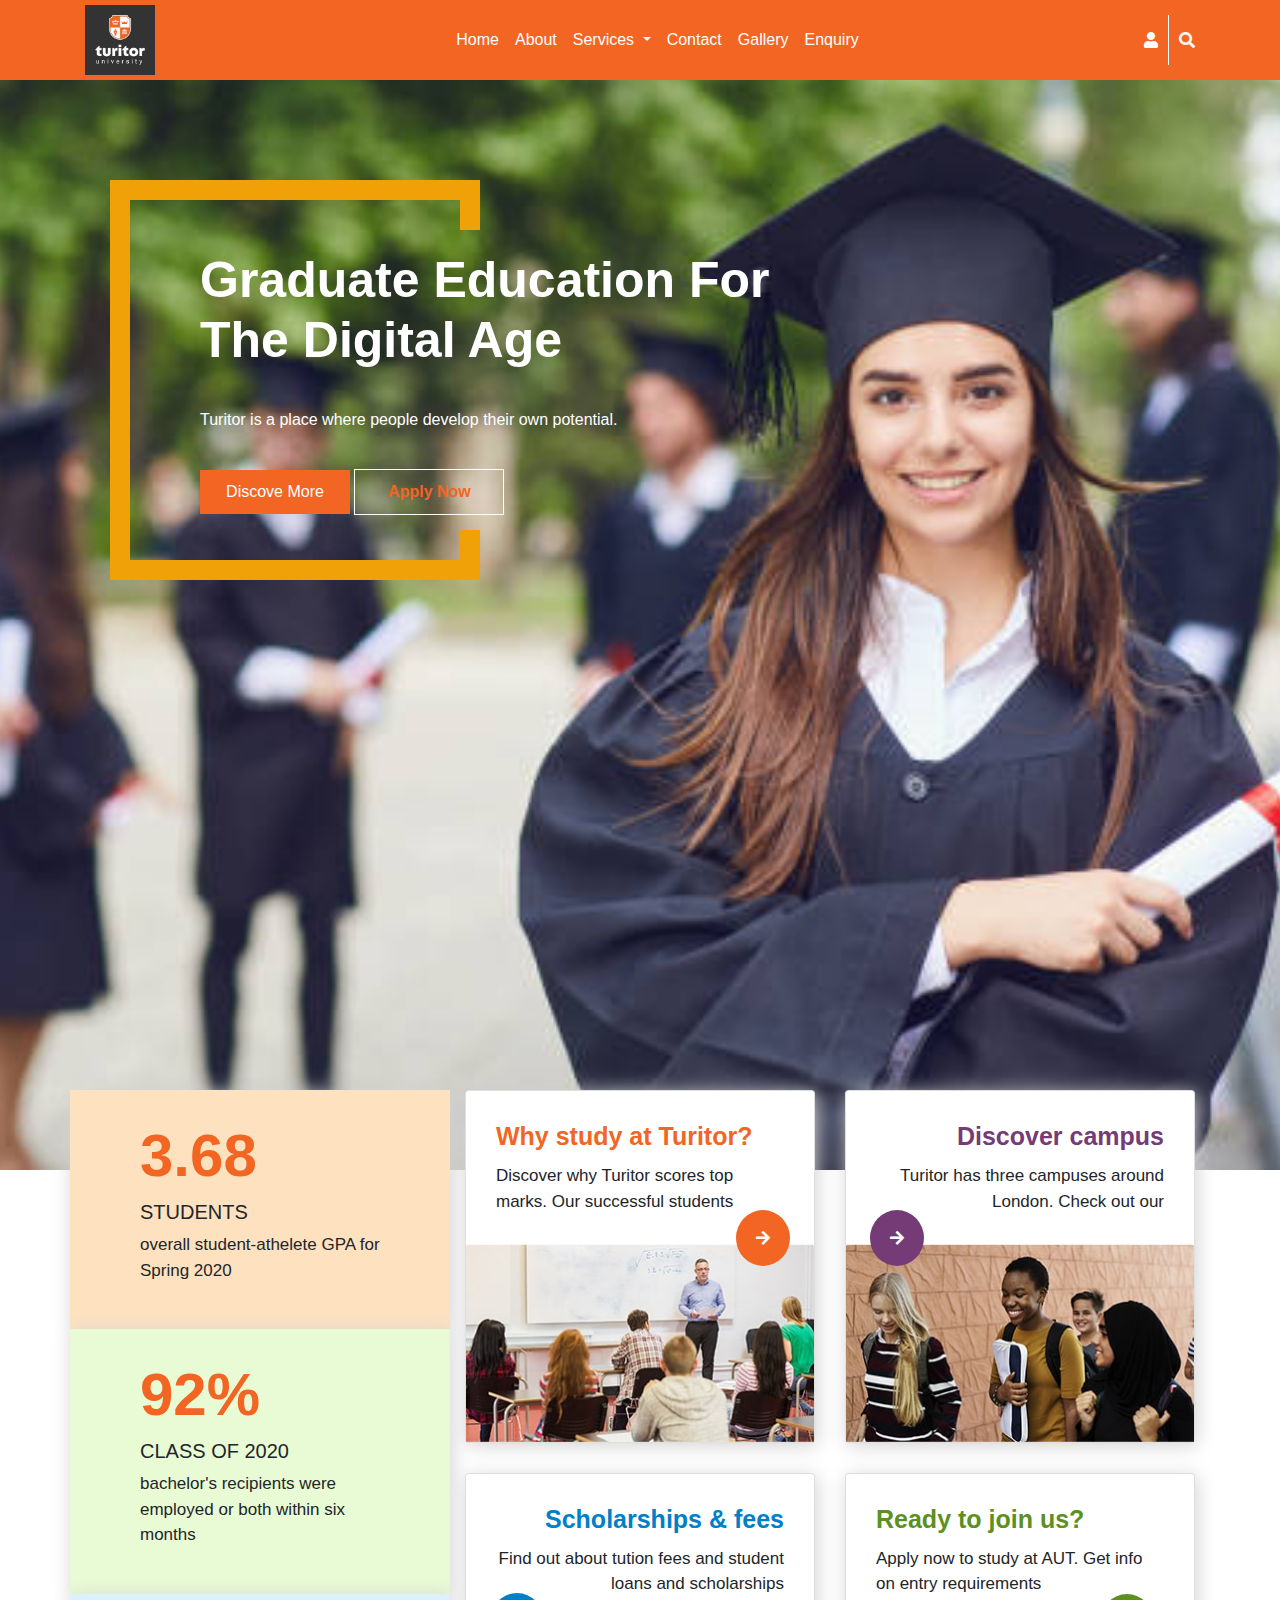
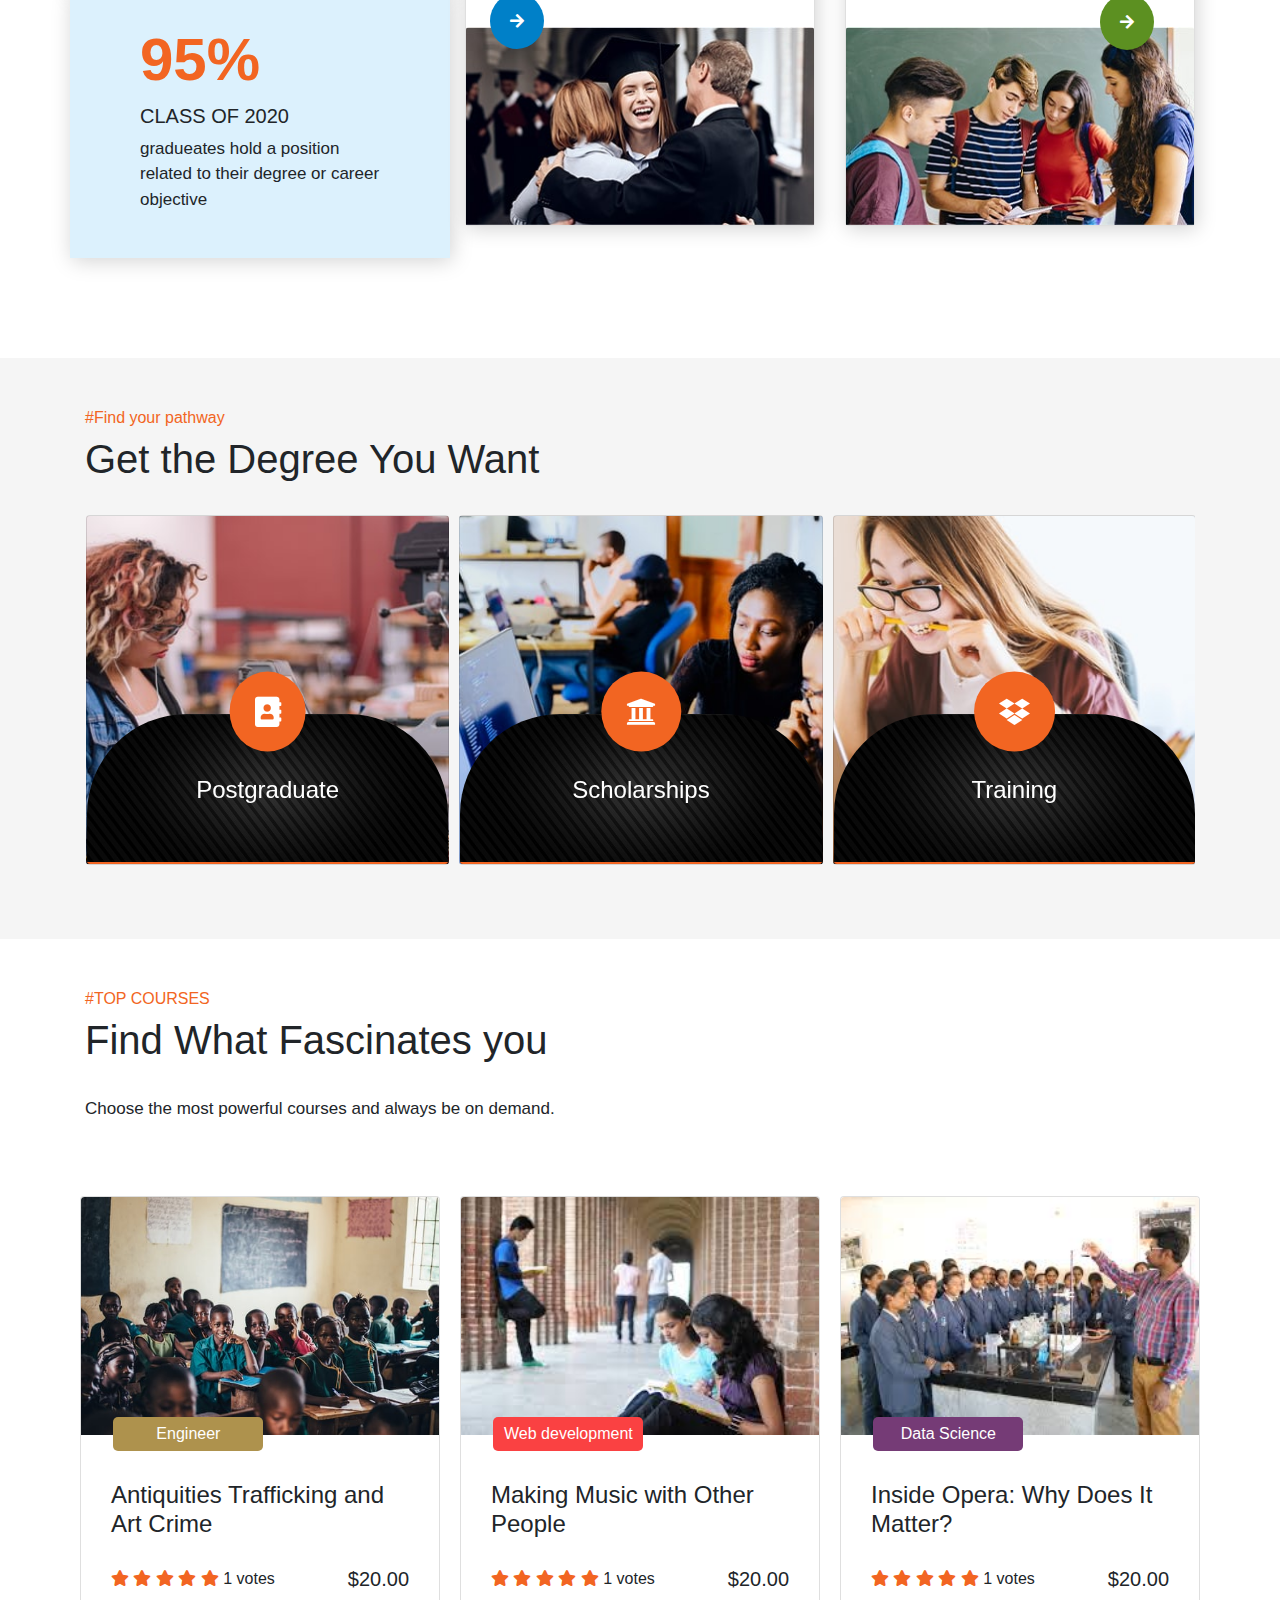
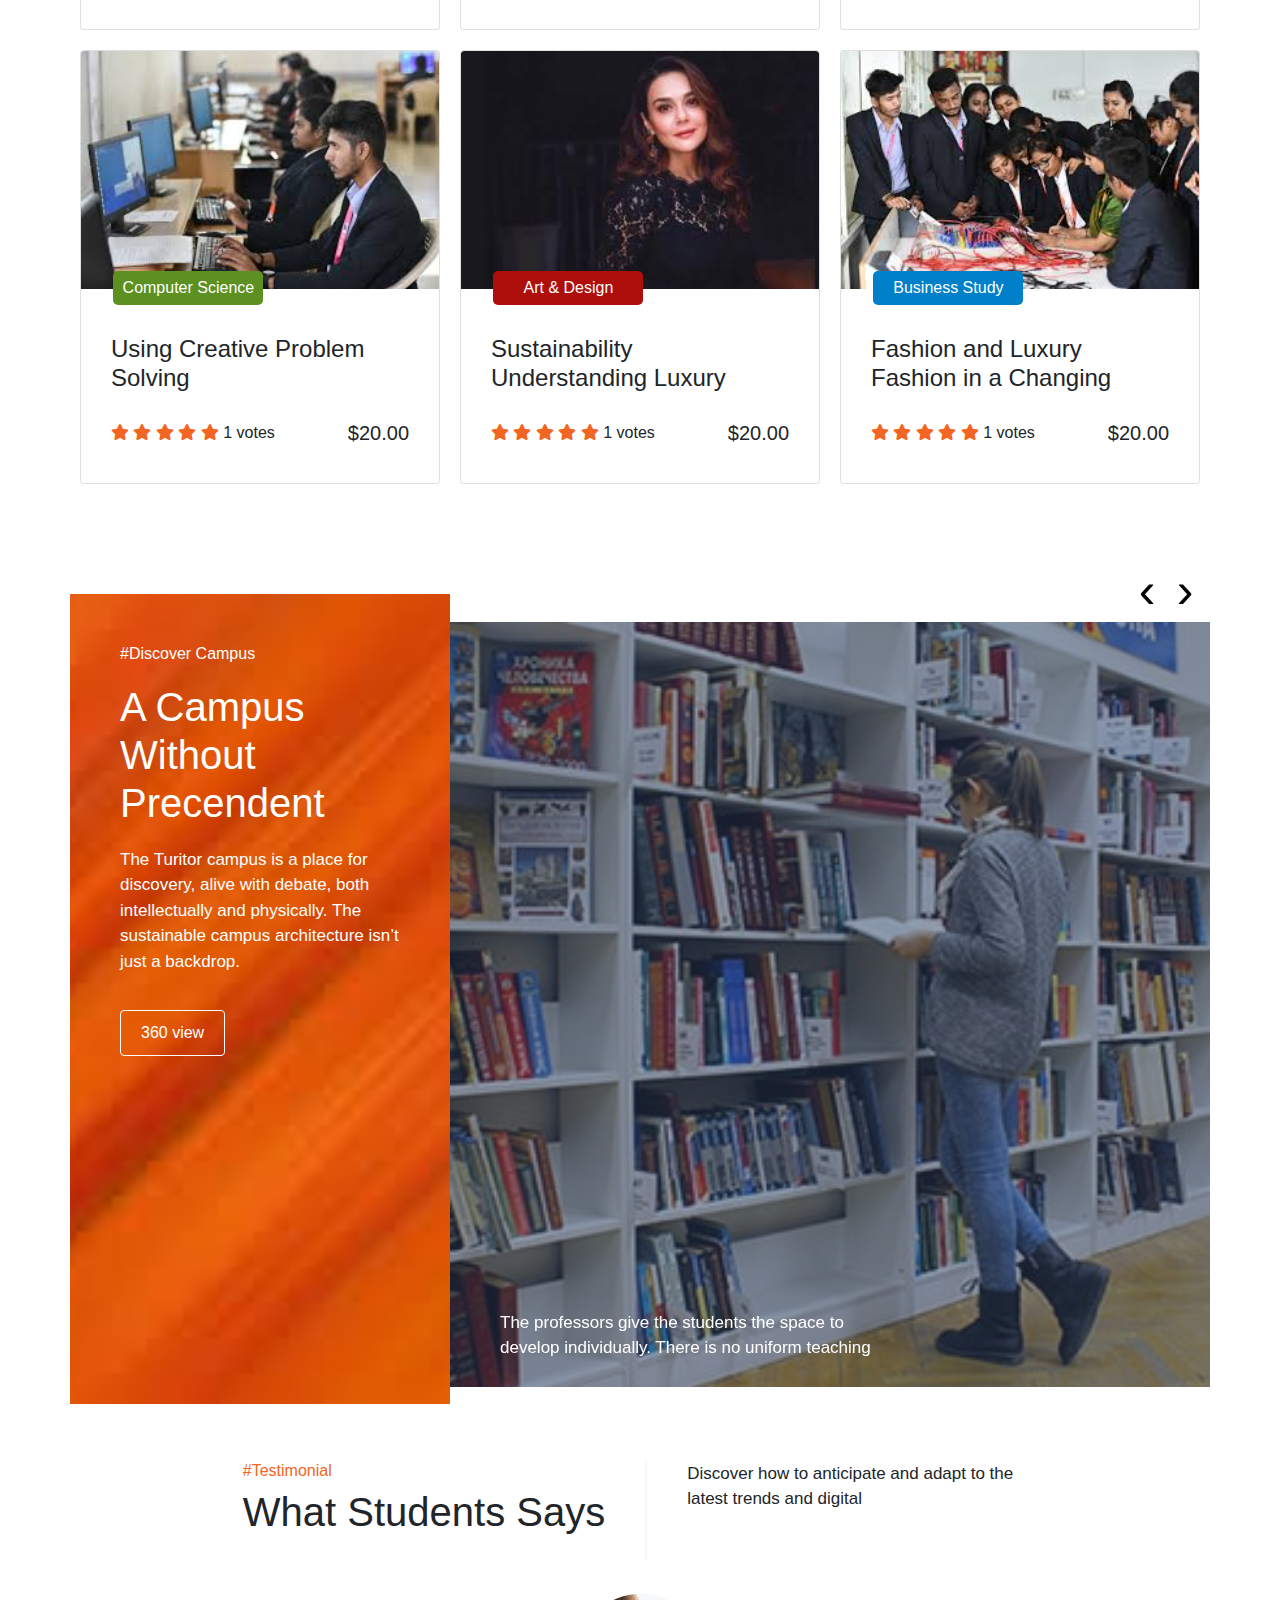
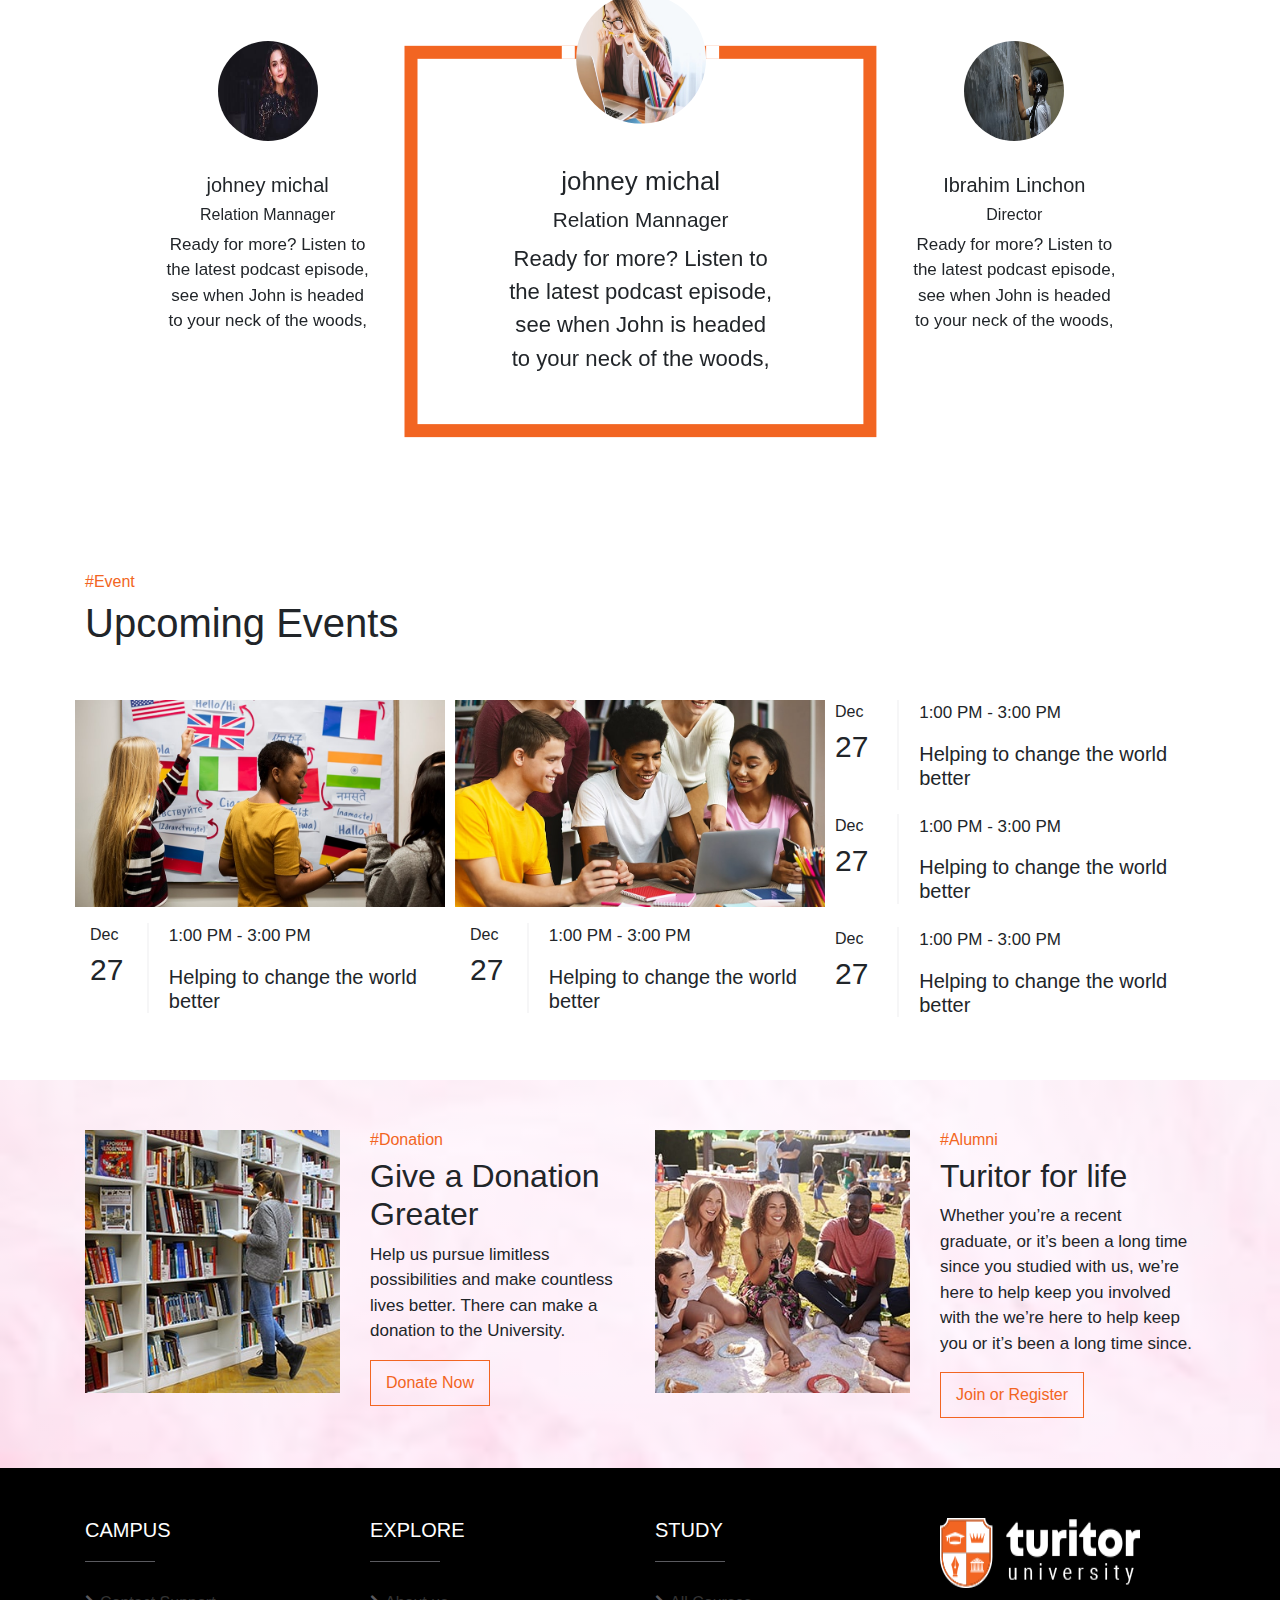
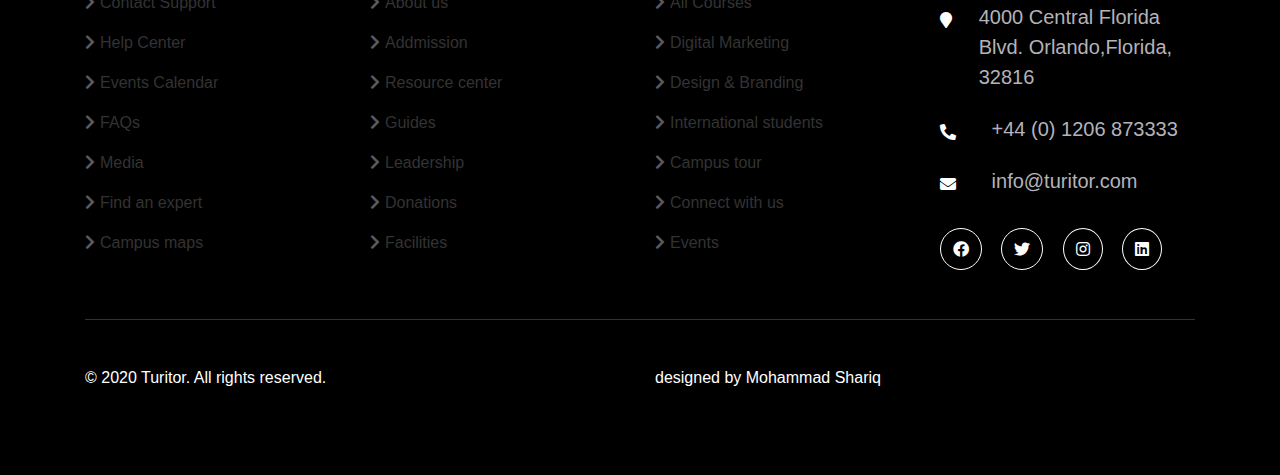
==== index.html @ 79ff25fd "this is a demo website" ====
<!DOCTYPE html>
<html lang="en">
<head>
    <meta charset="UTF-8">
    <meta name="viewport" content="width=device-width, initial-scale=1.0">
    <!-----------google fonts  ---->
    <link rel="stylesheet" href="css/fonts.css">
    <!--------------owl carousel--------------------->
    <link rel="stylesheet" href="https://cdnjs.cloudflare.com/ajax/libs/OwlCarousel2/2.3.4/assets/owl.carousel.min.css">
    <!-----------fontawesome-------------------->
    <link rel="stylesheet" href="https://cdnjs.cloudflare.com/ajax/libs/font-awesome/5.15.2/css/all.min.css">
    <!-----------bootstrap-------------------->
    <link rel="stylesheet" href="css/bootstrap.min.css">
    <!-----------link css-------------------->
   <link rel="stylesheet" href="css/style.css">
    <title>Turitor</title>
</head>
<body>
<div class="header">
<nav class="navbar navbar-expand-sm fixed-top">
 <div class="container">
    <a class="navbar-brand" href="#"><img src="assets/logo.jpg"></a>
    <button class="navbar-toggler" type="button" data-toggle="collapse" data-target="#navbarSupportedContent" aria-controls="navbarSupportedContent" aria-expanded="false" aria-label="Toggle navigation">
      <span class="navbar-icon"><i class="fa fa-bars"></i></span>
    </button>
  
    <div class="collapse navbar-collapse" id="navbarSupportedContent">
      <ul class="navbar-nav m-auto menu-bar">
        <li class="nav-item active">
          <a class="nav-link" href="#">Home <span class="sr-only">(current)</span></a>
        </li>
        <li class="nav-item">
          <a class="nav-link" href="#">About</a>
        </li>
        <li class="nav-item dropdown">
          <a class="nav-link dropdown-toggle" href="#" id="navbarDropdown" role="button" data-toggle="dropdown" aria-haspopup="true" aria-expanded="false">
          Services
          </a>
          <div class="dropdown-menu" aria-labelledby="navbarDropdown">
            <a class="dropdown-item" href="#">Action</a>
            <a class="dropdown-item" href="#">Another action</a>
            <a class="dropdown-item" href="#">Something else here</a>
          </div>
        </li>
        <li class="nav-item">
          <a class="nav-link" href="#">Contact</a>
        </li>
        <li class="nav-item">
          <a class="nav-link" href="#">Gallery</a>
        </li>
        <li class="nav-item">
          <a class="nav-link" href="#">Enquiry</a>
        </li>
      </ul>
      <div class="nav-last text-white">
        <i class="fa fa-user"></i>
        <span class="nav-line"></span>
        <i class="fa fa-search"></i>
      </div>
   </div>
  </nav> 
  <div class="main">
  <div class="content">
  <h1>Graduate Education For The Digital Age</h1>
  <h6>Turitor is a place where people develop their own potential.</h6>
  <button type="button" class="btn-1">Discove More</button>
  <button type="button" class="btn-2">Apply Now</button>
</div>
  <span class="line-1"></span>
  <span class="line-2"></span>
  <span class="line-3"></span>
  <span class="line-4"></span>
  <span class="line-5"></span>
</div>
</div>
<!-----------------about-->
<section class="about">
    <div class="container">
        <div class="row">
            <div class="col-lg-4 col-md-12 col-sm-12 col-12">
             <div class="side-1 shadow">
                 <span class="side"><h1>3.68</h1></span>
                 <h5>STUDENTS</h5>
                 <p>overall student-athelete GPA for Spring 2020</p>
             </div>
             <div class="side-2 shadow">
                <span class="side"><h1>92%</h1></span>
                <h5>CLASS OF 2020</h5>
                <p>bachelor's recipients were employed or both within six months</p>
             </div>
             <div class="side-3 shadow">
                <span class="side"><h1>95%</h1></span>
                <h5>CLASS OF 2020</h5>
                <p>gradueates hold a position related to their degree or career objective</p>
             </div>
            </div>  
            <div class="col-lg-8 col-md-12 col-sm-12 col-12">
               <div class="row">
                   <div class="col-lg-6 col-md-12 col-sm-12 col-12">
                    <div class="card">
                        <div class="card-body text-left">
                          <h5 class="card-title" style="color:#f26522; font-size: 25px; font-weight: bold;">Why study at Turitor?</h5>
                          <p class="card-text">Discover why Turitor scores top marks. Our successful students</p>
                        </div>
                        <img class="card-img-top" src="assets/about1.jpg" alt="Card image cap">
                      </div>
                      <div class="arrow">
                        <i class="fa fa-arrow-right right-side" aria-hidden="true"></i>
                      </div>
                   </div>
                   <div class="col-lg-6 col-md-12 col-sm-12 col-12">
                    <div class="card">
                        <div class="card-body text-right">
                          <h5 class="card-title" style="color:#753b76; font-size: 25px; font-weight: bold;">Discover campus</h5>
                          <p class="card-text">Turitor has three campuses around London. Check out our</p>
                        </div>
                        <img class="card-img-top" src="assets/about2.jpg" alt="Card image cap">
                      </div>
                      <div class="arrow">
                        <i class="fa fa-arrow-right left-side" aria-hidden="true"></i>
                      </div>
                   </div>
                   <div class="col-lg-6 col-md-12 col-sm-12 col-12">
                    <div class="card">
                        <div class="card-body text-right">
                          <h5 class="card-title" style="color:#0080c8; font-size: 25px; font-weight: bold;">Scholarships & fees</h5>
                          <p class="card-text">Find out about tution fees and student loans and scholarships</p>
                         </div>
                        <img class="card-img-top" src="assets/about3.jpg" alt="Card image cap">
                      </div>
                      <div class="arrow">
                        <i class="fa fa-arrow-right left-side cyan" aria-hidden="true"></i>
                      </div>
                   </div>
                   <div class="col-lg-6 col-md-12 col-sm-12 col-12">
                    <div class="card">
                        <div class="card-body text-left">
                          <h5 class="card-title" style="color:#5c9021;; font-size: 25px; font-weight: bold;">Ready to join us?</h5>
                          <p class="card-text">Apply now to study at AUT. Get info on entry requirements</p>
                        </div>
                        <img class="card-img-top" src="assets/about4.jpg" alt="Card image cap">
                        <div class="arrow">
                          <i class="fa fa-arrow-right right-side green" aria-hidden="true"></i>
                        </div>
                      </div>
                   </div>
               </div>
            </div>    
         </div>
    </div>
</section>
<!---------------get degree-------------------->
<section class="degree">
  <div class="container">
    <div class="cont text-left">
      <h6 class="pb-0" style="color:#f26522;">#Find your pathway</h6>
      <h1 class="pb-4">Get the Degree You Want</h1>
    </div>
    <div class="owl-carousel abc-1 owl-theme  text-center">
    
       <div class="card card1">
         <div class="box">
          <img src="assets/strip.jpg" class="img-fluid">
          <div class="icon text-white text-center">
            <i class="fa fa-address-book" aria-hidden="true"></i>
            <h4 class="pt-4">Postgraduate</h4>
          </div>
         </div>
         <div class="shuter">
          <i class="fa fa-address-book top-icon" aria-hidden="true"></i>
          <h4 class="pt-3">Postgraduate</h4>
          <p class="py-2">Creating software tailored to games development</p>
          <a href="#">Read More</a>
          <hr>
        </div>
       </div>
    
      <div class="card card2">
        <div class="box">
         <img src="assets/strip.jpg" class="img-fluid">
         <div class="icon text-white text-center">
           <i class="fa fa-university" aria-hidden="true"></i>
           <h4 class="pt-4">Scholarships</h4>
         </div>
        </div>
        <div class="shuter">
         <i class="fa fa-university top-icon" aria-hidden="true"></i>
         <h4 class="pt-3">PHD Scholarships</h4>
         <p class="py-2">Creating software tailored to games development</p>
         <a href="#">Read More</a>
         <hr>
       </div>
      </div>
  
    <div class="card card3">
      <div class="box">
       <img src="assets/strip.jpg" class="img-fluid">
       <div class="icon text-white text-center">
        <i class="fab fa-dropbox" aria-hidden="true"></i>
        <h4 class="pt-4">Training</h4>
       </div>
      </div>
      <div class="shuter">
       <i class="fab fa-dropbox top-icon" aria-hidden="true"></i>
       <h4 class="pt-3">Training</h4>
       <p class="py-2">Creating software tailored to games development</p>
       <a href="#">Read More</a>
       <hr>
     </div>
    </div>
  
    <div class="card card1">
      <div class="box">
       <img src="assets/strip.jpg" class="img-fluid">
       <div class="icon text-white text-center">
         <i class="fa fa-address-book" aria-hidden="true"></i>
         <h4 class="pt-4">Postgraduate</h4>
       </div>
      </div>
      <div class="shuter">
       <i class="fa fa-address-book top-icon" aria-hidden="true"></i>
       <h4 class="pt-3">Postgraduate</h4>
       <p class="py-2">Creating software tailored to games development</p>
       <a href="#">Read More</a>
       <hr>
     </div>
    </div>
 
   <div class="card card2">
     <div class="box">
      <img src="assets/strip.jpg" class="img-fluid">
      <div class="icon text-white text-center">
        <i class="fa fa-university" aria-hidden="true"></i>
        <h4 class="pt-4">PHD Scholarships</h4>
      </div>
     </div>
     <div class="shuter">
      <i class="fa fa-university top-icon" aria-hidden="true"></i>
      <h4 class="pt-3">PHD Scholarships</h4>
      <p class="py-2">Creating software tailored to games development</p>
      <a href="#">Read More</a>
      <hr>
    </div>
   </div>
    
  </div>
  </div>
</section>
<!-------------section 3-->
<section class="find">
<div class="container">
    <div class="cont text-left">
      <h6 class="pb-0" style="color:#f26522;">#TOP COURSES</h6>
      <h1 class="pb-4">Find What Fascinates you</h1>
      <p class="pb-5">Choose the most powerful courses and always be on demand.</p>
    </div>
    <div class="row">
      <div class="col-lg-4 col-md-6 col-sm-6 col-12">
        <div class="card">
          <img class="card-img-top" src="assets/education-1.jpg" alt="Card image cap">
          <div class="card-body">
            <h4 class="card-title py-3">Antiquities Trafficking and Art Crime</h4>
            <div class="price">
              <div class="star">
            <i class="fa fa-star" aria-hidden="true"></i>
            <i class="fa fa-star" aria-hidden="true"></i>
            <i class="fa fa-star" aria-hidden="true"></i>
            <i class="fa fa-star" aria-hidden="true"></i>
            <i class="fa fa-star" aria-hidden="true"></i>
            1 votes
            </div>
            <div class="heading">
            <h5>$20.00</h5>
            </div>
            </div>
            <button class="bt-1">Engineer</button>
          </div>
          <div class="shutter">
            <button class="bt-2">Engineer</button>
            <h4 class="card-title py-3" >Antiquities Trafficking and Art Crime</h4>
            <img src="assets/card-logo.png" class="img-fluid">
           <h6>acuraInte</h6> 
           <p class="para">About this Course HTML and CSS Are the Tools You Need to Build a Website</p>
           <hr>
           <div class="price">
            <div class="star">
          <i class="fa fa-star" aria-hidden="true"></i>
          <i class="fa fa-star" aria-hidden="true"></i>
          <i class="fa fa-star" aria-hidden="true"></i>
          <i class="fa fa-star" aria-hidden="true"></i>
          <i class="fa fa-star" aria-hidden="true"></i>
          1 votes
          </div>
          <div class="heading">
          <h5>$20.00</h5>
          </div>
          </div>
          </div>
        </div>
      </div>
      <div class="col-lg-4 col-md-6 col-sm-6 col-12">
        <div class="card">
          <img class="card-img-top" src="assets/card-img-1.jpg" alt="Card image cap">
          <div class="card-body">
            <h4 class="card-title py-3">Making Music with Other People</h4>
            <div class="price">
              <div class="star">
            <i class="fa fa-star" aria-hidden="true"></i>
            <i class="fa fa-star" aria-hidden="true"></i>
            <i class="fa fa-star" aria-hidden="true"></i>
            <i class="fa fa-star" aria-hidden="true"></i>
            <i class="fa fa-star" aria-hidden="true"></i>
            1 votes
            </div>
            <div class="heading">
            <h5>$20.00</h5>
            </div>
            </div>
            <button class="bt-1 bt-3">Web development</button>
          </div>
          <div class="shutter shutter1">
            <button class="bt-2 bt-4">Web development</button>
            <h4 class="card-title py-3" >Making Music with Other People</h4>
            <img src="assets/card-logo.png" class="img-fluid">
           <h6>acuraInte</h6> 
           <p class="para">About this Course HTML and CSS Are the Tools You Need to Build a Website</p>
           <hr>
           <div class="price">
            <div class="star">
          <i class="fa fa-star" aria-hidden="true"></i>
          <i class="fa fa-star" aria-hidden="true"></i>
          <i class="fa fa-star" aria-hidden="true"></i>
          <i class="fa fa-star" aria-hidden="true"></i>
          <i class="fa fa-star" aria-hidden="true"></i>
          1 votes
          </div>
          <div class="heading">
          <h5>$20.00</h5>
          </div>
          </div>
          </div>
        </div>
      </div>

      <div class="col-lg-4 col-md-6 col-sm-6 col-12">
        <div class="card">
          <img class="card-img-top" src="assets/card-img-2.jpg" alt="Card image cap">
          <div class="card-body">
            <h4 class="card-title py-3">Inside Opera: Why Does It Matter?</h4>
            <div class="price">
              <div class="star">
            <i class="fa fa-star" aria-hidden="true"></i>
            <i class="fa fa-star" aria-hidden="true"></i>
            <i class="fa fa-star" aria-hidden="true"></i>
            <i class="fa fa-star" aria-hidden="true"></i>
            <i class="fa fa-star" aria-hidden="true"></i>
            1 votes
            </div>
            <div class="heading">
            <h5>$20.00</h5>
            </div>
            </div>
            <button class="bt-1 bt-5">Data Science</button>
          </div>
          <div class="shutter shutter2">
            <button class="bt-2 bt-6">Data Science</button>
            <h4 class="card-title py-3" >Inside Opera: Why Does It Matter?</h4>
            <img src="assets/card-logo.png" class="img-fluid">
           <h6>acuraInte</h6> 
           <p class="para">About this Course HTML and CSS Are the Tools You Need to Build a Website</p>
           <hr>
           <div class="price">
            <div class="star">
          <i class="fa fa-star" aria-hidden="true"></i>
          <i class="fa fa-star" aria-hidden="true"></i>
          <i class="fa fa-star" aria-hidden="true"></i>
          <i class="fa fa-star" aria-hidden="true"></i>
          <i class="fa fa-star" aria-hidden="true"></i>
          1 votes
          </div>
          <div class="heading">
          <h5>$20.00</h5>
          </div>
          </div>
          </div>
        </div>
      </div>

      <div class="col-lg-4 col-md-6 col-sm-6 col-12">
        <div class="card">
          <img class="card-img-top" src="assets/card-img-3.jpg" alt="Card image cap">
          <div class="card-body">
            <h4 class="card-title py-3">Using Creative Problem Solving</h4>
            <div class="price">
              <div class="star">
            <i class="fa fa-star" aria-hidden="true"></i>
            <i class="fa fa-star" aria-hidden="true"></i>
            <i class="fa fa-star" aria-hidden="true"></i>
            <i class="fa fa-star" aria-hidden="true"></i>
            <i class="fa fa-star" aria-hidden="true"></i>
            1 votes
            </div>
            <div class="heading">
            <h5>$20.00</h5>
            </div>
            </div>
            <button class="bt-1 bt-7">Computer Science</button>
          </div>
          <div class="shutter shutter3">
            <button class="bt-2 bt-8">Computer Science</button>
            <h4 class="card-title py-3" >Using Creative Problem Solving</h4>
            <img src="assets/card-logo.png" class="img-fluid">
           <h6>acuraInte</h6> 
           <p class="para">About this Course HTML and CSS Are the Tools You Need to Build a Website</p>
           <hr>
           <div class="price">
            <div class="star">
          <i class="fa fa-star" aria-hidden="true"></i>
          <i class="fa fa-star" aria-hidden="true"></i>
          <i class="fa fa-star" aria-hidden="true"></i>
          <i class="fa fa-star" aria-hidden="true"></i>
          <i class="fa fa-star" aria-hidden="true"></i>
          1 votes
          </div>
          <div class="heading">
          <h5>$20.00</h5>
          </div>
          </div>
          </div>
        </div>
      </div>

      <div class="col-lg-4 col-md-6 col-sm-6 col-12">
        <div class="card">
          <img class="card-img-top" src="assets/card-img-6.jpg" alt="Card image cap">
          <div class="card-body">
            <h4 class="card-title py-3">Sustainability Understanding Luxury</h4>
            <div class="price">
              <div class="star">
            <i class="fa fa-star" aria-hidden="true"></i>
            <i class="fa fa-star" aria-hidden="true"></i>
            <i class="fa fa-star" aria-hidden="true"></i>
            <i class="fa fa-star" aria-hidden="true"></i>
            <i class="fa fa-star" aria-hidden="true"></i>
            1 votes
            </div>
            <div class="heading">
            <h5>$20.00</h5>
            </div>
            </div>
            <button class="bt-1 bt-9">Art & Design</button>
          </div>
          <div class="shutter shutter4">
            <button class="bt-2 bt-0">Art & Design</button>
            <h4 class="card-title py-3" >Sustainability Understanding Luxury</h4>
            <img src="assets/card-logo.png" class="img-fluid">
           <h6>acuraInte</h6> 
           <p class="para">About this Course HTML and CSS Are the Tools You Need to Build a Website</p>
           <hr>
           <div class="price">
            <div class="star">
          <i class="fa fa-star" aria-hidden="true"></i>
          <i class="fa fa-star" aria-hidden="true"></i>
          <i class="fa fa-star" aria-hidden="true"></i>
          <i class="fa fa-star" aria-hidden="true"></i>
          <i class="fa fa-star" aria-hidden="true"></i>
          1 votes
          </div>
          <div class="heading">
          <h5>$20.00</h5>
          </div>
          </div>
          </div>
        </div>
      </div>

      <div class="col-lg-4 col-md-6 col-sm-6 col-12">
        <div class="card">
          <img class="card-img-top" src="assets/card-img-8.jpg" alt="Card image cap">
          <div class="card-body">
            <h4 class="card-title py-3">Fashion and Luxury Fashion in a Changing</h4>
            <div class="price">
              <div class="star">
            <i class="fa fa-star" aria-hidden="true"></i>
            <i class="fa fa-star" aria-hidden="true"></i>
            <i class="fa fa-star" aria-hidden="true"></i>
            <i class="fa fa-star" aria-hidden="true"></i>
            <i class="fa fa-star" aria-hidden="true"></i>
            1 votes
            </div>
            <div class="heading">
            <h5>$20.00</h5>
            </div>
            </div>
            <button class="bt-1 bt-11">Business Study</button>
          </div>
          <div class="shutter shutter5">
            <button class="bt-2 bt-12">Business Study</button>
            <h4 class="card-title py-3">Fashion and Luxury Fashion in a Changing</h4>
            <img src="assets/card-logo.png" class="img-fluid">
           <h6>acuraInte</h6> 
           <p class="para">About this Course HTML and CSS Are the Tools You Need to Build a Website</p>
           <hr>
           <div class="price">
            <div class="star">
          <i class="fa fa-star" aria-hidden="true"></i>
          <i class="fa fa-star" aria-hidden="true"></i>
          <i class="fa fa-star" aria-hidden="true"></i>
          <i class="fa fa-star" aria-hidden="true"></i>
          <i class="fa fa-star" aria-hidden="true"></i>
          1 votes
          </div>
          <div class="heading">
          <h5>$20.00</h5>
          </div>
          </div>
          </div>
        </div>
      </div>
    </div>
</div>
</section>
<!---------------carousel side--------------------->
<section class="side-carousel">
  <div class="container">
    <div class="row">
      <div class="col-lg-4 col-md-12 col-sm-12 col-12">
        <div class="ls text-white">
          <h6>#Discover Campus</h6>
          <h1>A Campus
            Without
            Precendent</h1>
            <p>The Turitor campus is a place for discovery, alive with debate, both intellectually and physically. The sustainable campus architecture isn’t just a backdrop.</p>
            <button class="btn btn-outline">360 view</button>
          </div>
      </div>
      <div class="col-lg-8 col-md-12 col-sm-12 col-12">
        <div class="owl-carousel abc-2 owl-theme">
          <div class="bg-img"><p>The professors give the students the space to<br> develop individually. There is no uniform teaching</p></div>
          <div class="bg-img img1"><p>The professors give the students the space to<br>develop individually. There is no uniform teaching</p></div>
          <div class="bg-img img2"><p>The professors give the students the space to<br> develop individually. There is no uniform teaching</p></div>
        </div>
      </div>
    </div>
  </div>
</section>
<!==================== section carousel 3 ==================>
<section class="carousel-3 #Testomonial">
  <div class="container">
    <div class="owl-heading">
      <div class="heading-1">
        <h6>#Testimonial</h6>
      <h1>What Students Says</h1>
      </div>
      <span class="line-owl"></span>
      <p>Discover how to anticipate and adapt to the latest trends and digital</p>
    </div>
    <div class="owl-carousel abc-3 owl-theme">
      <div class="box-1">
        <div class="box-2">
          <div class="circle">
            <img src="assets/education-7.jpg" class="img-fluid">
          </div>
          <span class="cut"></span>
          <div class="box-3">
            <h5>johney michal</h5>
            <h6>Relation Mannager</h6>
            <div class="paragraph m-auto">
              <p>Ready for more? Listen to the latest podcast episode, see when John is headed to your neck of the woods,</p>
            </div>
          </div>
        </div>
      </div>
      <div class="box-1">
        <div class="box-2">
          <div class="circle">
            <img src="assets/education-4.jpg" class="img-fluid">
          </div>
          <span class="cut"></span>
          <div class="box-3">
            <h5>Ibrahim Linchon</h5>
            <h6>Director</h6>
            <div class="paragraph m-auto">
              <p>Ready for more? Listen to the latest podcast episode, see when John is headed to your neck of the woods,</p>
            </div>
          </div>
        </div>
      </div>
      <div class="box-1">
        <div class="box-2">
          <div class="circle">
            <img src="assets/card-img-6.jpg" class="img-fluid">
          </div>
          <span class="cut"></span>
          <div class="box-3">
            <h5>Soniya Sharma</h5>
            <h6>Sales Mannager</h6>
            <div class="paragraph m-auto">
              <p>Ready for more? Listen to the latest podcast episode, see when John is headed to your neck of the woods,</p>
            </div>
          </div>
        </div>
      </div>
      <div class="box-1">
        <div class="box-2">
          <div class="circle">
            <img src="assets/main.jpg" class="img-fluid">
          </div>
          <span class="cut"></span>
          <div class="box-3">
            <h5>Raju Michal</h5>
            <h6>Producing Mannager</h6>
            <div class="paragraph m-auto">
              <p>Ready for more? Listen to the latest podcast episode, see when John is headed to your neck of the woods,</p>
            </div>
          </div>
        </div>
      </div>
      <div class="box-1">
        <div class="box-2">
          <div class="circle">
            <img src="assets/education-7.jpg" class="img-fluid">
          </div>
          <span class="cut"></span>
          <div class="box-3">
            <h5>Sanjay Sharma</h5>
            <h6>Security Mannager</h6>
            <div class="paragraph m-auto">
              <p>Ready for more? Listen to the latest podcast episode, see when John is headed to your neck of the woods,</p>
            </div>
          </div>
        </div>
      </div>
      <div class="box-1">
        <div class="box-2">
          <div class="circle">
            <img src="assets/education-4.jpg" class="img-fluid">
          </div>
          <span class="cut"></span>
          <div class="box-3">
            <h5>johney michal</h5>
            <h6>Relation Mannager</h6>
            <div class="paragraph m-auto">
              <p>Ready for more? Listen to the latest podcast episode, see when John is headed to your neck of the woods,</p>
            </div>
          </div>
        </div>
      </div>
      <div class="box-1">
        <div class="box-2">
          <div class="circle">
            <img src="assets/card-img-6.jpg" class="img-fluid">
          </div>
          <span class="cut"></span>
          <div class="box-3">
            <h5>johney michal</h5>
            <h6>Relation Mannager</h6>
            <div class="paragraph m-auto">
              <p>Ready for more? Listen to the latest podcast episode, see when John is headed to your neck of the woods,</p>
            </div>
          </div>
        </div>
      </div>
    </div>
  </div>
</section>
<!-----------------------------Upcoming Events------------------>
<section class="upcoming-event">
  <div class="container">
    <div class="text-left">
      <h6>#Event</h6>
      <h1 class="mb-5">Upcoming Events</h1>
    </div>
    <div class="row">
      <div class="col-lg-4 col-md-12 col-sm-12 col-12 a-1">
        <div class="img-box mb-3">
          <img src="assets/sec-4-4.jpg" class="img-fluid">
        </div>
        <div class="col-lg-12 col-md-7 col-sm-12 col-12">
        <div class="box-content">
          <div class="a1">
             Dec
            <span class="hed">27</span>
            
          </div>
          <div class="verticle">
            <span class="line-9"></span>
          </div>
          <div class="a2">
            <span class="dot"></span>
            <p>1:00 PM - 3:00 PM</p>
            <h5>Helping to change the world better</h5>
          </div>
        </div>
        </div>
      </div>
      <div class="col-lg-4 col-md-12 col-sm-12 col-12 a-1">
        <div class="img-box mb-3">
          <img src="assets/sec-4-3.jpg" class="img-fluid">
        </div>
        <div class="col-lg-12 col-md-7 col-sm-12 col-12">
          <div class="box-content">
            <div class="a1">
               Dec
              <span class="hed">27</span>
              
            </div>
            <div class="verticle">
              <span class="line-9"></span>
            </div>
            <div class="a2">
              <span class="dot"></span>
              <p>1:00 PM - 3:00 PM</p>
              <h5>Helping to change the world better</h5>
            </div>
          </div>
          </div>
      </div>
      <div class="col-lg-4 col-md-6 col-sm-12 col-12">
        <div class="box-content mb-3">
          <div class="a1">
             Dec
            <span class="hed">27</span>
            
          </div>
          <div class="verticle">
            <span class="line-9"></span>
          </div>
          <div class="a2">
            <span class="dot"></span>
            <p>1:00 PM - 3:00 PM</p>
            <h5>Helping to change the world better</h5>
          </div>
        </div>
        <div class="box-content mb-3">
          <div class="a1">
             Dec
            <span class="hed">27</span>
            
          </div>
          <div class="verticle">
            <span class="line-9"></span>
          </div>
          <div class="a2">
            <span class="dot"></span>
            <p>1:00 PM - 3:00 PM</p>
            <h5>Helping to change the world better</h5>
          </div>
        </div>
        <div class="box-content">
          <div class="a1">
             Dec
            <span class="hed">27</span>
            
          </div>
          <div class="verticle">
            <span class="line-9"></span>
          </div>
          <div class="a2">
            <span class="dot"></span>
            <p>1:00 PM - 3:00 PM</p>
            <h5>Helping to change the world better</h5>
          </div>
        </div>
      </div>
    </div>
  </div>
</section>
<!-----------------second-last---------------->
<section class="second-last">
  <div class="container">
    <div class="row">
      <div class="col-lg-3 col-md-6 col-sm-12 col-12">
         <div class="image">
           <img src="assets/sec-4-1.jpg" class="img-fluid">
         </div>
      </div>
      <div class="col-lg-3 col-md-6 col-sm-12 col-12 pad">
        <h6>#Donation</h6>
        <h2>Give a Donation Greater</h2>
        <p>Help us pursue limitless possibilities and make countless lives better. There can make a donation to the University.</p>
        <button class="last-btn lbtn">Donate Now</button>
      </div>
      <div class="col-lg-3 col-md-6 col-sm-12 col-12">
        <div class="image">
          <img src="assets/sec-4-2.jpg" class="img-fluid">
        </div>
      </div>
      <div class="col-lg-3 col-md-6 col-sm-12 col-12 pad">
        <h6>#Alumni</h6>
        <h2>Turitor for life</h2>
        <p>Whether you’re a recent graduate, or it’s been a long time since you studied with us, we’re here to help keep you involved with the we’re here to help keep you or it’s been a long time since.</p>
        <button class="last-btn">Join or Register</button>
      </div>
    </div>
  </div>
</section>
<!-----------------------footer------------------>
<section class="footer">
  <div class="container">
    <div class="row">
      <div class="col-lg-3 col-md-6 col-sm-6 col-12">
        <h5 class="mb-5">CAMPUS</h5>
        <span class="footer-line-1"></span>
        <ul>
        <li>Contact Support</li>
        <li>Help Center</li>
        <li>Events Calendar</li>
        <li>FAQs</li>
        <li>Media</li>
        <li>Find an expert </li>
        <li>Campus maps</li>
        </ul>
      </div>
      <div class="col-lg-3 col-md-6 col-sm-6 col-12">
        <h5 class="mb-5">EXPLORE</h5>
        <span class="footer-line"></span>
        <ul>
        <li>About us</li>
        <li>Addmission</li>
        <li>Resource center</li>
        <li>Guides</li>
        <li>Leadership</li>
        <li>Donations</li>
        <li>Facilities</li>
        </ul>
      </div>
      <div class="col-lg-3 col-md-6 col-sm-6 col-12">
        <h5 class="mb-5">STUDY</h5>
        <span class="footer-line"></span>
        <ul>
        <li>All Courses</li>
        <li>Digital Marketing</li>
        <li>Design & Branding</li>
        <li>International students</li>
        <li>Campus tour</li>
        <li>Connect with us</li>
        <li>Events</li>
        </ul>
      </div>
      <div class="col-lg-3 col-md-6 col-sm-6 col-12">
        <div class="footer-logo pb-4">
          <img src="assets/footer_logo-1.png" class="img-fluid">
        </div>
        <div class="address d-flex">
          <i class="fa fa-map-marker"></i> &nbsp; &nbsp;&nbsp;&nbsp;&nbsp;&nbsp;&nbsp; <p>4000 Central Florida Blvd. Orlando,Florida,
            32816 </p>
        </div>
        <div class="phone d-flex py-3">
          <i class="fa fa-phone-alt"></i> &nbsp; &nbsp;&nbsp;&nbsp;&nbsp;&nbsp;&nbsp; <p>+44 (0) 1206 873333</p>
        </div>
        <div class="email d-flex">
          <i class="fa fa-envelope"></i>  &nbsp; &nbsp;&nbsp;&nbsp;&nbsp;&nbsp;&nbsp; <p>info@turitor.com</p>
        </div>
        <div class="footer-icons pt-3">
          <i class="fab fa-facebook" aria-hidden="true"></i>
          <i class="fab fa-twitter"></i>
          <i class="fab fa-instagram"></i>
          <i class="fab fa-linkedin"></i>
        </div>
      </div>
    </div>
    <span class="last-line my-5"></span>
    <div class="row">
      <div class="col-lg-6 col-md-6 col-sm-12 col-12">
        <h6>© 2020 Turitor. All rights reserved.</h6>
      </div>
      <div class="col-lg-6 col-md-6 col-sm-12 col-12">
        <h6>designed by Mohammad Shariq</h6>
      </div>
    </div>
  </div>
</section>
<!------------jquery link-->
<script src="js/jquery.js"></script>
<!----------bootstrap js-->
<script src="js/bootstrap.min.js"></script>
<!-------------owl carousel js-->
<script src="https://cdnjs.cloudflare.com/ajax/libs/OwlCarousel2/2.3.4/owl.carousel.min.js"></script>
<script>
  $(document).ready(function(){
  $(".owl-carousel").owlCarousel();
});
</script>
<script>
  $('.abc-2').owlCarousel({
    loop:true,
    margin:0,
    nav:true,
    responsive:{
        0:{
            items:1
        },
        600:{
            items:1
        },
        1000:{
            items:1
        }
    }
})
</script>

<script>
  var owl = $('.abc-1');
owl.owlCarousel({
    items:3,
    loop:true,
    dots:true,    //niche ke dots hatane ke liye
    margin:10,
    autoplay:true,
    autoplayTimeout:3000,
    autoplayHoverPause:true,
    responsive:{           //responsive banane ke liye
        0:{
            items:1
        },
        600:{
            items:2
        },
        1000:{
            items:3
        }
    }
});
$('.play').on('click',function(){
    owl.trigger('play.owl.autoplay',[1000])
})
$('.stop').on('click',function(){
    owl.trigger('stop.owl.autoplay')
})
    </script>
<script>
  var owl = $('.abc-3');
owl.owlCarousel({
    items:3,
    loop:true,
    dots:false,    //niche ke dots hatane ke liye
    margin:10,
    center:true,   //center ko active karne ke liye
    autoplay:true,
    autoplayTimeout:3000,
    autoplayHoverPause:true,
    responsive:{           //responsive banane ke liye
        0:{
            items:1
        },
        600:{
            items:2
        },
        1000:{
            items:3
        }
    }
});
$('.play').on('click',function(){
    owl.trigger('play.owl.autoplay',[1000])
})
$('.stop').on('click',function(){
    owl.trigger('stop.owl.autoplay')
})
    </script>
</body>
</html>
---- css/fonts.css ----
@font-face{
    font-family:"Roboto";
    src:"../fonts/roboto/Roboto-Regular.ttf";
}
---- css/style.css ----
.header {background:url(../assets/main.jpg);
background-size: cover; width:100%; height:130vh; 
background-position: center; background-repeat: no-repeat;}
.navbar .navbar-brand img{width:70px; height: 70px;}
.navbar{background:#f26522; padding: 0;}
.content{width:600px;  color:white; position: absolute;
top:250px; left: 200px;}
.fa-bars{color:white;}
.nav-last{display: flex; align-items: center;}
.nav-line{display:block; width:1px; height: 50px; background:white;margin: 0 10px;}
.navbar-toggler:focus{border:none; outline: 0;}
.header h1{font-size: 50px; font-weight: bolder;}
.header h6{margin:40px 0;}
.navbar ul li a{color:white!important;}
.btn-1{background:#f26522; width:150px; color:white;
padding:10px; border:none;}
.btn-1:focus{outline: 0; border:none;}
.btn-2{background:none; border:none; border:1px solid white;
color:#f26522; width: 150px; padding: 10px; font-weight: bolder;}
.btn-2:hover{background:white;}
.btn-2:focus{outline: 0; border:none;}
.line-1{position: relative; background:#f0a108; width:20px;
height: 360px; left:110px; top:200px; display: block;}
.line-2{display: block; position: relative; width:350px;
height: 20px; background:#f0a108; top:200px; left: 110px;}
.line-3{display: block; position: relative; width:350px;
height: 20px; background:#f0a108; bottom:200px; left: 110px;}
.line-4{position: relative; background:#f0a108; width:20px;
height: 50px; left:460px; top:130px; display: block;}
.line-5{position: relative; background:#f0a108; width:20px;
height: 50px; left:460px; bottom:270px; display: block;}
.dropdown-menu{margin-top: 20px; background:#f26522;}
.dropdown-menu .dropdown-item{margin: 5px 0;}
.dropdown-menu .dropdown-item:hover{ color:black!important;}
@media(max-width:1350px){
   
}
@media(max-width:992px){
.header h1{font-size: 30px;}
.header h6{margin:20px 0;}
.content{width:400px; top:265px; left: 150px;}
.line-1{height: 320px; top:200px; }
.line-3{bottom:150px;}
.line-5{ bottom:220px; }
.nav-last{display: none;}
.menu-bar{display:flex; justify-content: end;}
}
@media(max-width:768px){    
    .line-1{height: 290px; left:50px; top:200px;}
    .line-2{top:200px; left: 50px;}
    .line-3{ bottom:130px; left: 50px;}
    .line-4{left:400px; top:130px;}
    .line-5{left:400px; bottom:200px;}
    .content{top:250px; left: 100px;}   
}
@media(max-width:576px){
    .dropdown-menu{margin-top: 0px; border:none;}
    .dropdown-menu .dropdown-item{padding:0; margin:10px 0;}
   .line-1{height: 280px; left:10px; top:210px;}
    .line-2{top:200px; left: 10px; width:300px;}
    .line-3{ bottom:110px; left: 10px; width:300px;}
    .line-4{left:290px; top:140px; height: 30px;}
    .line-5{left:290px; bottom:150px;height: 30px;}
    .content{top:250px; left: 40px; width: 330px;} 
    .navbar{padding:0 10px;}
}
@media(max-width:400px){
    .line-1{height: 250px; left:10px; top:110px;width: 8px;}
     .line-2{top:100px; left: 10px; width:300px; height: 8px;}
     .line-3{ bottom:150px; left: 10px; width:300px; height: 8px;}
     .line-4{left:308px; top:70px; width: 8px; height:20px ;}
     .line-5{left:308px; bottom:178px; height:20px; width: 8px;}
     .content{top:130px; left: 30px; width:320px;} 
 }
/*------------------about ---------------*/
.about{margin-top:-80px; padding-bottom: 100px;}
.side-1{background:#fee2c0; padding:30px 70px;}
span h1{font-size: 60px; color:#f26522; font-weight: bold;}
 p{font-size: 17px;}
.side-2{background:#e9fbd5; padding:30px 70px;}
.side-3{background:#dcf1fd; padding:30px 70px;}
.col-lg-6{padding-bottom: 30px;}
.card-body{padding: 30px ;}
.card img{position: relative;}
.right-side{padding:20px; color:white; background:#f26522;
border-radius: 100%;position: absolute; top: 120px; right:40px}
.green{background:#5c9021;}
.left-side{padding:20px; color:white; background:#753b76;
 border-radius: 100%;position: absolute; top: 120px; left:40px}
.cyan{background:#0080c8;}
.about .card, .shadow{box-shadow: 2px 3px 20px lightgray;}
@media(max-width:1200px){
.right-side{ top: 180px; right:40px}
.green{ top: 150px;}
.left-side{ top: 150px; left:40px}
.cyan{top: 180px;}
}
@media(max-width:992px){
    .right-side{ top: 100px; right:40px}
    .green{ top: 100px;}
    .left-side{ top: 100px; left:40px}
    .cyan{top: 100px;}
    }
 @media(max-width:530px){
    .right-side{ top: 125px; right:40px}
    .green{ top: 125px;}
    .left-side{ top: 125px; left:40px}
    .cyan{top: 125px;}
        }
/*----------------------degree-----------------------*/
.degree{padding: 50px 10px; background:#f5f5f5;}
.card1{background:url(../assets/education-9.jpg); width:100%;height: 350px;
background-size: cover; background-position: center; 
background-repeat: no-repeat; position: relative; overflow:hidden;}
.degree .card img{width:100%; height: 150px; position:absolute; 
left: 0; bottom:0; border-radius: 100px  100px 0 0;}
.icon{position: absolute; top:65%; left:50%; transform:translate(-50%, -50%);}
.icon i{background:#f26522; padding: 25px; border-radius: 100%;
font-size: 30px;}
.shuter{background:#f26522; width:100%; height: 350px; text-align: center; 
color:white; position: absolute;   bottom:-100%;
 transition:all linear 0.3s;}
.card:hover .shuter{bottom:0;}
.top-icon{color:#f26522; padding: 25px; border-radius: 100%; background:white;
font-size: 30px; margin-top: 50px;}
.shuter a{color:white; text-decoration: none;}
.shuter hr{width:80px; height: .5px; background:white; margin-top: -3px;}
.card2{background:url(../assets/education-5.jpg); width:100%;height: 350px;
    background-size: cover; background-position: center; 
    background-repeat: no-repeat; position: relative; overflow:hidden;}
.card3{background:url(../assets/education-7.jpg); width:100%;height: 350px;
        background-size: cover; background-position: center; 
        background-repeat: no-repeat; position: relative; overflow:hidden;}
/*-------------------carousel icon-----------------------*/
.owl-carousel{position: relative;}
.owl-carousel .owl-nav button.owl-next { color:black;
font-size: 50px;padding:50px; border-radius:100%; width:50px;
 border:none;outline:0;position: absolute; top: -5%; right:0%;}
 .owl-carousel .owl-nav button.owl-prev{color:black;
    font-size: 50px;padding:50px; border-radius:100%; width:50px;
     border:none;outline:0;position: absolute; top: -5%; right:5%;}
/*-------------------icon close---------------------- */
@media(max-width:992px){
    .owl-carousel{position: relative;}
    .owl-carousel .owl-nav button.owl-next {position: static;}
     .owl-carousel .owl-nav button.owl-prev{position: static;margin-left: 43%;}
}



@media(max-width:768px){
    .degree{padding:50px 10px;}
    .degree .card img{width:100%; height: 120px;}
    .degree h1{font-size: 35px;}
    .icon{position: absolute; top:75%; left:50%; transform:translate(-50%, -50%);}  
}
@media(max-width:540px){
    
    .degree h1{font-size: 30px;}
}
@media(max-width:480px){
  
    .degree h1{font-size: 20px;}
}
/*----------------------section 3----------------------*/
.find{padding:50px 10px;}
.find .col-lg-4{padding: 10px;}
.find .card{position: relative; overflow: hidden;}
.find .card img{position: relative;}
.bt-1{background:#ae924d; width:150px!important; padding:5px; border-radius: 5px; 
color:white; position: absolute; top:55%; left: 30%;
transform: translate(-50%, -50%); text-align: center;} 
.fa-star{color:#f26522;}
.bt-2{background:rgba(255, 255, 255, 0.2); width:150px!important; padding:5px;
     border-radius: 5px; color:white;}
.price{display: flex; justify-content: space-between;}
.shutter{background:#ae924d; color:white;width: 100%; height: 100%;
padding:50px 40px; position: absolute; top:-100%;
left: -100%; transition: all linear 0.3s;}
.find .card:hover .shutter{ top:0%; left: 0%;}
.shutter img{width:60px; height: 60px; float: left;}
.shutter h6{float: left; margin-left: 10px; line-height: 60px;}
.shutter .para{margin-top: 90px;}
.find .card button{border:none!important; outline: 0;}
.shutter hr{width:100%; height: 1px; background:rgba(255, 255, 255, 0.2);}
.shutter1{background:#fa4142;}
.bt-3{background:#fa4142;}
.bt-4{background:#f37070; }
.shutter2{background:#753b76;}
.bt-5{background:#753b76;}
.bt-6{background:#8c428d;} 
.shutter3{background:#5c9021;}
.bt-7{background:#5c9021;}
.bt-8{background:#7cdd0d;} 
.shutter4{background:#ae0f0a;}
.bt-9{background:#ae0f0a;}
.bt-0{background:#f17672;} 
.shutter5{background:#0080c8;}
.bt-11{background:#0080c8;}
.bt-12{background:#4ab2ee;} 
@media(max-width:1200px){
    .shutter{padding:10px 20px;}
    .bt-1{top:47%; left: 30%;} 
    .bt-3{top:50%; left: 30%;}
    .bt-5{top:50%; left: 30%;}
    .bt-7{top:50%; left: 30%;}
}
@media(max-width:992px){
    .shutter{padding: 40px;}
    .bt-1{top:53%; left: 40%;} 
    .bt-3{top:53%; left: 40%;}
    .bt-5{top:53%; left: 40%;}
    .bt-7{top:53%; left: 40%;}
    .bt-11{top:53%; left: 40%;}
    .find h4{font-size: 25px;}
}
@media(max-width:800px){
    .shutter{padding: 40px;}
    .bt-1{top:50%; left: 40%;} 
    .bt-3{top:50%; left: 40%;}
    .bt-5{top:50%; left: 40%;}
    .bt-7{top:52%; left: 40%;}
    .bt-11{top:52%; left: 40%;}
}

@media(max-width:768px){
    .find{padding: 50px 10px;}
    .shutter{padding:10px;}
    .shutter p{font-size: 15px;}
    .shutter h4{font-size: 20px;}
    .bt-1{top:45%; left: 40%;} 
    .bt-3{top:45%; left: 40%;}
    .bt-5{top:45%; left: 40%;}
    .bt-7{top:45%; left: 40%;}
    .bt-11{top:45%; left: 40%;}
    .find h4{font-size: 17px;}
}
@media(max-width:600px){
    .shutter{padding:10px }
    .bt-1{top:45%; left: 40%;} 
    .bt-3{top:45%; left: 40%;}
    .bt-5{top:45%; left: 40%;}
    .bt-7{top:45%; left: 40%;}
    .bt-11{top:45%; left: 40%;}
    .find h4{font-size: 17px;}
}
@media(max-width:576px){
    .shutter{padding:100px; }
    .bt-1{top:68%; left: 30%;} 
    .bt-3{top:68%; left: 30%;}
    .bt-5{top:68%; left: 30%;}
    .bt-7{top:68%; left: 30%;}
    .bt-11{top:68%; left: 30%;}
    .find h1{font-size: 30px;}
    .find .cont p{font-size: 15px;}
    .find h4{font-size: 20px;}
}
@media(max-width:535px){
    .shutter{padding:100px 50px; }
    .bt-1{top:65%; left: 30%;} 
    .bt-3{top:65%; left: 30%;}
    .bt-5{top:65%; left: 30%;}
    .bt-7{top:67%; left: 30%;}
    .bt-11{top:65%; left: 30%;}
}
@media(max-width:500px){ 
    .find h1{font-size: 30px;}
    .find .cont p{font-size: 13px;}
    .find h4{font-size: 15px;}
}

@media(max-width:470px){
    .find h1{font-size: 30px;}
    .find .cont p{font-size: 13px;}
    .find h4{font-size: 15px;}
}
@media(max-width:425px){
    
    .bt-1{top:62%; left: 30%;} 
    .bt-3{top:62%; left: 30%;}
    .bt-5{top:62%; left: 30%;}
    .bt-7{top:62%; left: 30%;}
    .bt-11{top:62%; left: 30%;}
}
@media(max-width:476px){
    .shutter{padding:100px 50px;}   
}
@media(max-width:380px){
    .shutter{padding:10px ;}
    .bt-1{top:57%; left: 30%;} 
    .bt-3{top:57%; left: 30%;}
    .bt-5{top:57%; left: 30%;}
    .bt-7{top:57%; left: 30%;}
    .bt-11{top:57%; left: 30%;}
}
/*--------------------section side carousel-------------------------------*/
.side-carousel{padding:50px 10px;}
.side-carousel .col-lg-8, .col-lg-4{padding:0;}
.ls{background:url(../assets/owl-side1.jpg); width: 100%; height: 90vh;
background-size: cover; background-position: center; 
background-repeat:no-repeat; padding:50px;}
.ls h1{margin:20px 0;}
.ls .btn-outline{background:none; border:1px solid white!important; color:white;
margin-top:20px; padding:10px 20px; text-align: center;}
.ls .btn-outline:hover{background:#753b76; border:none!important; outline: 0!important;}
.bg-img{background:linear-gradient(rgba(40, 58, 90, 0.5), 
    rgba(40, 58, 90, 0.5)), url(../assets/sec-4-1.jpg);width: 100%; height: 85vh;
    background-size: cover; background-repeat: no-repeat; margin-top: 28px; position: relative;}
.img1{background:linear-gradient(rgba(40, 58, 90, 0.5), 
    rgba(40, 58, 90, 0.5)),url(../assets/sec-4-2.jpg); width: 100%; height: 85vh;
    background-size: cover; background-repeat: no-repeat; margin-top: 28px;}
.img2{background:linear-gradient(rgba(40, 58, 90, 0.5), 
    rgba(40, 58, 90, 0.5)),url(../assets/sec-4-3.jpg); width: 100%; height: 85vh;
    background-size: cover; background-repeat: no-repeat; margin-top: 28px;}
.bg-img p{color:white; position:absolute; left:50px; bottom:10px;}  
@media(max-width:768px){
    .side-carousel{padding:50px 10px;}
}
/*----------------------carousel 3 -----------------------*/
.carousel-3{padding-top: 50px 10px;}
.text-head{width: 100%; padding:10px 150px;}
.line-owl{display: block; width:2px; height: 100px; background:rgb(246, 246, 247);
margin:0 40px;}
.owl-heading p{width:350px;}
.owl-heading h6{color:#f26522;}
.owl-heading{display: flex; justify-content: space-between; 
    justify-content: center;}
.testomonial{padding: 50px; background: rgb(246, 246, 247);}
.box-1{padding:130px 0;}
.box-2{padding: 12px 0; position: relative;}
.box-2::before{content: ""; position: absolute; width:10px; height: 10px;
background:white; top:-10px; left: 111px; border:none!important;}
.box-2::after{content: ""; position: absolute; width:10px; height: 10px;
    background:white; top:-10px; right: 111px; border:none!important;}
    /*
.cut{position: absolute; width:50px; height: 10px; background:white; 
    top:-10px; left: 45px;}
.awesome{position: absolute; color:#f26522; top:-20px; left: 55px;}
*/
.box-3{margin-top:60px; text-align: center; padding: 10px 0;}
.testomonial .box-3 h5{font-weight: bolder;}
.circle{width:100px; height: 100px; border-radius: 100%; position: absolute;
left:50%; top:0%; transform: translate(-50%, -50%);}
.circle img{width:100%; height: 100%; border-radius: 100%;}
.owl-carousel.owl-drag .owl-item.active.center .box-1 
.box-2{border:10px solid #f26522; transition:0.5s;transform: scale(1.3);}
.paragraph{ padding:0 20px; width:250px;}
@media(max-width: 1190px){
  .box-1{padding-top:130px 0;} 
}
@media(max-width:992){
    .carousel-3 .owl-heading{padding:0;}
 .carousel-3 .owl-heading .heading-1 h1{font-size: 20px;}
}
@media(max-width: 768px){
    .carousel-3{padding-top: 50px 10px;}
  .testomonial .box-3 h5{font-size: 20px; font-weight: bolder;}
  .testomonial .box-3 h6{font-size: 15px;}
  .testomonial .box-3 p{font-size: 10px;}
  .testomonial .box-3{margin-top: 20px;}
  .circle{width: 70px; height: 70px; border-radius: 100%;}
  .box-1{padding:100px 0;}
  .testomonial{padding-bottom: 0px;}
  .line-owl{display:none; }
    .owl-heading p{width:100%;}
    .owl-heading{display: flex; flex-direction: column; text-align: center;}
}
@media(max-width: 576px){
.owl-carousel.owl-drag .owl-item.active.center .box-1 
.box-2{border:10px solid white; transition:0s;transform: scale(1.0);}
.heading-1 h1{font-size: 25px;}
}
/*--------------------- upcoming-event------------------*/
.upcoming-event{padding:50px 10px;}
.upcoming-event .col-lg-4{padding:5px;}
.a2{margin-left: 20px;}
.upcoming-event h6{color:#f26522;}
.box-content{display:flex; justify-content: space-between;}
.hed{font-size: 30px;}
.line-9{display: block; width: 2px; height: 90px; background:rgb(246, 246, 247);}
.img-box{overflow: hidden;}
.img-box img{transition: all linear 2s;}
.a-1:hover .img-box img{transform: scale(1.3);}
@media(max-width:768px){
    .upcoming-event{padding:10px}
}
/*-------------------second-last----------------------*/
.second-last{padding: 50px 10px;}
/*  .second-last{background-image: linear-gradient(to right top, 
    #f4c5e0, #f5d0e7, #f5daee, #f7e5f3, #f9eff8, #faeff9, #fbeefb, #fceefc, 
    #fbe4fb, #fbd9fb, #facffa, #f9c4f9);}  */
.second-last{background:linear-gradient(rgba(255, 255, 255, 0.8),rgba(255, 255, 255, 0.7)), url(../assets/texture.jpg); background-size: cover;
background-repeat: no-repeat; width: 100%; height: 100%;}
.last-btn{background:none; border:1px solid #f26522; color:#f26522;padding: 10px 15px;}
.last-btn:hover{color:white; background:#f26522;}
.second-last h6{color:#f26522;}
@media(max-width:992px){
    .second-last .col-lg-3{padding: 5px;}  
    .second-last .pad{padding:0 20px;}
    .second-last .pad p{margin:30px 0;}
}
@media(max-width:768px){
   .second-last .image {text-align: center; margin-bottom: 20px;}
   .second-last{padding: 50px 10px;}
   .second-last .lbtn{margin-bottom: 30px;}
}
@media(max-width:568px){
    .second-last h6{margin-top: 20px;}
}
@media(max-width:410px){
    .second-last h2{font-size:25px;}
}
/*---------------footer----------------------------*/
.footer{background:black; padding:50px 25px; color:white;}
.footer ul{list-style: none; padding:0;}
.footer ul li{margin-bottom:15px; color:#333333;}
.footer ul li:hover{ color:white;}
.footer ul li::before {
    font-family: "Font Awesome 5 Free"; font-weight: 600; content: "\f054";
    padding-right: 5px; color:rgb(90, 90, 95);}
.footer .footer-logo img{width: 200px; height: 70px;}
.footer  p{padding: 0; font-size: 20px; margin-top: -10px; color:rgb(179, 179, 185);}
.footer .footer-icons i{margin-right: 15px; padding:12px;border-radius: 100%;
border:1px solid white;}
.footer .footer-icons i:hover:nth-child(odd){background:#007fc8;}
.footer .footer-icons i:hover:nth-child(even){background:#fd8d24;}
.footer h5{position: relative;}
.footer h5::before{content:""; width:70px; height: 1px; background:rgb(90, 90, 95);
 position: absolute; bottom: -20px; left: 0;}
 .footer .last-line{display: block; width:100%; height: 1px; background:#333333;}
@media(max-width:1200px){
    .footer  p{font-size: 15px;}
    .footer .footer-icons i{margin-right: 5px;}
}
@media(max-width:992px){ 
    .footer  p{font-size: 20px;}
    .footer .footer-icons i{margin-right: 15px;}
}
@media(max-width:768px){
    .footer{ padding:50px 10px;}
    .footer h6{text-align: center;}
}
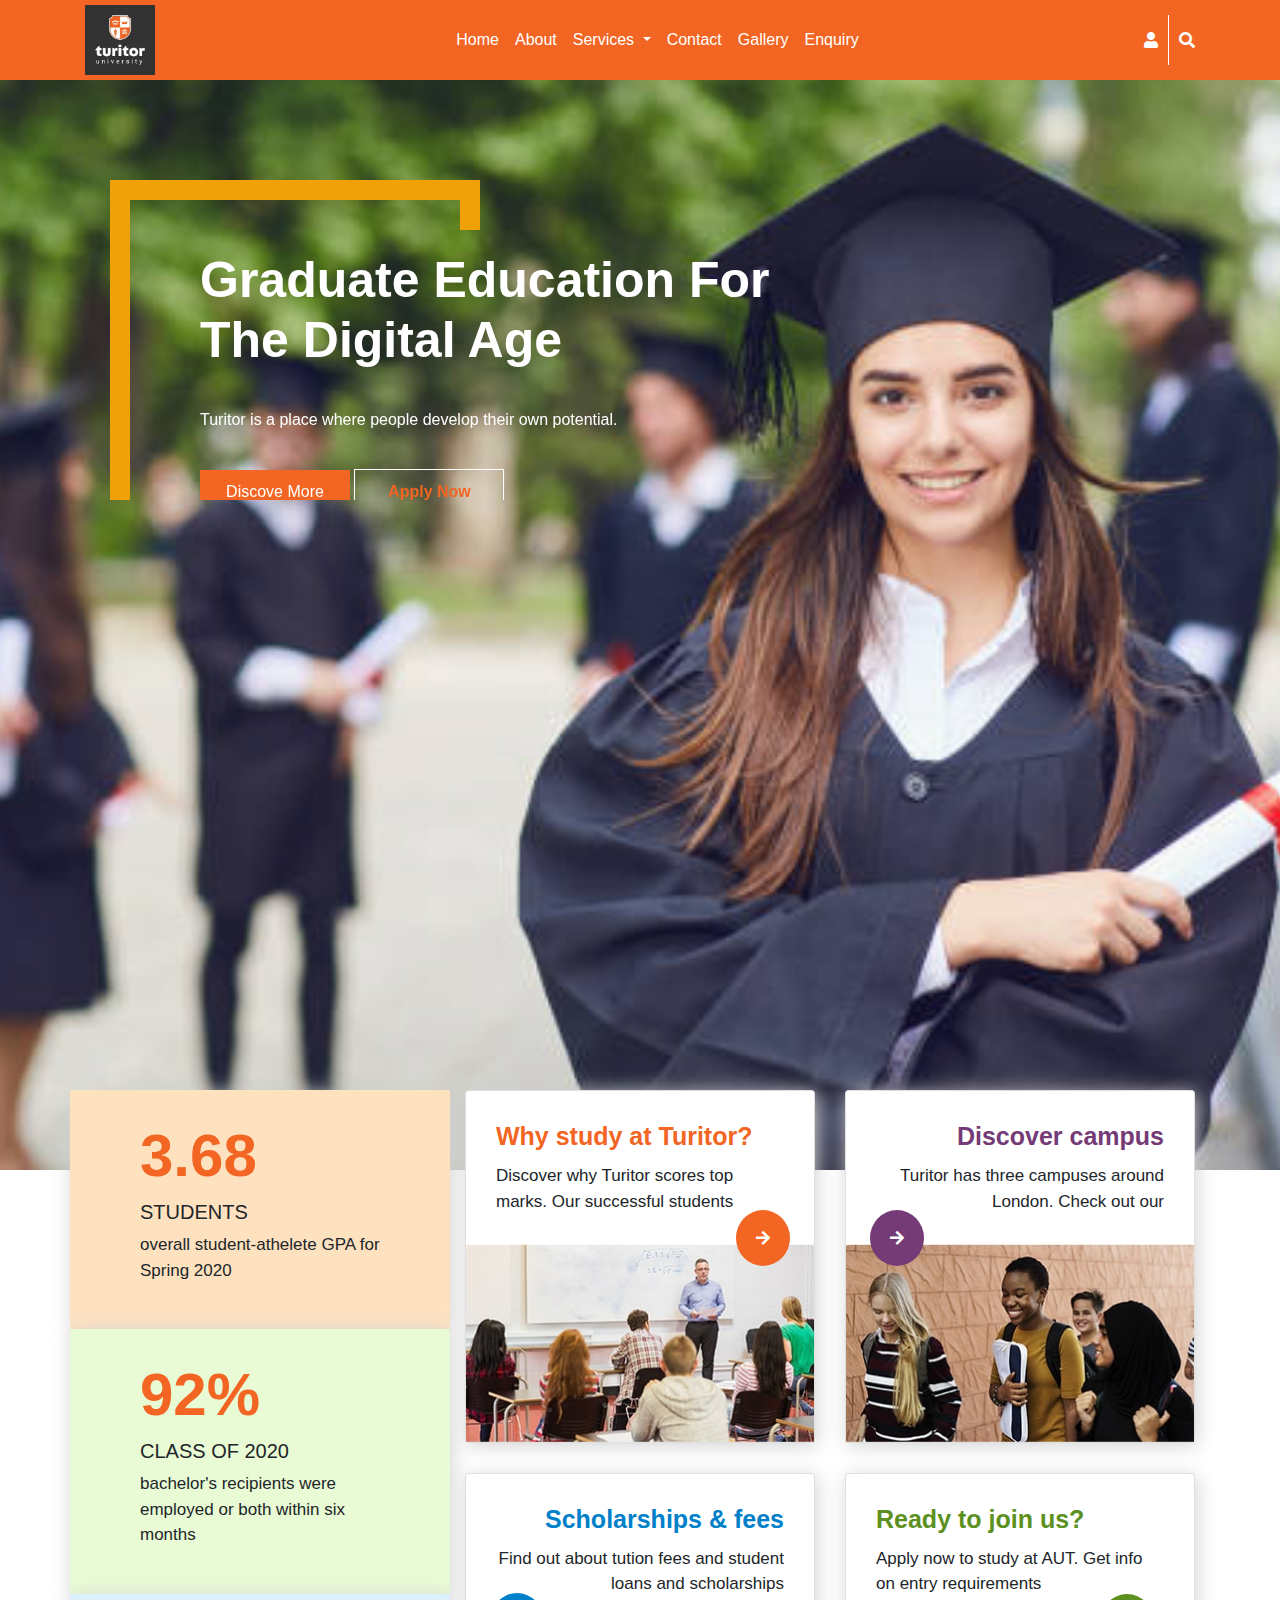
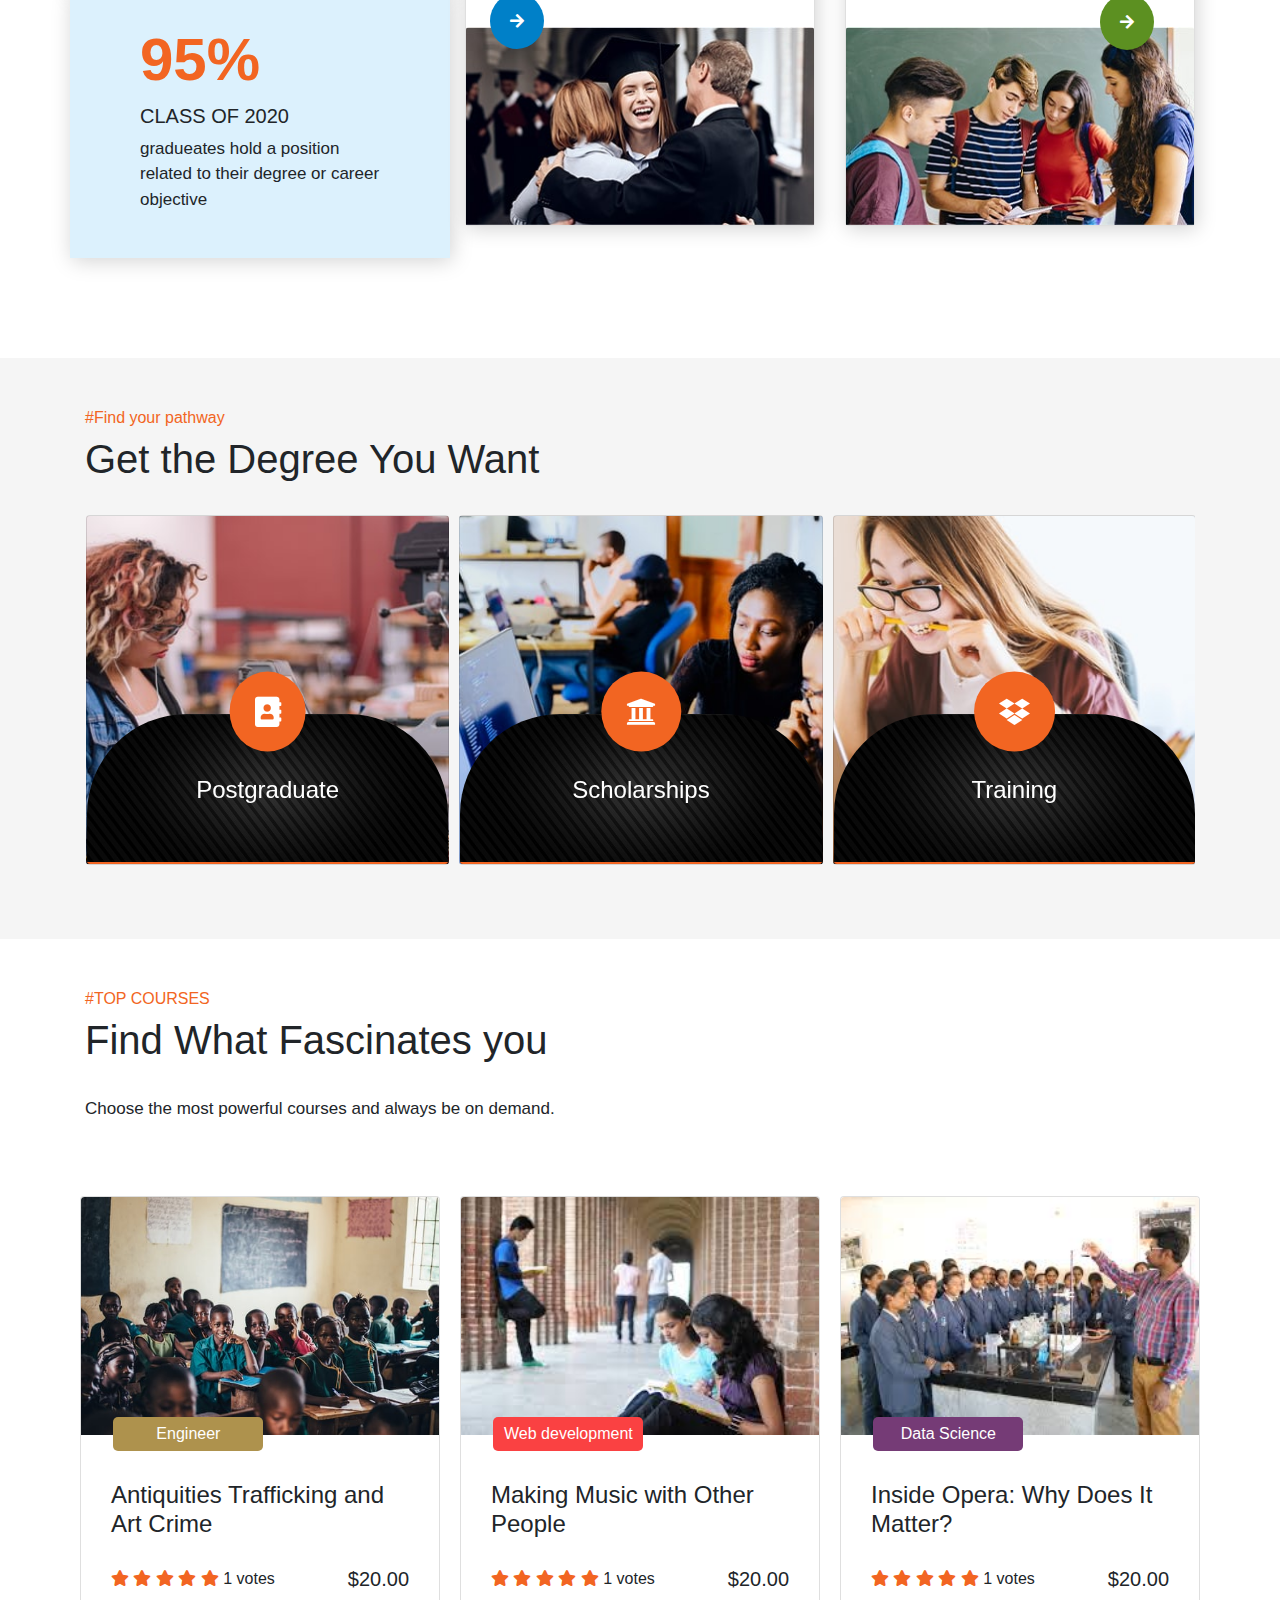
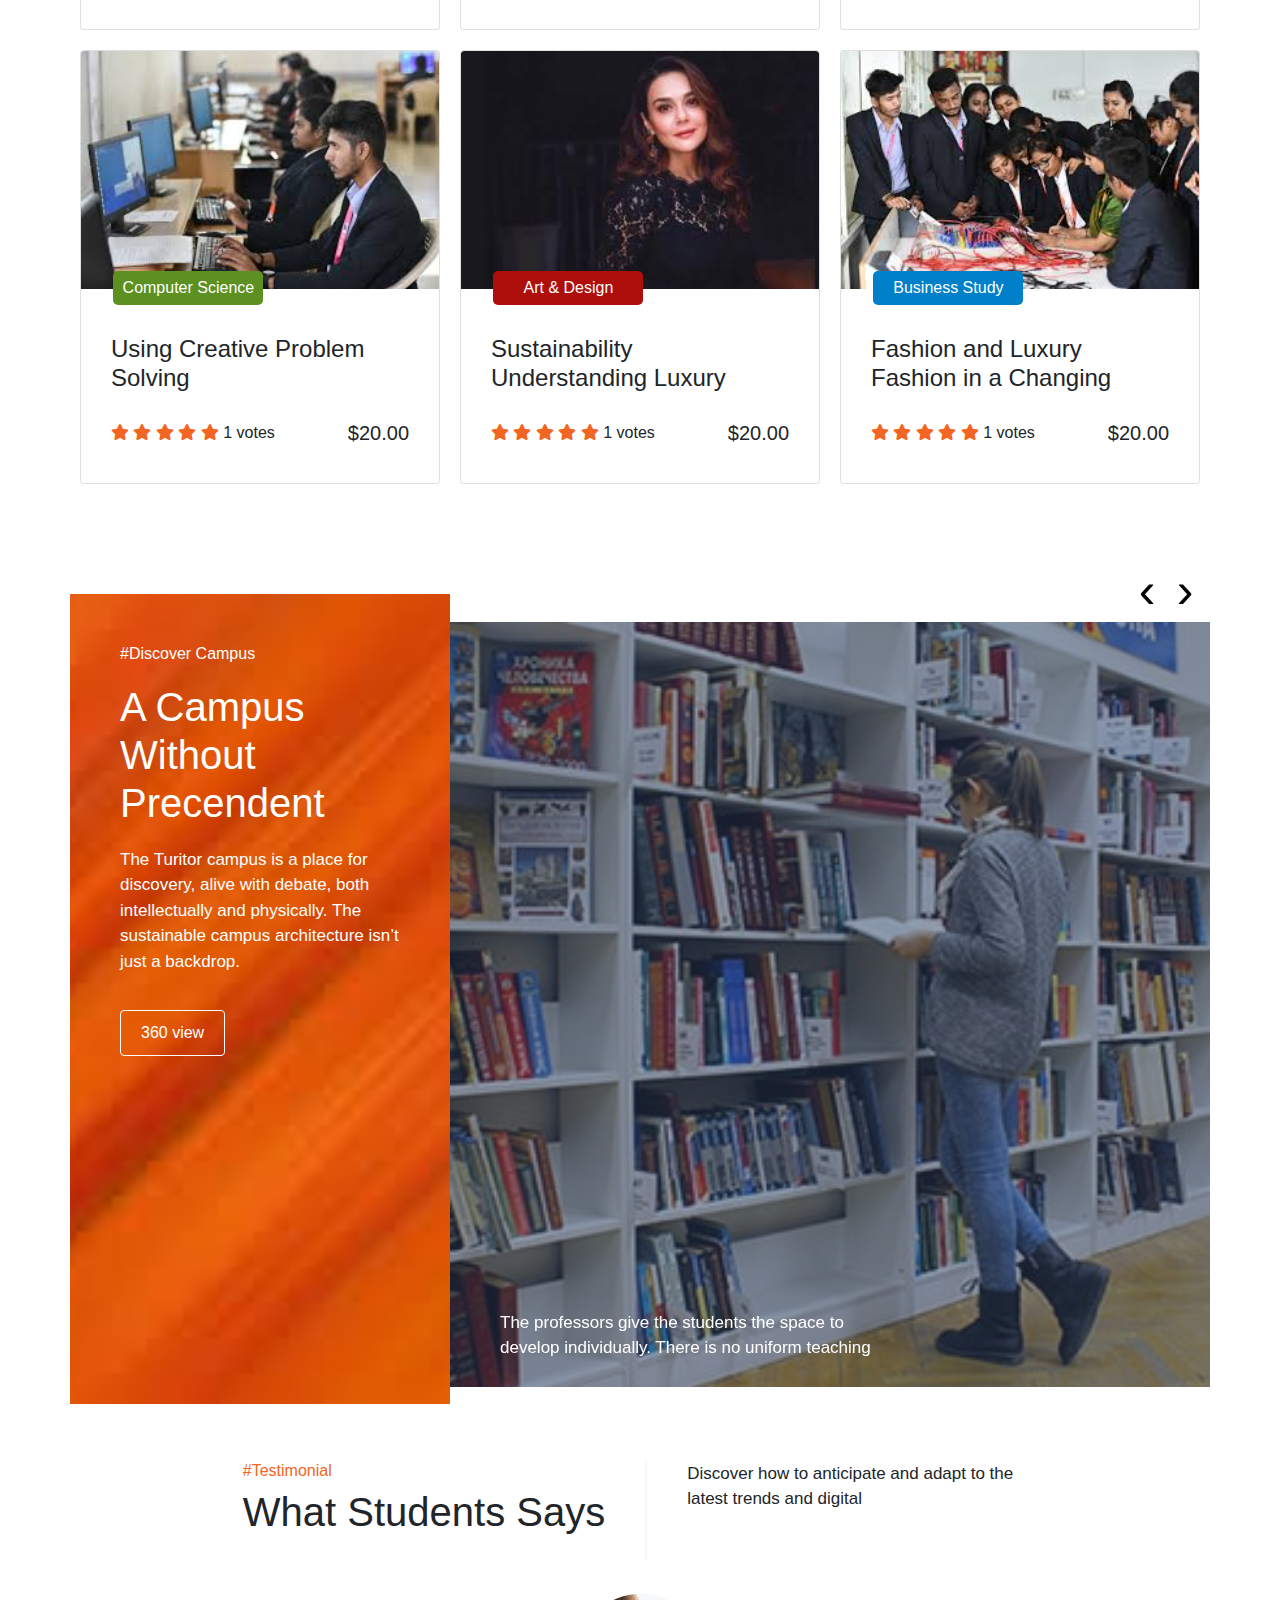
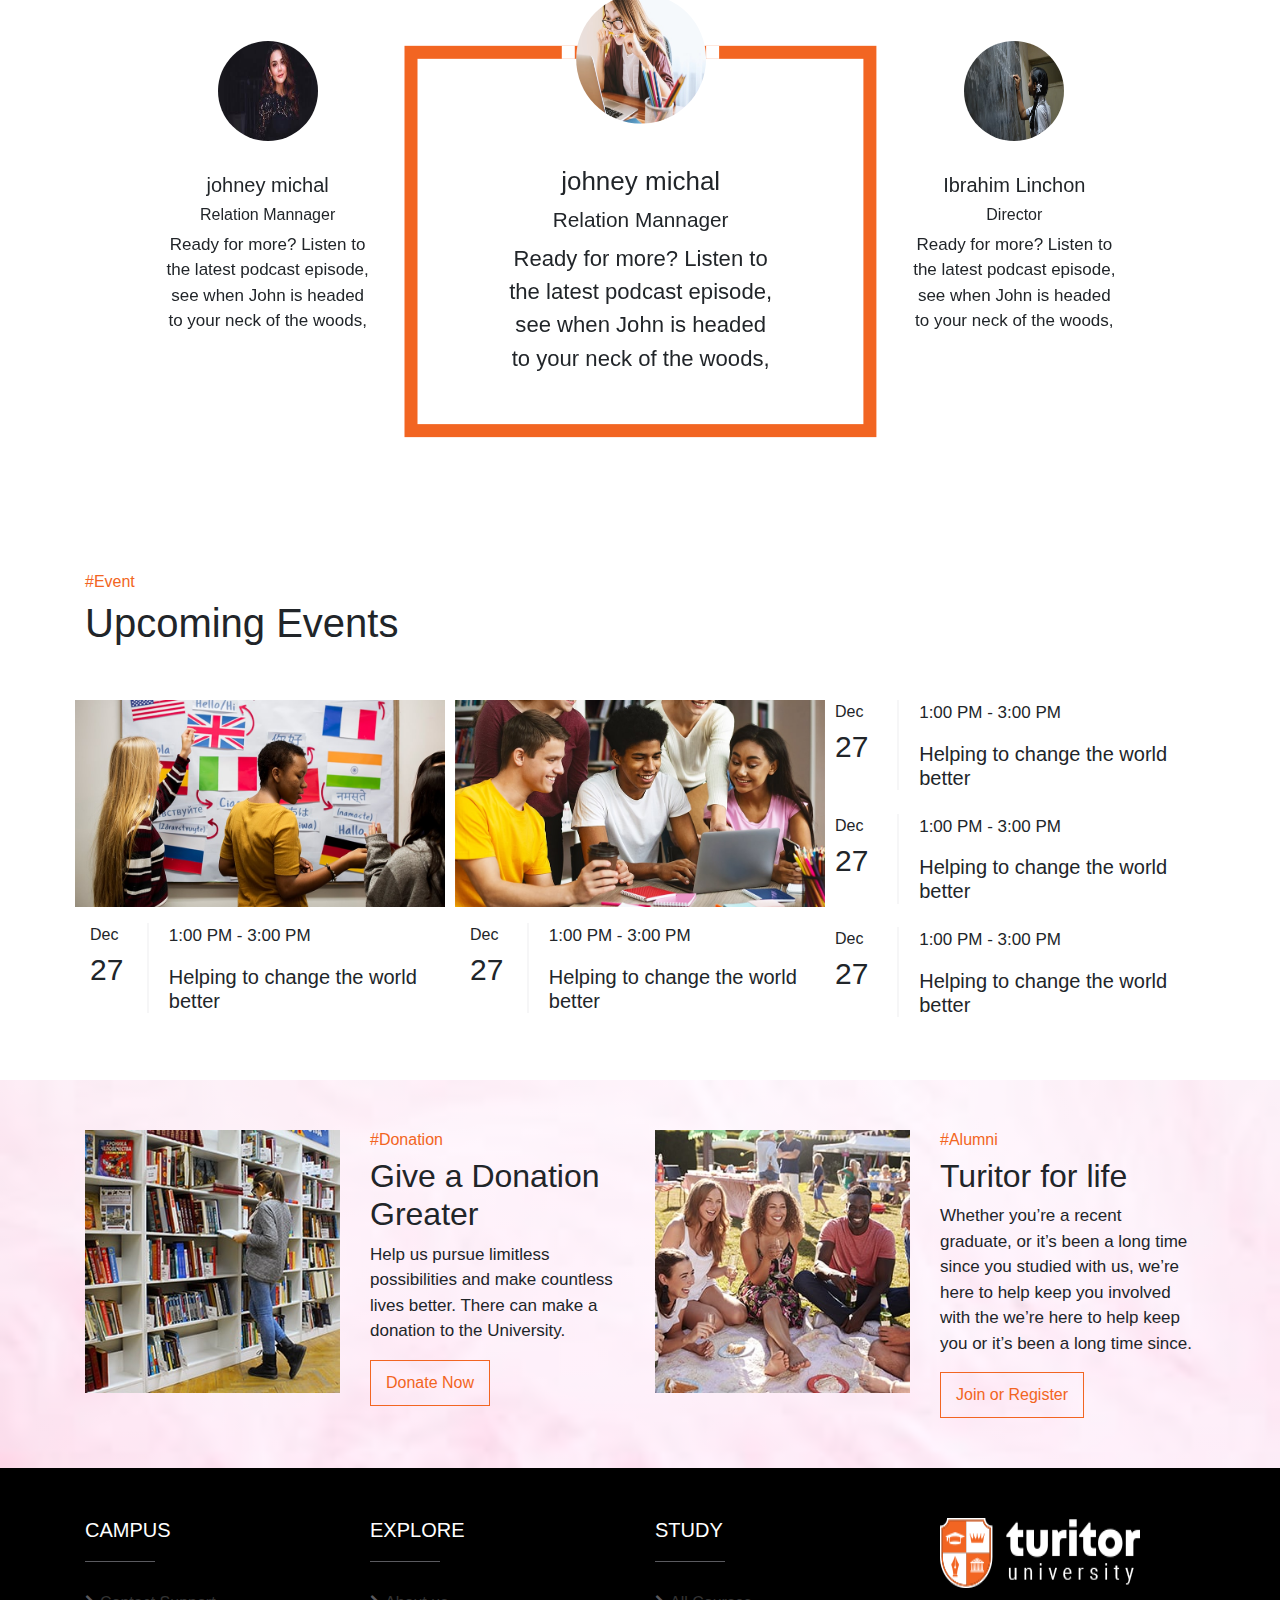
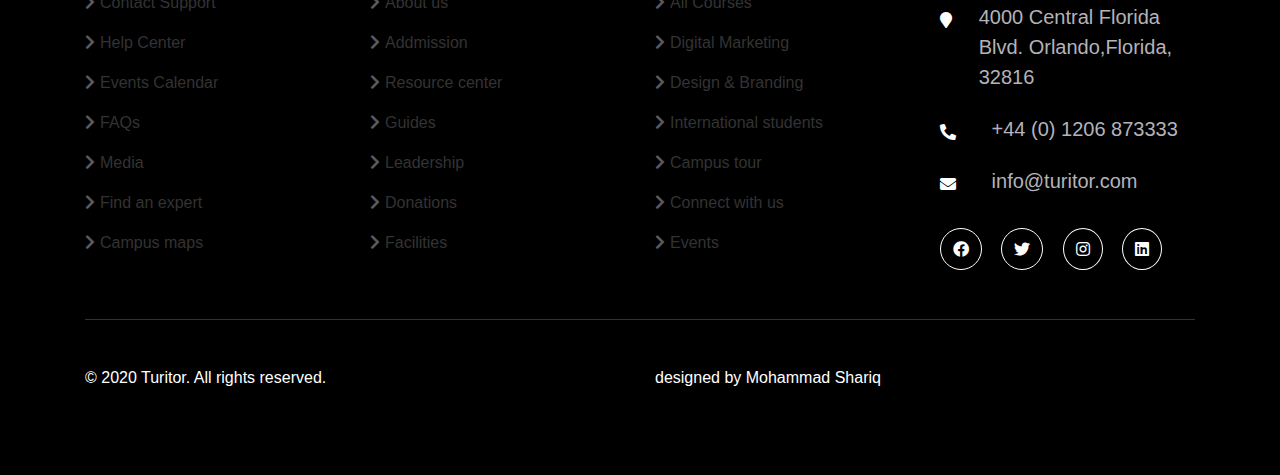
==== commit 56497f57: "Add files via upload" ====
--- a/index.html
+++ b/index.html
@@ -1,964 +1,1002 @@
-<!DOCTYPE html>
-<html lang="en">
-<head>
-    <meta charset="UTF-8">
-    <meta name="viewport" content="width=device-width, initial-scale=1.0">
-    <!-----------google fonts  ---->
-    <link rel="stylesheet" href="css/fonts.css">
-    <!--------------owl carousel--------------------->
-    <link rel="stylesheet" href="https://cdnjs.cloudflare.com/ajax/libs/OwlCarousel2/2.3.4/assets/owl.carousel.min.css">
-    <!-----------fontawesome-------------------->
-    <link rel="stylesheet" href="https://cdnjs.cloudflare.com/ajax/libs/font-awesome/5.15.2/css/all.min.css">
-    <!-----------bootstrap-------------------->
-    <link rel="stylesheet" href="css/bootstrap.min.css">
-    <!-----------link css-------------------->
-   <link rel="stylesheet" href="css/style.css">
-    <title>Turitor</title>
-</head>
-<body>
-<div class="header">
-<nav class="navbar navbar-expand-sm fixed-top">
- <div class="container">
-    <a class="navbar-brand" href="#"><img src="assets/logo.jpg"></a>
-    <button class="navbar-toggler" type="button" data-toggle="collapse" data-target="#navbarSupportedContent" aria-controls="navbarSupportedContent" aria-expanded="false" aria-label="Toggle navigation">
-      <span class="navbar-icon"><i class="fa fa-bars"></i></span>
-    </button>
-  
-    <div class="collapse navbar-collapse" id="navbarSupportedContent">
-      <ul class="navbar-nav m-auto menu-bar">
-        <li class="nav-item active">
-          <a class="nav-link" href="#">Home <span class="sr-only">(current)</span></a>
-        </li>
-        <li class="nav-item">
-          <a class="nav-link" href="#">About</a>
-        </li>
-        <li class="nav-item dropdown">
-          <a class="nav-link dropdown-toggle" href="#" id="navbarDropdown" role="button" data-toggle="dropdown" aria-haspopup="true" aria-expanded="false">
-          Services
-          </a>
-          <div class="dropdown-menu" aria-labelledby="navbarDropdown">
-            <a class="dropdown-item" href="#">Action</a>
-            <a class="dropdown-item" href="#">Another action</a>
-            <a class="dropdown-item" href="#">Something else here</a>
-          </div>
-        </li>
-        <li class="nav-item">
-          <a class="nav-link" href="#">Contact</a>
-        </li>
-        <li class="nav-item">
-          <a class="nav-link" href="#">Gallery</a>
-        </li>
-        <li class="nav-item">
-          <a class="nav-link" href="#">Enquiry</a>
-        </li>
-      </ul>
-      <div class="nav-last text-white">
-        <i class="fa fa-user"></i>
-        <span class="nav-line"></span>
-        <i class="fa fa-search"></i>
-      </div>
-   </div>
-  </nav> 
-  <div class="main">
-  <div class="content">
-  <h1>Graduate Education For The Digital Age</h1>
-  <h6>Turitor is a place where people develop their own potential.</h6>
-  <button type="button" class="btn-1">Discove More</button>
-  <button type="button" class="btn-2">Apply Now</button>
-</div>
-  <span class="line-1"></span>
-  <span class="line-2"></span>
-  <span class="line-3"></span>
-  <span class="line-4"></span>
-  <span class="line-5"></span>
-</div>
-</div>
-<!-----------------about-->
-<section class="about">
-    <div class="container">
-        <div class="row">
-            <div class="col-lg-4 col-md-12 col-sm-12 col-12">
-             <div class="side-1 shadow">
-                 <span class="side"><h1>3.68</h1></span>
-                 <h5>STUDENTS</h5>
-                 <p>overall student-athelete GPA for Spring 2020</p>
-             </div>
-             <div class="side-2 shadow">
-                <span class="side"><h1>92%</h1></span>
-                <h5>CLASS OF 2020</h5>
-                <p>bachelor's recipients were employed or both within six months</p>
-             </div>
-             <div class="side-3 shadow">
-                <span class="side"><h1>95%</h1></span>
-                <h5>CLASS OF 2020</h5>
-                <p>gradueates hold a position related to their degree or career objective</p>
-             </div>
-            </div>  
-            <div class="col-lg-8 col-md-12 col-sm-12 col-12">
-               <div class="row">
-                   <div class="col-lg-6 col-md-12 col-sm-12 col-12">
-                    <div class="card">
-                        <div class="card-body text-left">
-                          <h5 class="card-title" style="color:#f26522; font-size: 25px; font-weight: bold;">Why study at Turitor?</h5>
-                          <p class="card-text">Discover why Turitor scores top marks. Our successful students</p>
-                        </div>
-                        <img class="card-img-top" src="assets/about1.jpg" alt="Card image cap">
-                      </div>
-                      <div class="arrow">
-                        <i class="fa fa-arrow-right right-side" aria-hidden="true"></i>
-                      </div>
-                   </div>
-                   <div class="col-lg-6 col-md-12 col-sm-12 col-12">
-                    <div class="card">
-                        <div class="card-body text-right">
-                          <h5 class="card-title" style="color:#753b76; font-size: 25px; font-weight: bold;">Discover campus</h5>
-                          <p class="card-text">Turitor has three campuses around London. Check out our</p>
-                        </div>
-                        <img class="card-img-top" src="assets/about2.jpg" alt="Card image cap">
-                      </div>
-                      <div class="arrow">
-                        <i class="fa fa-arrow-right left-side" aria-hidden="true"></i>
-                      </div>
-                   </div>
-                   <div class="col-lg-6 col-md-12 col-sm-12 col-12">
-                    <div class="card">
-                        <div class="card-body text-right">
-                          <h5 class="card-title" style="color:#0080c8; font-size: 25px; font-weight: bold;">Scholarships & fees</h5>
-                          <p class="card-text">Find out about tution fees and student loans and scholarships</p>
-                         </div>
-                        <img class="card-img-top" src="assets/about3.jpg" alt="Card image cap">
-                      </div>
-                      <div class="arrow">
-                        <i class="fa fa-arrow-right left-side cyan" aria-hidden="true"></i>
-                      </div>
-                   </div>
-                   <div class="col-lg-6 col-md-12 col-sm-12 col-12">
-                    <div class="card">
-                        <div class="card-body text-left">
-                          <h5 class="card-title" style="color:#5c9021;; font-size: 25px; font-weight: bold;">Ready to join us?</h5>
-                          <p class="card-text">Apply now to study at AUT. Get info on entry requirements</p>
-                        </div>
-                        <img class="card-img-top" src="assets/about4.jpg" alt="Card image cap">
-                        <div class="arrow">
-                          <i class="fa fa-arrow-right right-side green" aria-hidden="true"></i>
-                        </div>
-                      </div>
-                   </div>
-               </div>
-            </div>    
-         </div>
-    </div>
-</section>
-<!---------------get degree-------------------->
-<section class="degree">
-  <div class="container">
-    <div class="cont text-left">
-      <h6 class="pb-0" style="color:#f26522;">#Find your pathway</h6>
-      <h1 class="pb-4">Get the Degree You Want</h1>
-    </div>
-    <div class="owl-carousel abc-1 owl-theme  text-center">
-    
-       <div class="card card1">
-         <div class="box">
-          <img src="assets/strip.jpg" class="img-fluid">
-          <div class="icon text-white text-center">
-            <i class="fa fa-address-book" aria-hidden="true"></i>
-            <h4 class="pt-4">Postgraduate</h4>
-          </div>
-         </div>
-         <div class="shuter">
-          <i class="fa fa-address-book top-icon" aria-hidden="true"></i>
-          <h4 class="pt-3">Postgraduate</h4>
-          <p class="py-2">Creating software tailored to games development</p>
-          <a href="#">Read More</a>
-          <hr>
-        </div>
-       </div>
-    
-      <div class="card card2">
-        <div class="box">
-         <img src="assets/strip.jpg" class="img-fluid">
-         <div class="icon text-white text-center">
-           <i class="fa fa-university" aria-hidden="true"></i>
-           <h4 class="pt-4">Scholarships</h4>
-         </div>
-        </div>
-        <div class="shuter">
-         <i class="fa fa-university top-icon" aria-hidden="true"></i>
-         <h4 class="pt-3">PHD Scholarships</h4>
-         <p class="py-2">Creating software tailored to games development</p>
-         <a href="#">Read More</a>
-         <hr>
-       </div>
-      </div>
-  
-    <div class="card card3">
-      <div class="box">
-       <img src="assets/strip.jpg" class="img-fluid">
-       <div class="icon text-white text-center">
-        <i class="fab fa-dropbox" aria-hidden="true"></i>
-        <h4 class="pt-4">Training</h4>
-       </div>
-      </div>
-      <div class="shuter">
-       <i class="fab fa-dropbox top-icon" aria-hidden="true"></i>
-       <h4 class="pt-3">Training</h4>
-       <p class="py-2">Creating software tailored to games development</p>
-       <a href="#">Read More</a>
-       <hr>
-     </div>
-    </div>
-  
-    <div class="card card1">
-      <div class="box">
-       <img src="assets/strip.jpg" class="img-fluid">
-       <div class="icon text-white text-center">
-         <i class="fa fa-address-book" aria-hidden="true"></i>
-         <h4 class="pt-4">Postgraduate</h4>
-       </div>
-      </div>
-      <div class="shuter">
-       <i class="fa fa-address-book top-icon" aria-hidden="true"></i>
-       <h4 class="pt-3">Postgraduate</h4>
-       <p class="py-2">Creating software tailored to games development</p>
-       <a href="#">Read More</a>
-       <hr>
-     </div>
-    </div>
- 
-   <div class="card card2">
-     <div class="box">
-      <img src="assets/strip.jpg" class="img-fluid">
-      <div class="icon text-white text-center">
-        <i class="fa fa-university" aria-hidden="true"></i>
-        <h4 class="pt-4">PHD Scholarships</h4>
-      </div>
-     </div>
-     <div class="shuter">
-      <i class="fa fa-university top-icon" aria-hidden="true"></i>
-      <h4 class="pt-3">PHD Scholarships</h4>
-      <p class="py-2">Creating software tailored to games development</p>
-      <a href="#">Read More</a>
-      <hr>
-    </div>
-   </div>
-    
-  </div>
-  </div>
-</section>
-<!-------------section 3-->
-<section class="find">
-<div class="container">
-    <div class="cont text-left">
-      <h6 class="pb-0" style="color:#f26522;">#TOP COURSES</h6>
-      <h1 class="pb-4">Find What Fascinates you</h1>
-      <p class="pb-5">Choose the most powerful courses and always be on demand.</p>
-    </div>
-    <div class="row">
-      <div class="col-lg-4 col-md-6 col-sm-6 col-12">
-        <div class="card">
-          <img class="card-img-top" src="assets/education-1.jpg" alt="Card image cap">
-          <div class="card-body">
-            <h4 class="card-title py-3">Antiquities Trafficking and Art Crime</h4>
-            <div class="price">
-              <div class="star">
-            <i class="fa fa-star" aria-hidden="true"></i>
-            <i class="fa fa-star" aria-hidden="true"></i>
-            <i class="fa fa-star" aria-hidden="true"></i>
-            <i class="fa fa-star" aria-hidden="true"></i>
-            <i class="fa fa-star" aria-hidden="true"></i>
-            1 votes
-            </div>
-            <div class="heading">
-            <h5>$20.00</h5>
-            </div>
-            </div>
-            <button class="bt-1">Engineer</button>
-          </div>
-          <div class="shutter">
-            <button class="bt-2">Engineer</button>
-            <h4 class="card-title py-3" >Antiquities Trafficking and Art Crime</h4>
-            <img src="assets/card-logo.png" class="img-fluid">
-           <h6>acuraInte</h6> 
-           <p class="para">About this Course HTML and CSS Are the Tools You Need to Build a Website</p>
-           <hr>
-           <div class="price">
-            <div class="star">
-          <i class="fa fa-star" aria-hidden="true"></i>
-          <i class="fa fa-star" aria-hidden="true"></i>
-          <i class="fa fa-star" aria-hidden="true"></i>
-          <i class="fa fa-star" aria-hidden="true"></i>
-          <i class="fa fa-star" aria-hidden="true"></i>
-          1 votes
-          </div>
-          <div class="heading">
-          <h5>$20.00</h5>
-          </div>
-          </div>
-          </div>
-        </div>
-      </div>
-      <div class="col-lg-4 col-md-6 col-sm-6 col-12">
-        <div class="card">
-          <img class="card-img-top" src="assets/card-img-1.jpg" alt="Card image cap">
-          <div class="card-body">
-            <h4 class="card-title py-3">Making Music with Other People</h4>
-            <div class="price">
-              <div class="star">
-            <i class="fa fa-star" aria-hidden="true"></i>
-            <i class="fa fa-star" aria-hidden="true"></i>
-            <i class="fa fa-star" aria-hidden="true"></i>
-            <i class="fa fa-star" aria-hidden="true"></i>
-            <i class="fa fa-star" aria-hidden="true"></i>
-            1 votes
-            </div>
-            <div class="heading">
-            <h5>$20.00</h5>
-            </div>
-            </div>
-            <button class="bt-1 bt-3">Web development</button>
-          </div>
-          <div class="shutter shutter1">
-            <button class="bt-2 bt-4">Web development</button>
-            <h4 class="card-title py-3" >Making Music with Other People</h4>
-            <img src="assets/card-logo.png" class="img-fluid">
-           <h6>acuraInte</h6> 
-           <p class="para">About this Course HTML and CSS Are the Tools You Need to Build a Website</p>
-           <hr>
-           <div class="price">
-            <div class="star">
-          <i class="fa fa-star" aria-hidden="true"></i>
-          <i class="fa fa-star" aria-hidden="true"></i>
-          <i class="fa fa-star" aria-hidden="true"></i>
-          <i class="fa fa-star" aria-hidden="true"></i>
-          <i class="fa fa-star" aria-hidden="true"></i>
-          1 votes
-          </div>
-          <div class="heading">
-          <h5>$20.00</h5>
-          </div>
-          </div>
-          </div>
-        </div>
-      </div>
-
-      <div class="col-lg-4 col-md-6 col-sm-6 col-12">
-        <div class="card">
-          <img class="card-img-top" src="assets/card-img-2.jpg" alt="Card image cap">
-          <div class="card-body">
-            <h4 class="card-title py-3">Inside Opera: Why Does It Matter?</h4>
-            <div class="price">
-              <div class="star">
-            <i class="fa fa-star" aria-hidden="true"></i>
-            <i class="fa fa-star" aria-hidden="true"></i>
-            <i class="fa fa-star" aria-hidden="true"></i>
-            <i class="fa fa-star" aria-hidden="true"></i>
-            <i class="fa fa-star" aria-hidden="true"></i>
-            1 votes
-            </div>
-            <div class="heading">
-            <h5>$20.00</h5>
-            </div>
-            </div>
-            <button class="bt-1 bt-5">Data Science</button>
-          </div>
-          <div class="shutter shutter2">
-            <button class="bt-2 bt-6">Data Science</button>
-            <h4 class="card-title py-3" >Inside Opera: Why Does It Matter?</h4>
-            <img src="assets/card-logo.png" class="img-fluid">
-           <h6>acuraInte</h6> 
-           <p class="para">About this Course HTML and CSS Are the Tools You Need to Build a Website</p>
-           <hr>
-           <div class="price">
-            <div class="star">
-          <i class="fa fa-star" aria-hidden="true"></i>
-          <i class="fa fa-star" aria-hidden="true"></i>
-          <i class="fa fa-star" aria-hidden="true"></i>
-          <i class="fa fa-star" aria-hidden="true"></i>
-          <i class="fa fa-star" aria-hidden="true"></i>
-          1 votes
-          </div>
-          <div class="heading">
-          <h5>$20.00</h5>
-          </div>
-          </div>
-          </div>
-        </div>
-      </div>
-
-      <div class="col-lg-4 col-md-6 col-sm-6 col-12">
-        <div class="card">
-          <img class="card-img-top" src="assets/card-img-3.jpg" alt="Card image cap">
-          <div class="card-body">
-            <h4 class="card-title py-3">Using Creative Problem Solving</h4>
-            <div class="price">
-              <div class="star">
-            <i class="fa fa-star" aria-hidden="true"></i>
-            <i class="fa fa-star" aria-hidden="true"></i>
-            <i class="fa fa-star" aria-hidden="true"></i>
-            <i class="fa fa-star" aria-hidden="true"></i>
-            <i class="fa fa-star" aria-hidden="true"></i>
-            1 votes
-            </div>
-            <div class="heading">
-            <h5>$20.00</h5>
-            </div>
-            </div>
-            <button class="bt-1 bt-7">Computer Science</button>
-          </div>
-          <div class="shutter shutter3">
-            <button class="bt-2 bt-8">Computer Science</button>
-            <h4 class="card-title py-3" >Using Creative Problem Solving</h4>
-            <img src="assets/card-logo.png" class="img-fluid">
-           <h6>acuraInte</h6> 
-           <p class="para">About this Course HTML and CSS Are the Tools You Need to Build a Website</p>
-           <hr>
-           <div class="price">
-            <div class="star">
-          <i class="fa fa-star" aria-hidden="true"></i>
-          <i class="fa fa-star" aria-hidden="true"></i>
-          <i class="fa fa-star" aria-hidden="true"></i>
-          <i class="fa fa-star" aria-hidden="true"></i>
-          <i class="fa fa-star" aria-hidden="true"></i>
-          1 votes
-          </div>
-          <div class="heading">
-          <h5>$20.00</h5>
-          </div>
-          </div>
-          </div>
-        </div>
-      </div>
-
-      <div class="col-lg-4 col-md-6 col-sm-6 col-12">
-        <div class="card">
-          <img class="card-img-top" src="assets/card-img-6.jpg" alt="Card image cap">
-          <div class="card-body">
-            <h4 class="card-title py-3">Sustainability Understanding Luxury</h4>
-            <div class="price">
-              <div class="star">
-            <i class="fa fa-star" aria-hidden="true"></i>
-            <i class="fa fa-star" aria-hidden="true"></i>
-            <i class="fa fa-star" aria-hidden="true"></i>
-            <i class="fa fa-star" aria-hidden="true"></i>
-            <i class="fa fa-star" aria-hidden="true"></i>
-            1 votes
-            </div>
-            <div class="heading">
-            <h5>$20.00</h5>
-            </div>
-            </div>
-            <button class="bt-1 bt-9">Art & Design</button>
-          </div>
-          <div class="shutter shutter4">
-            <button class="bt-2 bt-0">Art & Design</button>
-            <h4 class="card-title py-3" >Sustainability Understanding Luxury</h4>
-            <img src="assets/card-logo.png" class="img-fluid">
-           <h6>acuraInte</h6> 
-           <p class="para">About this Course HTML and CSS Are the Tools You Need to Build a Website</p>
-           <hr>
-           <div class="price">
-            <div class="star">
-          <i class="fa fa-star" aria-hidden="true"></i>
-          <i class="fa fa-star" aria-hidden="true"></i>
-          <i class="fa fa-star" aria-hidden="true"></i>
-          <i class="fa fa-star" aria-hidden="true"></i>
-          <i class="fa fa-star" aria-hidden="true"></i>
-          1 votes
-          </div>
-          <div class="heading">
-          <h5>$20.00</h5>
-          </div>
-          </div>
-          </div>
-        </div>
-      </div>
-
-      <div class="col-lg-4 col-md-6 col-sm-6 col-12">
-        <div class="card">
-          <img class="card-img-top" src="assets/card-img-8.jpg" alt="Card image cap">
-          <div class="card-body">
-            <h4 class="card-title py-3">Fashion and Luxury Fashion in a Changing</h4>
-            <div class="price">
-              <div class="star">
-            <i class="fa fa-star" aria-hidden="true"></i>
-            <i class="fa fa-star" aria-hidden="true"></i>
-            <i class="fa fa-star" aria-hidden="true"></i>
-            <i class="fa fa-star" aria-hidden="true"></i>
-            <i class="fa fa-star" aria-hidden="true"></i>
-            1 votes
-            </div>
-            <div class="heading">
-            <h5>$20.00</h5>
-            </div>
-            </div>
-            <button class="bt-1 bt-11">Business Study</button>
-          </div>
-          <div class="shutter shutter5">
-            <button class="bt-2 bt-12">Business Study</button>
-            <h4 class="card-title py-3">Fashion and Luxury Fashion in a Changing</h4>
-            <img src="assets/card-logo.png" class="img-fluid">
-           <h6>acuraInte</h6> 
-           <p class="para">About this Course HTML and CSS Are the Tools You Need to Build a Website</p>
-           <hr>
-           <div class="price">
-            <div class="star">
-          <i class="fa fa-star" aria-hidden="true"></i>
-          <i class="fa fa-star" aria-hidden="true"></i>
-          <i class="fa fa-star" aria-hidden="true"></i>
-          <i class="fa fa-star" aria-hidden="true"></i>
-          <i class="fa fa-star" aria-hidden="true"></i>
-          1 votes
-          </div>
-          <div class="heading">
-          <h5>$20.00</h5>
-          </div>
-          </div>
-          </div>
-        </div>
-      </div>
-    </div>
-</div>
-</section>
-<!---------------carousel side--------------------->
-<section class="side-carousel">
-  <div class="container">
-    <div class="row">
-      <div class="col-lg-4 col-md-12 col-sm-12 col-12">
-        <div class="ls text-white">
-          <h6>#Discover Campus</h6>
-          <h1>A Campus
-            Without
-            Precendent</h1>
-            <p>The Turitor campus is a place for discovery, alive with debate, both intellectually and physically. The sustainable campus architecture isn’t just a backdrop.</p>
-            <button class="btn btn-outline">360 view</button>
-          </div>
-      </div>
-      <div class="col-lg-8 col-md-12 col-sm-12 col-12">
-        <div class="owl-carousel abc-2 owl-theme">
-          <div class="bg-img"><p>The professors give the students the space to<br> develop individually. There is no uniform teaching</p></div>
-          <div class="bg-img img1"><p>The professors give the students the space to<br>develop individually. There is no uniform teaching</p></div>
-          <div class="bg-img img2"><p>The professors give the students the space to<br> develop individually. There is no uniform teaching</p></div>
-        </div>
-      </div>
-    </div>
-  </div>
-</section>
-<!==================== section carousel 3 ==================>
-<section class="carousel-3 #Testomonial">
-  <div class="container">
-    <div class="owl-heading">
-      <div class="heading-1">
-        <h6>#Testimonial</h6>
-      <h1>What Students Says</h1>
-      </div>
-      <span class="line-owl"></span>
-      <p>Discover how to anticipate and adapt to the latest trends and digital</p>
-    </div>
-    <div class="owl-carousel abc-3 owl-theme">
-      <div class="box-1">
-        <div class="box-2">
-          <div class="circle">
-            <img src="assets/education-7.jpg" class="img-fluid">
-          </div>
-          <span class="cut"></span>
-          <div class="box-3">
-            <h5>johney michal</h5>
-            <h6>Relation Mannager</h6>
-            <div class="paragraph m-auto">
-              <p>Ready for more? Listen to the latest podcast episode, see when John is headed to your neck of the woods,</p>
-            </div>
-          </div>
-        </div>
-      </div>
-      <div class="box-1">
-        <div class="box-2">
-          <div class="circle">
-            <img src="assets/education-4.jpg" class="img-fluid">
-          </div>
-          <span class="cut"></span>
-          <div class="box-3">
-            <h5>Ibrahim Linchon</h5>
-            <h6>Director</h6>
-            <div class="paragraph m-auto">
-              <p>Ready for more? Listen to the latest podcast episode, see when John is headed to your neck of the woods,</p>
-            </div>
-          </div>
-        </div>
-      </div>
-      <div class="box-1">
-        <div class="box-2">
-          <div class="circle">
-            <img src="assets/card-img-6.jpg" class="img-fluid">
-          </div>
-          <span class="cut"></span>
-          <div class="box-3">
-            <h5>Soniya Sharma</h5>
-            <h6>Sales Mannager</h6>
-            <div class="paragraph m-auto">
-              <p>Ready for more? Listen to the latest podcast episode, see when John is headed to your neck of the woods,</p>
-            </div>
-          </div>
-        </div>
-      </div>
-      <div class="box-1">
-        <div class="box-2">
-          <div class="circle">
-            <img src="assets/main.jpg" class="img-fluid">
-          </div>
-          <span class="cut"></span>
-          <div class="box-3">
-            <h5>Raju Michal</h5>
-            <h6>Producing Mannager</h6>
-            <div class="paragraph m-auto">
-              <p>Ready for more? Listen to the latest podcast episode, see when John is headed to your neck of the woods,</p>
-            </div>
-          </div>
-        </div>
-      </div>
-      <div class="box-1">
-        <div class="box-2">
-          <div class="circle">
-            <img src="assets/education-7.jpg" class="img-fluid">
-          </div>
-          <span class="cut"></span>
-          <div class="box-3">
-            <h5>Sanjay Sharma</h5>
-            <h6>Security Mannager</h6>
-            <div class="paragraph m-auto">
-              <p>Ready for more? Listen to the latest podcast episode, see when John is headed to your neck of the woods,</p>
-            </div>
-          </div>
-        </div>
-      </div>
-      <div class="box-1">
-        <div class="box-2">
-          <div class="circle">
-            <img src="assets/education-4.jpg" class="img-fluid">
-          </div>
-          <span class="cut"></span>
-          <div class="box-3">
-            <h5>johney michal</h5>
-            <h6>Relation Mannager</h6>
-            <div class="paragraph m-auto">
-              <p>Ready for more? Listen to the latest podcast episode, see when John is headed to your neck of the woods,</p>
-            </div>
-          </div>
-        </div>
-      </div>
-      <div class="box-1">
-        <div class="box-2">
-          <div class="circle">
-            <img src="assets/card-img-6.jpg" class="img-fluid">
-          </div>
-          <span class="cut"></span>
-          <div class="box-3">
-            <h5>johney michal</h5>
-            <h6>Relation Mannager</h6>
-            <div class="paragraph m-auto">
-              <p>Ready for more? Listen to the latest podcast episode, see when John is headed to your neck of the woods,</p>
-            </div>
-          </div>
-        </div>
-      </div>
-    </div>
-  </div>
-</section>
-<!-----------------------------Upcoming Events------------------>
-<section class="upcoming-event">
-  <div class="container">
-    <div class="text-left">
-      <h6>#Event</h6>
-      <h1 class="mb-5">Upcoming Events</h1>
-    </div>
-    <div class="row">
-      <div class="col-lg-4 col-md-12 col-sm-12 col-12 a-1">
-        <div class="img-box mb-3">
-          <img src="assets/sec-4-4.jpg" class="img-fluid">
-        </div>
-        <div class="col-lg-12 col-md-7 col-sm-12 col-12">
-        <div class="box-content">
-          <div class="a1">
-             Dec
-            <span class="hed">27</span>
-            
-          </div>
-          <div class="verticle">
-            <span class="line-9"></span>
-          </div>
-          <div class="a2">
-            <span class="dot"></span>
-            <p>1:00 PM - 3:00 PM</p>
-            <h5>Helping to change the world better</h5>
-          </div>
-        </div>
-        </div>
-      </div>
-      <div class="col-lg-4 col-md-12 col-sm-12 col-12 a-1">
-        <div class="img-box mb-3">
-          <img src="assets/sec-4-3.jpg" class="img-fluid">
-        </div>
-        <div class="col-lg-12 col-md-7 col-sm-12 col-12">
-          <div class="box-content">
-            <div class="a1">
-               Dec
-              <span class="hed">27</span>
-              
-            </div>
-            <div class="verticle">
-              <span class="line-9"></span>
-            </div>
-            <div class="a2">
-              <span class="dot"></span>
-              <p>1:00 PM - 3:00 PM</p>
-              <h5>Helping to change the world better</h5>
-            </div>
-          </div>
-          </div>
-      </div>
-      <div class="col-lg-4 col-md-6 col-sm-12 col-12">
-        <div class="box-content mb-3">
-          <div class="a1">
-             Dec
-            <span class="hed">27</span>
-            
-          </div>
-          <div class="verticle">
-            <span class="line-9"></span>
-          </div>
-          <div class="a2">
-            <span class="dot"></span>
-            <p>1:00 PM - 3:00 PM</p>
-            <h5>Helping to change the world better</h5>
-          </div>
-        </div>
-        <div class="box-content mb-3">
-          <div class="a1">
-             Dec
-            <span class="hed">27</span>
-            
-          </div>
-          <div class="verticle">
-            <span class="line-9"></span>
-          </div>
-          <div class="a2">
-            <span class="dot"></span>
-            <p>1:00 PM - 3:00 PM</p>
-            <h5>Helping to change the world better</h5>
-          </div>
-        </div>
-        <div class="box-content">
-          <div class="a1">
-             Dec
-            <span class="hed">27</span>
-            
-          </div>
-          <div class="verticle">
-            <span class="line-9"></span>
-          </div>
-          <div class="a2">
-            <span class="dot"></span>
-            <p>1:00 PM - 3:00 PM</p>
-            <h5>Helping to change the world better</h5>
-          </div>
-        </div>
-      </div>
-    </div>
-  </div>
-</section>
-<!-----------------second-last---------------->
-<section class="second-last">
-  <div class="container">
-    <div class="row">
-      <div class="col-lg-3 col-md-6 col-sm-12 col-12">
-         <div class="image">
-           <img src="assets/sec-4-1.jpg" class="img-fluid">
-         </div>
-      </div>
-      <div class="col-lg-3 col-md-6 col-sm-12 col-12 pad">
-        <h6>#Donation</h6>
-        <h2>Give a Donation Greater</h2>
-        <p>Help us pursue limitless possibilities and make countless lives better. There can make a donation to the University.</p>
-        <button class="last-btn lbtn">Donate Now</button>
-      </div>
-      <div class="col-lg-3 col-md-6 col-sm-12 col-12">
-        <div class="image">
-          <img src="assets/sec-4-2.jpg" class="img-fluid">
-        </div>
-      </div>
-      <div class="col-lg-3 col-md-6 col-sm-12 col-12 pad">
-        <h6>#Alumni</h6>
-        <h2>Turitor for life</h2>
-        <p>Whether you’re a recent graduate, or it’s been a long time since you studied with us, we’re here to help keep you involved with the we’re here to help keep you or it’s been a long time since.</p>
-        <button class="last-btn">Join or Register</button>
-      </div>
-    </div>
-  </div>
-</section>
-<!-----------------------footer------------------>
-<section class="footer">
-  <div class="container">
-    <div class="row">
-      <div class="col-lg-3 col-md-6 col-sm-6 col-12">
-        <h5 class="mb-5">CAMPUS</h5>
-        <span class="footer-line-1"></span>
-        <ul>
-        <li>Contact Support</li>
-        <li>Help Center</li>
-        <li>Events Calendar</li>
-        <li>FAQs</li>
-        <li>Media</li>
-        <li>Find an expert </li>
-        <li>Campus maps</li>
-        </ul>
-      </div>
-      <div class="col-lg-3 col-md-6 col-sm-6 col-12">
-        <h5 class="mb-5">EXPLORE</h5>
-        <span class="footer-line"></span>
-        <ul>
-        <li>About us</li>
-        <li>Addmission</li>
-        <li>Resource center</li>
-        <li>Guides</li>
-        <li>Leadership</li>
-        <li>Donations</li>
-        <li>Facilities</li>
-        </ul>
-      </div>
-      <div class="col-lg-3 col-md-6 col-sm-6 col-12">
-        <h5 class="mb-5">STUDY</h5>
-        <span class="footer-line"></span>
-        <ul>
-        <li>All Courses</li>
-        <li>Digital Marketing</li>
-        <li>Design & Branding</li>
-        <li>International students</li>
-        <li>Campus tour</li>
-        <li>Connect with us</li>
-        <li>Events</li>
-        </ul>
-      </div>
-      <div class="col-lg-3 col-md-6 col-sm-6 col-12">
-        <div class="footer-logo pb-4">
-          <img src="assets/footer_logo-1.png" class="img-fluid">
-        </div>
-        <div class="address d-flex">
-          <i class="fa fa-map-marker"></i> &nbsp; &nbsp;&nbsp;&nbsp;&nbsp;&nbsp;&nbsp; <p>4000 Central Florida Blvd. Orlando,Florida,
-            32816 </p>
-        </div>
-        <div class="phone d-flex py-3">
-          <i class="fa fa-phone-alt"></i> &nbsp; &nbsp;&nbsp;&nbsp;&nbsp;&nbsp;&nbsp; <p>+44 (0) 1206 873333</p>
-        </div>
-        <div class="email d-flex">
-          <i class="fa fa-envelope"></i>  &nbsp; &nbsp;&nbsp;&nbsp;&nbsp;&nbsp;&nbsp; <p>info@turitor.com</p>
-        </div>
-        <div class="footer-icons pt-3">
-          <i class="fab fa-facebook" aria-hidden="true"></i>
-          <i class="fab fa-twitter"></i>
-          <i class="fab fa-instagram"></i>
-          <i class="fab fa-linkedin"></i>
-        </div>
-      </div>
-    </div>
-    <span class="last-line my-5"></span>
-    <div class="row">
-      <div class="col-lg-6 col-md-6 col-sm-12 col-12">
-        <h6>© 2020 Turitor. All rights reserved.</h6>
-      </div>
-      <div class="col-lg-6 col-md-6 col-sm-12 col-12">
-        <h6>designed by Mohammad Shariq</h6>
-      </div>
-    </div>
-  </div>
-</section>
-<!------------jquery link-->
-<script src="js/jquery.js"></script>
-<!----------bootstrap js-->
-<script src="js/bootstrap.min.js"></script>
-<!-------------owl carousel js-->
-<script src="https://cdnjs.cloudflare.com/ajax/libs/OwlCarousel2/2.3.4/owl.carousel.min.js"></script>
-<script>
-  $(document).ready(function(){
-  $(".owl-carousel").owlCarousel();
-});
-</script>
-<script>
-  $('.abc-2').owlCarousel({
-    loop:true,
-    margin:0,
-    nav:true,
-    responsive:{
-        0:{
-            items:1
-        },
-        600:{
-            items:1
-        },
-        1000:{
-            items:1
-        }
-    }
-})
-</script>
-
-<script>
-  var owl = $('.abc-1');
-owl.owlCarousel({
-    items:3,
-    loop:true,
-    dots:true,    //niche ke dots hatane ke liye
-    margin:10,
-    autoplay:true,
-    autoplayTimeout:3000,
-    autoplayHoverPause:true,
-    responsive:{           //responsive banane ke liye
-        0:{
-            items:1
-        },
-        600:{
-            items:2
-        },
-        1000:{
-            items:3
-        }
-    }
-});
-$('.play').on('click',function(){
-    owl.trigger('play.owl.autoplay',[1000])
-})
-$('.stop').on('click',function(){
-    owl.trigger('stop.owl.autoplay')
-})
-    </script>
-<script>
-  var owl = $('.abc-3');
-owl.owlCarousel({
-    items:3,
-    loop:true,
-    dots:false,    //niche ke dots hatane ke liye
-    margin:10,
-    center:true,   //center ko active karne ke liye
-    autoplay:true,
-    autoplayTimeout:3000,
-    autoplayHoverPause:true,
-    responsive:{           //responsive banane ke liye
-        0:{
-            items:1
-        },
-        600:{
-            items:2
-        },
-        1000:{
-            items:3
-        }
-    }
-});
-$('.play').on('click',function(){
-    owl.trigger('play.owl.autoplay',[1000])
-})
-$('.stop').on('click',function(){
-    owl.trigger('stop.owl.autoplay')
-})
-    </script>
-</body>
+<!DOCTYPE html>
+<html lang="en">
+<head>
+    <meta charset="UTF-8">
+    <meta name="viewport" content="width=device-width, initial-scale=1.0">
+    <!-----------google fonts  ---->
+    <link rel="stylesheet" href="css/fonts.css">
+    <!--------------owl carousel--------------------->
+    <link rel="stylesheet" href="https://cdnjs.cloudflare.com/ajax/libs/OwlCarousel2/2.3.4/assets/owl.carousel.min.css">
+    <!-----------fontawesome-------------------->
+    <link rel="stylesheet" href="https://cdnjs.cloudflare.com/ajax/libs/font-awesome/5.15.2/css/all.min.css">
+    <!-----------bootstrap-------------------->
+    <link rel="stylesheet" href="css/bootstrap.min.css">
+    <!-----------link css-------------------->
+   <link rel="stylesheet" href="css/style.css">
+    <title>Turitor</title>
+</head>
+<body>
+<div class="header">
+<nav class="navbar navbar-expand-sm fixed-top">
+ <div class="container">
+    <a class="navbar-brand" href="#"><img src="assets/logo.jpg"></a>
+    <button class="navbar-toggler" type="button" data-toggle="collapse" data-target="#navbarSupportedContent" aria-controls="navbarSupportedContent" aria-expanded="false" aria-label="Toggle navigation">
+      <span class="navbar-icon"><i class="fa fa-bars"></i></span>
+    </button>
+  
+    <div class="collapse navbar-collapse" id="navbarSupportedContent">
+      <ul class="navbar-nav m-auto menu-bar">
+        <li class="nav-item active">
+          <a class="nav-link" href="#">Home <span class="sr-only">(current)</span></a>
+        </li>
+        <li class="nav-item">
+          <a class="nav-link" href="#">About</a>
+        </li>
+        <li class="nav-item dropdown">
+          <a class="nav-link dropdown-toggle" href="#" id="navbarDropdown" role="button" data-toggle="dropdown" aria-haspopup="true" aria-expanded="false">
+          Services
+          </a>
+          <div class="dropdown-menu" aria-labelledby="navbarDropdown">
+            <a class="dropdown-item" href="#">Action</a>
+            <a class="dropdown-item" href="#">Another action</a>
+            <a class="dropdown-item" href="#">Something else here</a>
+          </div>
+        </li>
+        <li class="nav-item">
+          <a class="nav-link" href="#">Contact</a>
+        </li>
+        <li class="nav-item">
+          <a class="nav-link" href="#">Gallery</a>
+        </li>
+        <li class="nav-item">
+          <a class="nav-link" href="#">Enquiry</a>
+        </li>
+      </ul>
+      <div class="nav-last text-white">
+        <i class="fa fa-user"></i>
+        <span class="nav-line"></span>
+        <i class="fa fa-search"></i>
+      </div>
+   </div>
+  </nav> 
+  <div id="carouselExampleSlidesOnly" class="carousel slide" data-ride="carousel">
+    <div class="carousel-inner">
+      <div class="carousel-item bg-1 active">
+        <div class="main">
+          <div class="content">
+          <h1>Graduate Education For The Digital Age</h1>
+          <h6>Turitor is a place where people develop their own potential.</h6>
+          <button type="button" class="btn-1">Discove More</button>
+          <button type="button" class="btn-2">Apply Now</button>
+        </div>
+          <span class="line-1"></span>
+          <span class="line-2"></span>
+          <span class="line-3"></span>
+          <span class="line-4"></span>
+          <span class="line-5"></span>
+        </div>
+      </div>
+      <div class="carousel-item bg-2">
+        <div class="main">
+          <div class="content">
+          <h1>Graduate Education For The Digital Age</h1>
+          <h6>Turitor is a place where people develop their own potential.</h6>
+          <button type="button" class="btn-1">Discove More</button>
+          <button type="button" class="btn-2">Apply Now</button>
+        </div>
+          <span class="line-1"></span>
+          <span class="line-2"></span>
+          <span class="line-3"></span>
+          <span class="line-4"></span>
+          <span class="line-5"></span>
+        </div>
+      </div>
+      <div class="carousel-item bg-3">
+        <div class="main">
+          <div class="content">
+          <h1>Graduate Education For The Digital Age</h1>
+          <h6>Turitor is a place where people develop their own potential.</h6>
+          <button type="button" class="btn-1">Discove More</button>
+          <button type="button" class="btn-2">Apply Now</button>
+        </div>
+          <span class="line-1"></span>
+          <span class="line-2"></span>
+          <span class="line-3"></span>
+          <span class="line-4"></span>
+          <span class="line-5"></span>
+        </div>
+        
+      </div>
+    </div>
+  </div>
+  
+</div>
+<!-----------------about-->
+<section class="about">
+    <div class="container">
+        <div class="row">
+            <div class="col-lg-4 col-md-12 col-sm-12 col-12">
+             <div class="side-1 shadow">
+                 <span class="side"><h1>3.68</h1></span>
+                 <h5>STUDENTS</h5>
+                 <p>overall student-athelete GPA for Spring 2020</p>
+             </div>
+             <div class="side-2 shadow">
+                <span class="side"><h1>92%</h1></span>
+                <h5>CLASS OF 2020</h5>
+                <p>bachelor's recipients were employed or both within six months</p>
+             </div>
+             <div class="side-3 shadow">
+                <span class="side"><h1>95%</h1></span>
+                <h5>CLASS OF 2020</h5>
+                <p>gradueates hold a position related to their degree or career objective</p>
+             </div>
+            </div>  
+            <div class="col-lg-8 col-md-12 col-sm-12 col-12">
+               <div class="row">
+                   <div class="col-lg-6 col-md-12 col-sm-12 col-12">
+                    <div class="card">
+                        <div class="card-body text-left">
+                          <h5 class="card-title" style="color:#f26522; font-size: 25px; font-weight: bold;">Why study at Turitor?</h5>
+                          <p class="card-text">Discover why Turitor scores top marks. Our successful students</p>
+                        </div>
+                        <img class="card-img-top" src="assets/about1.jpg" alt="Card image cap">
+                      </div>
+                      <div class="arrow">
+                        <i class="fa fa-arrow-right right-side" aria-hidden="true"></i>
+                      </div>
+                   </div>
+                   <div class="col-lg-6 col-md-12 col-sm-12 col-12">
+                    <div class="card">
+                        <div class="card-body text-right">
+                          <h5 class="card-title" style="color:#753b76; font-size: 25px; font-weight: bold;">Discover campus</h5>
+                          <p class="card-text">Turitor has three campuses around London. Check out our</p>
+                        </div>
+                        <img class="card-img-top" src="assets/about2.jpg" alt="Card image cap">
+                      </div>
+                      <div class="arrow">
+                        <i class="fa fa-arrow-right left-side" aria-hidden="true"></i>
+                      </div>
+                   </div>
+                   <div class="col-lg-6 col-md-12 col-sm-12 col-12">
+                    <div class="card">
+                        <div class="card-body text-right">
+                          <h5 class="card-title" style="color:#0080c8; font-size: 25px; font-weight: bold;">Scholarships & fees</h5>
+                          <p class="card-text">Find out about tution fees and student loans and scholarships</p>
+                         </div>
+                        <img class="card-img-top" src="assets/about3.jpg" alt="Card image cap">
+                      </div>
+                      <div class="arrow">
+                        <i class="fa fa-arrow-right left-side cyan" aria-hidden="true"></i>
+                      </div>
+                   </div>
+                   <div class="col-lg-6 col-md-12 col-sm-12 col-12">
+                    <div class="card">
+                        <div class="card-body text-left">
+                          <h5 class="card-title" style="color:#5c9021;; font-size: 25px; font-weight: bold;">Ready to join us?</h5>
+                          <p class="card-text">Apply now to study at AUT. Get info on entry requirements</p>
+                        </div>
+                        <img class="card-img-top" src="assets/about4.jpg" alt="Card image cap">
+                        <div class="arrow">
+                          <i class="fa fa-arrow-right right-side green" aria-hidden="true"></i>
+                        </div>
+                      </div>
+                   </div>
+               </div>
+            </div>    
+         </div>
+    </div>
+</section>
+<!---------------get degree-------------------->
+<section class="degree">
+  <div class="container">
+    <div class="cont text-left">
+      <h6 class="pb-0" style="color:#f26522;">#Find your pathway</h6>
+      <h1 class="pb-4">Get the Degree You Want</h1>
+    </div>
+    <div class="owl-carousel abc-1 owl-theme  text-center">
+    
+       <div class="card card1">
+         <div class="box">
+          <img src="assets/strip.jpg" class="img-fluid">
+          <div class="icon text-white text-center">
+            <i class="fa fa-address-book" aria-hidden="true"></i>
+            <h4 class="pt-4">Postgraduate</h4>
+          </div>
+         </div>
+         <div class="shuter">
+          <i class="fa fa-address-book top-icon" aria-hidden="true"></i>
+          <h4 class="pt-3">Postgraduate</h4>
+          <p class="py-2">Creating software tailored to games development</p>
+          <a href="#">Read More</a>
+          <hr>
+        </div>
+       </div>
+    
+      <div class="card card2">
+        <div class="box">
+         <img src="assets/strip.jpg" class="img-fluid">
+         <div class="icon text-white text-center">
+           <i class="fa fa-university" aria-hidden="true"></i>
+           <h4 class="pt-4">Scholarships</h4>
+         </div>
+        </div>
+        <div class="shuter">
+         <i class="fa fa-university top-icon" aria-hidden="true"></i>
+         <h4 class="pt-3">PHD Scholarships</h4>
+         <p class="py-2">Creating software tailored to games development</p>
+         <a href="#">Read More</a>
+         <hr>
+       </div>
+      </div>
+  
+    <div class="card card3">
+      <div class="box">
+       <img src="assets/strip.jpg" class="img-fluid">
+       <div class="icon text-white text-center">
+        <i class="fab fa-dropbox" aria-hidden="true"></i>
+        <h4 class="pt-4">Training</h4>
+       </div>
+      </div>
+      <div class="shuter">
+       <i class="fab fa-dropbox top-icon" aria-hidden="true"></i>
+       <h4 class="pt-3">Training</h4>
+       <p class="py-2">Creating software tailored to games development</p>
+       <a href="#">Read More</a>
+       <hr>
+     </div>
+    </div>
+  
+    <div class="card card1">
+      <div class="box">
+       <img src="assets/strip.jpg" class="img-fluid">
+       <div class="icon text-white text-center">
+         <i class="fa fa-address-book" aria-hidden="true"></i>
+         <h4 class="pt-4">Postgraduate</h4>
+       </div>
+      </div>
+      <div class="shuter">
+       <i class="fa fa-address-book top-icon" aria-hidden="true"></i>
+       <h4 class="pt-3">Postgraduate</h4>
+       <p class="py-2">Creating software tailored to games development</p>
+       <a href="#">Read More</a>
+       <hr>
+     </div>
+    </div>
+ 
+   <div class="card card2">
+     <div class="box">
+      <img src="assets/strip.jpg" class="img-fluid">
+      <div class="icon text-white text-center">
+        <i class="fa fa-university" aria-hidden="true"></i>
+        <h4 class="pt-4">PHD Scholarships</h4>
+      </div>
+     </div>
+     <div class="shuter">
+      <i class="fa fa-university top-icon" aria-hidden="true"></i>
+      <h4 class="pt-3">PHD Scholarships</h4>
+      <p class="py-2">Creating software tailored to games development</p>
+      <a href="#">Read More</a>
+      <hr>
+    </div>
+   </div>
+    
+  </div>
+  </div>
+</section>
+<!-------------section 3-->
+<section class="find">
+<div class="container">
+    <div class="cont text-left">
+      <h6 class="pb-0" style="color:#f26522;">#TOP COURSES</h6>
+      <h1 class="pb-4">Find What Fascinates you</h1>
+      <p class="pb-5">Choose the most powerful courses and always be on demand.</p>
+    </div>
+    <div class="row">
+      <div class="col-lg-4 col-md-6 col-sm-6 col-12">
+        <div class="card">
+          <img class="card-img-top" src="assets/education-1.jpg" alt="Card image cap">
+          <div class="card-body">
+            <h4 class="card-title py-3">Antiquities Trafficking and Art Crime</h4>
+            <div class="price">
+              <div class="star">
+            <i class="fa fa-star" aria-hidden="true"></i>
+            <i class="fa fa-star" aria-hidden="true"></i>
+            <i class="fa fa-star" aria-hidden="true"></i>
+            <i class="fa fa-star" aria-hidden="true"></i>
+            <i class="fa fa-star" aria-hidden="true"></i>
+            1 votes
+            </div>
+            <div class="heading">
+            <h5>$20.00</h5>
+            </div>
+            </div>
+            <button class="bt-1">Engineer</button>
+          </div>
+          <div class="shutter">
+            <button class="bt-2">Engineer</button>
+            <h4 class="card-title py-3" >Antiquities Trafficking and Art Crime</h4>
+            <img src="assets/card-logo.png" class="img-fluid">
+           <h6>acuraInte</h6> 
+           <p class="para">About this Course HTML and CSS Are the Tools You Need to Build a Website</p>
+           <hr>
+           <div class="price">
+            <div class="star">
+          <i class="fa fa-star" aria-hidden="true"></i>
+          <i class="fa fa-star" aria-hidden="true"></i>
+          <i class="fa fa-star" aria-hidden="true"></i>
+          <i class="fa fa-star" aria-hidden="true"></i>
+          <i class="fa fa-star" aria-hidden="true"></i>
+          1 votes
+          </div>
+          <div class="heading">
+          <h5>$20.00</h5>
+          </div>
+          </div>
+          </div>
+        </div>
+      </div>
+      <div class="col-lg-4 col-md-6 col-sm-6 col-12">
+        <div class="card">
+          <img class="card-img-top" src="assets/card-img-1.jpg" alt="Card image cap">
+          <div class="card-body">
+            <h4 class="card-title py-3">Making Music with Other People</h4>
+            <div class="price">
+              <div class="star">
+            <i class="fa fa-star" aria-hidden="true"></i>
+            <i class="fa fa-star" aria-hidden="true"></i>
+            <i class="fa fa-star" aria-hidden="true"></i>
+            <i class="fa fa-star" aria-hidden="true"></i>
+            <i class="fa fa-star" aria-hidden="true"></i>
+            1 votes
+            </div>
+            <div class="heading">
+            <h5>$20.00</h5>
+            </div>
+            </div>
+            <button class="bt-1 bt-3">Web development</button>
+          </div>
+          <div class="shutter shutter1">
+            <button class="bt-2 bt-4">Web development</button>
+            <h4 class="card-title py-3" >Making Music with Other People</h4>
+            <img src="assets/card-logo.png" class="img-fluid">
+           <h6>acuraInte</h6> 
+           <p class="para">About this Course HTML and CSS Are the Tools You Need to Build a Website</p>
+           <hr>
+           <div class="price">
+            <div class="star">
+          <i class="fa fa-star" aria-hidden="true"></i>
+          <i class="fa fa-star" aria-hidden="true"></i>
+          <i class="fa fa-star" aria-hidden="true"></i>
+          <i class="fa fa-star" aria-hidden="true"></i>
+          <i class="fa fa-star" aria-hidden="true"></i>
+          1 votes
+          </div>
+          <div class="heading">
+          <h5>$20.00</h5>
+          </div>
+          </div>
+          </div>
+        </div>
+      </div>
+
+      <div class="col-lg-4 col-md-6 col-sm-6 col-12">
+        <div class="card">
+          <img class="card-img-top" src="assets/card-img-2.jpg" alt="Card image cap">
+          <div class="card-body">
+            <h4 class="card-title py-3">Inside Opera: Why Does It Matter?</h4>
+            <div class="price">
+              <div class="star">
+            <i class="fa fa-star" aria-hidden="true"></i>
+            <i class="fa fa-star" aria-hidden="true"></i>
+            <i class="fa fa-star" aria-hidden="true"></i>
+            <i class="fa fa-star" aria-hidden="true"></i>
+            <i class="fa fa-star" aria-hidden="true"></i>
+            1 votes
+            </div>
+            <div class="heading">
+            <h5>$20.00</h5>
+            </div>
+            </div>
+            <button class="bt-1 bt-5">Data Science</button>
+          </div>
+          <div class="shutter shutter2">
+            <button class="bt-2 bt-6">Data Science</button>
+            <h4 class="card-title py-3" >Inside Opera: Why Does It Matter?</h4>
+            <img src="assets/card-logo.png" class="img-fluid">
+           <h6>acuraInte</h6> 
+           <p class="para">About this Course HTML and CSS Are the Tools You Need to Build a Website</p>
+           <hr>
+           <div class="price">
+            <div class="star">
+          <i class="fa fa-star" aria-hidden="true"></i>
+          <i class="fa fa-star" aria-hidden="true"></i>
+          <i class="fa fa-star" aria-hidden="true"></i>
+          <i class="fa fa-star" aria-hidden="true"></i>
+          <i class="fa fa-star" aria-hidden="true"></i>
+          1 votes
+          </div>
+          <div class="heading">
+          <h5>$20.00</h5>
+          </div>
+          </div>
+          </div>
+        </div>
+      </div>
+
+      <div class="col-lg-4 col-md-6 col-sm-6 col-12">
+        <div class="card">
+          <img class="card-img-top" src="assets/card-img-3.jpg" alt="Card image cap">
+          <div class="card-body">
+            <h4 class="card-title py-3">Using Creative Problem Solving</h4>
+            <div class="price">
+              <div class="star">
+            <i class="fa fa-star" aria-hidden="true"></i>
+            <i class="fa fa-star" aria-hidden="true"></i>
+            <i class="fa fa-star" aria-hidden="true"></i>
+            <i class="fa fa-star" aria-hidden="true"></i>
+            <i class="fa fa-star" aria-hidden="true"></i>
+            1 votes
+            </div>
+            <div class="heading">
+            <h5>$20.00</h5>
+            </div>
+            </div>
+            <button class="bt-1 bt-7">Computer Science</button>
+          </div>
+          <div class="shutter shutter3">
+            <button class="bt-2 bt-8">Computer Science</button>
+            <h4 class="card-title py-3" >Using Creative Problem Solving</h4>
+            <img src="assets/card-logo.png" class="img-fluid">
+           <h6>acuraInte</h6> 
+           <p class="para">About this Course HTML and CSS Are the Tools You Need to Build a Website</p>
+           <hr>
+           <div class="price">
+            <div class="star">
+          <i class="fa fa-star" aria-hidden="true"></i>
+          <i class="fa fa-star" aria-hidden="true"></i>
+          <i class="fa fa-star" aria-hidden="true"></i>
+          <i class="fa fa-star" aria-hidden="true"></i>
+          <i class="fa fa-star" aria-hidden="true"></i>
+          1 votes
+          </div>
+          <div class="heading">
+          <h5>$20.00</h5>
+          </div>
+          </div>
+          </div>
+        </div>
+      </div>
+
+      <div class="col-lg-4 col-md-6 col-sm-6 col-12">
+        <div class="card">
+          <img class="card-img-top" src="assets/card-img-6.jpg" alt="Card image cap">
+          <div class="card-body">
+            <h4 class="card-title py-3">Sustainability Understanding Luxury</h4>
+            <div class="price">
+              <div class="star">
+            <i class="fa fa-star" aria-hidden="true"></i>
+            <i class="fa fa-star" aria-hidden="true"></i>
+            <i class="fa fa-star" aria-hidden="true"></i>
+            <i class="fa fa-star" aria-hidden="true"></i>
+            <i class="fa fa-star" aria-hidden="true"></i>
+            1 votes
+            </div>
+            <div class="heading">
+            <h5>$20.00</h5>
+            </div>
+            </div>
+            <button class="bt-1 bt-9">Art & Design</button>
+          </div>
+          <div class="shutter shutter4">
+            <button class="bt-2 bt-0">Art & Design</button>
+            <h4 class="card-title py-3" >Sustainability Understanding Luxury</h4>
+            <img src="assets/card-logo.png" class="img-fluid">
+           <h6>acuraInte</h6> 
+           <p class="para">About this Course HTML and CSS Are the Tools You Need to Build a Website</p>
+           <hr>
+           <div class="price">
+            <div class="star">
+          <i class="fa fa-star" aria-hidden="true"></i>
+          <i class="fa fa-star" aria-hidden="true"></i>
+          <i class="fa fa-star" aria-hidden="true"></i>
+          <i class="fa fa-star" aria-hidden="true"></i>
+          <i class="fa fa-star" aria-hidden="true"></i>
+          1 votes
+          </div>
+          <div class="heading">
+          <h5>$20.00</h5>
+          </div>
+          </div>
+          </div>
+        </div>
+      </div>
+
+      <div class="col-lg-4 col-md-6 col-sm-6 col-12">
+        <div class="card">
+          <img class="card-img-top" src="assets/card-img-8.jpg" alt="Card image cap">
+          <div class="card-body">
+            <h4 class="card-title py-3">Fashion and Luxury Fashion in a Changing</h4>
+            <div class="price">
+              <div class="star">
+            <i class="fa fa-star" aria-hidden="true"></i>
+            <i class="fa fa-star" aria-hidden="true"></i>
+            <i class="fa fa-star" aria-hidden="true"></i>
+            <i class="fa fa-star" aria-hidden="true"></i>
+            <i class="fa fa-star" aria-hidden="true"></i>
+            1 votes
+            </div>
+            <div class="heading">
+            <h5>$20.00</h5>
+            </div>
+            </div>
+            <button class="bt-1 bt-11">Business Study</button>
+          </div>
+          <div class="shutter shutter5">
+            <button class="bt-2 bt-12">Business Study</button>
+            <h4 class="card-title py-3">Fashion and Luxury Fashion in a Changing</h4>
+            <img src="assets/card-logo.png" class="img-fluid">
+           <h6>acuraInte</h6> 
+           <p class="para">About this Course HTML and CSS Are the Tools You Need to Build a Website</p>
+           <hr>
+           <div class="price">
+            <div class="star">
+          <i class="fa fa-star" aria-hidden="true"></i>
+          <i class="fa fa-star" aria-hidden="true"></i>
+          <i class="fa fa-star" aria-hidden="true"></i>
+          <i class="fa fa-star" aria-hidden="true"></i>
+          <i class="fa fa-star" aria-hidden="true"></i>
+          1 votes
+          </div>
+          <div class="heading">
+          <h5>$20.00</h5>
+          </div>
+          </div>
+          </div>
+        </div>
+      </div>
+    </div>
+</div>
+</section>
+<!---------------carousel side--------------------->
+<section class="side-carousel">
+  <div class="container">
+    <div class="row">
+      <div class="col-lg-4 col-md-12 col-sm-12 col-12">
+        <div class="ls text-white">
+          <h6>#Discover Campus</h6>
+          <h1>A Campus
+            Without
+            Precendent</h1>
+            <p>The Turitor campus is a place for discovery, alive with debate, both intellectually and physically. The sustainable campus architecture isn’t just a backdrop.</p>
+            <button class="btn btn-outline">360 view</button>
+          </div>
+      </div>
+      <div class="col-lg-8 col-md-12 col-sm-12 col-12">
+        <div class="owl-carousel abc-2 owl-theme">
+          <div class="bg-img"><p>The professors give the students the space to<br> develop individually. There is no uniform teaching</p></div>
+          <div class="bg-img img1"><p>The professors give the students the space to<br>develop individually. There is no uniform teaching</p></div>
+          <div class="bg-img img2"><p>The professors give the students the space to<br> develop individually. There is no uniform teaching</p></div>
+        </div>
+      </div>
+    </div>
+  </div>
+</section>
+<!==================== section carousel 3 ==================>
+<section class="carousel-3 #Testomonial">
+  <div class="container">
+    <div class="owl-heading">
+      <div class="heading-1">
+        <h6>#Testimonial</h6>
+      <h1>What Students Says</h1>
+      </div>
+      <span class="line-owl"></span>
+      <p>Discover how to anticipate and adapt to the latest trends and digital</p>
+    </div>
+    <div class="owl-carousel abc-3 owl-theme">
+      <div class="box-1">
+        <div class="box-2">
+          <div class="circle">
+            <img src="assets/education-7.jpg" class="img-fluid">
+          </div>
+          <span class="cut"></span>
+          <div class="box-3">
+            <h5>johney michal</h5>
+            <h6>Relation Mannager</h6>
+            <div class="paragraph m-auto">
+              <p>Ready for more? Listen to the latest podcast episode, see when John is headed to your neck of the woods,</p>
+            </div>
+          </div>
+        </div>
+      </div>
+      <div class="box-1">
+        <div class="box-2">
+          <div class="circle">
+            <img src="assets/education-4.jpg" class="img-fluid">
+          </div>
+          <span class="cut"></span>
+          <div class="box-3">
+            <h5>Ibrahim Linchon</h5>
+            <h6>Director</h6>
+            <div class="paragraph m-auto">
+              <p>Ready for more? Listen to the latest podcast episode, see when John is headed to your neck of the woods,</p>
+            </div>
+          </div>
+        </div>
+      </div>
+      <div class="box-1">
+        <div class="box-2">
+          <div class="circle">
+            <img src="assets/card-img-6.jpg" class="img-fluid">
+          </div>
+          <span class="cut"></span>
+          <div class="box-3">
+            <h5>Soniya Sharma</h5>
+            <h6>Sales Mannager</h6>
+            <div class="paragraph m-auto">
+              <p>Ready for more? Listen to the latest podcast episode, see when John is headed to your neck of the woods,</p>
+            </div>
+          </div>
+        </div>
+      </div>
+      <div class="box-1">
+        <div class="box-2">
+          <div class="circle">
+            <img src="assets/main.jpg" class="img-fluid">
+          </div>
+          <span class="cut"></span>
+          <div class="box-3">
+            <h5>Raju Michal</h5>
+            <h6>Producing Mannager</h6>
+            <div class="paragraph m-auto">
+              <p>Ready for more? Listen to the latest podcast episode, see when John is headed to your neck of the woods,</p>
+            </div>
+          </div>
+        </div>
+      </div>
+      <div class="box-1">
+        <div class="box-2">
+          <div class="circle">
+            <img src="assets/education-7.jpg" class="img-fluid">
+          </div>
+          <span class="cut"></span>
+          <div class="box-3">
+            <h5>Sanjay Sharma</h5>
+            <h6>Security Mannager</h6>
+            <div class="paragraph m-auto">
+              <p>Ready for more? Listen to the latest podcast episode, see when John is headed to your neck of the woods,</p>
+            </div>
+          </div>
+        </div>
+      </div>
+      <div class="box-1">
+        <div class="box-2">
+          <div class="circle">
+            <img src="assets/education-4.jpg" class="img-fluid">
+          </div>
+          <span class="cut"></span>
+          <div class="box-3">
+            <h5>johney michal</h5>
+            <h6>Relation Mannager</h6>
+            <div class="paragraph m-auto">
+              <p>Ready for more? Listen to the latest podcast episode, see when John is headed to your neck of the woods,</p>
+            </div>
+          </div>
+        </div>
+      </div>
+      <div class="box-1">
+        <div class="box-2">
+          <div class="circle">
+            <img src="assets/card-img-6.jpg" class="img-fluid">
+          </div>
+          <span class="cut"></span>
+          <div class="box-3">
+            <h5>johney michal</h5>
+            <h6>Relation Mannager</h6>
+            <div class="paragraph m-auto">
+              <p>Ready for more? Listen to the latest podcast episode, see when John is headed to your neck of the woods,</p>
+            </div>
+          </div>
+        </div>
+      </div>
+    </div>
+  </div>
+</section>
+<!-----------------------------Upcoming Events------------------>
+<section class="upcoming-event">
+  <div class="container">
+    <div class="text-left">
+      <h6>#Event</h6>
+      <h1 class="mb-5">Upcoming Events</h1>
+    </div>
+    <div class="row">
+      <div class="col-lg-4 col-md-12 col-sm-12 col-12 a-1">
+        <div class="img-box mb-3">
+          <img src="assets/sec-4-4.jpg" class="img-fluid">
+        </div>
+        <div class="col-lg-12 col-md-7 col-sm-12 col-12">
+        <div class="box-content">
+          <div class="a1">
+             Dec
+            <span class="hed">27</span>
+            
+          </div>
+          <div class="verticle">
+            <span class="line-9"></span>
+          </div>
+          <div class="a2">
+            <span class="dot"></span>
+            <p>1:00 PM - 3:00 PM</p>
+            <h5>Helping to change the world better</h5>
+          </div>
+        </div>
+        </div>
+      </div>
+      <div class="col-lg-4 col-md-12 col-sm-12 col-12 a-1">
+        <div class="img-box mb-3">
+          <img src="assets/sec-4-3.jpg" class="img-fluid">
+        </div>
+        <div class="col-lg-12 col-md-7 col-sm-12 col-12">
+          <div class="box-content">
+            <div class="a1">
+               Dec
+              <span class="hed">27</span>
+              
+            </div>
+            <div class="verticle">
+              <span class="line-9"></span>
+            </div>
+            <div class="a2">
+              <span class="dot"></span>
+              <p>1:00 PM - 3:00 PM</p>
+              <h5>Helping to change the world better</h5>
+            </div>
+          </div>
+          </div>
+      </div>
+      <div class="col-lg-4 col-md-6 col-sm-12 col-12">
+        <div class="box-content mb-3">
+          <div class="a1">
+             Dec
+            <span class="hed">27</span>
+            
+          </div>
+          <div class="verticle">
+            <span class="line-9"></span>
+          </div>
+          <div class="a2">
+            <span class="dot"></span>
+            <p>1:00 PM - 3:00 PM</p>
+            <h5>Helping to change the world better</h5>
+          </div>
+        </div>
+        <div class="box-content mb-3">
+          <div class="a1">
+             Dec
+            <span class="hed">27</span>
+            
+          </div>
+          <div class="verticle">
+            <span class="line-9"></span>
+          </div>
+          <div class="a2">
+            <span class="dot"></span>
+            <p>1:00 PM - 3:00 PM</p>
+            <h5>Helping to change the world better</h5>
+          </div>
+        </div>
+        <div class="box-content">
+          <div class="a1">
+             Dec
+            <span class="hed">27</span>
+            
+          </div>
+          <div class="verticle">
+            <span class="line-9"></span>
+          </div>
+          <div class="a2">
+            <span class="dot"></span>
+            <p>1:00 PM - 3:00 PM</p>
+            <h5>Helping to change the world better</h5>
+          </div>
+        </div>
+      </div>
+    </div>
+  </div>
+</section>
+<!-----------------second-last---------------->
+<section class="second-last">
+  <div class="container">
+    <div class="row">
+      <div class="col-lg-3 col-md-6 col-sm-12 col-12">
+         <div class="image">
+           <img src="assets/sec-4-1.jpg" class="img-fluid">
+         </div>
+      </div>
+      <div class="col-lg-3 col-md-6 col-sm-12 col-12 pad">
+        <h6>#Donation</h6>
+        <h2>Give a Donation Greater</h2>
+        <p>Help us pursue limitless possibilities and make countless lives better. There can make a donation to the University.</p>
+        <button class="last-btn lbtn">Donate Now</button>
+      </div>
+      <div class="col-lg-3 col-md-6 col-sm-12 col-12">
+        <div class="image">
+          <img src="assets/sec-4-2.jpg" class="img-fluid">
+        </div>
+      </div>
+      <div class="col-lg-3 col-md-6 col-sm-12 col-12 pad">
+        <h6>#Alumni</h6>
+        <h2>Turitor for life</h2>
+        <p>Whether you’re a recent graduate, or it’s been a long time since you studied with us, we’re here to help keep you involved with the we’re here to help keep you or it’s been a long time since.</p>
+        <button class="last-btn">Join or Register</button>
+      </div>
+    </div>
+  </div>
+</section>
+<!-----------------------footer------------------>
+<section class="footer">
+  <div class="container">
+    <div class="row">
+      <div class="col-lg-3 col-md-6 col-sm-6 col-12">
+        <h5 class="mb-5">CAMPUS</h5>
+        <span class="footer-line-1"></span>
+        <ul>
+        <li>Contact Support</li>
+        <li>Help Center</li>
+        <li>Events Calendar</li>
+        <li>FAQs</li>
+        <li>Media</li>
+        <li>Find an expert </li>
+        <li>Campus maps</li>
+        </ul>
+      </div>
+      <div class="col-lg-3 col-md-6 col-sm-6 col-12">
+        <h5 class="mb-5">EXPLORE</h5>
+        <span class="footer-line"></span>
+        <ul>
+        <li>About us</li>
+        <li>Addmission</li>
+        <li>Resource center</li>
+        <li>Guides</li>
+        <li>Leadership</li>
+        <li>Donations</li>
+        <li>Facilities</li>
+        </ul>
+      </div>
+      <div class="col-lg-3 col-md-6 col-sm-6 col-12">
+        <h5 class="mb-5">STUDY</h5>
+        <span class="footer-line"></span>
+        <ul>
+        <li>All Courses</li>
+        <li>Digital Marketing</li>
+        <li>Design & Branding</li>
+        <li>International students</li>
+        <li>Campus tour</li>
+        <li>Connect with us</li>
+        <li>Events</li>
+        </ul>
+      </div>
+      <div class="col-lg-3 col-md-6 col-sm-6 col-12">
+        <div class="footer-logo pb-4">
+          <img src="assets/footer_logo-1.png" class="img-fluid">
+        </div>
+        <div class="address d-flex">
+          <i class="fa fa-map-marker"></i> &nbsp; &nbsp;&nbsp;&nbsp;&nbsp;&nbsp;&nbsp; <p>4000 Central Florida Blvd. Orlando,Florida,
+            32816 </p>
+        </div>
+        <div class="phone d-flex py-3">
+          <i class="fa fa-phone-alt"></i> &nbsp; &nbsp;&nbsp;&nbsp;&nbsp;&nbsp;&nbsp; <p>+44 (0) 1206 873333</p>
+        </div>
+        <div class="email d-flex">
+          <i class="fa fa-envelope"></i>  &nbsp; &nbsp;&nbsp;&nbsp;&nbsp;&nbsp;&nbsp; <p>info@turitor.com</p>
+        </div>
+        <div class="footer-icons pt-3">
+          <i class="fab fa-facebook" aria-hidden="true"></i>
+          <i class="fab fa-twitter"></i>
+          <i class="fab fa-instagram"></i>
+          <i class="fab fa-linkedin"></i>
+        </div>
+      </div>
+    </div>
+    <span class="last-line my-5"></span>
+    <div class="row">
+      <div class="col-lg-6 col-md-6 col-sm-12 col-12">
+        <h6>© 2020 Turitor. All rights reserved.</h6>
+      </div>
+      <div class="col-lg-6 col-md-6 col-sm-12 col-12">
+        <h6>designed by Mohammad Shariq</h6>
+      </div>
+    </div>
+  </div>
+</section>
+<!------------jquery link-->
+<script src="js/jquery.js"></script>
+<!----------bootstrap js-->
+<script src="js/bootstrap.min.js"></script>
+<!-------------owl carousel js-->
+<script src="https://cdnjs.cloudflare.com/ajax/libs/OwlCarousel2/2.3.4/owl.carousel.min.js"></script>
+<script>
+  $(document).ready(function(){
+  $(".owl-carousel").owlCarousel();
+});
+</script>
+<script>
+  $('.abc-2').owlCarousel({
+    loop:true,
+    margin:0,
+    nav:true,
+    responsive:{
+        0:{
+            items:1
+        },
+        600:{
+            items:1
+        },
+        1000:{
+            items:1
+        }
+    }
+})
+</script>
+
+<script>
+  var owl = $('.abc-1');
+owl.owlCarousel({
+    items:3,
+    loop:true,
+    dots:true,    //niche ke dots hatane ke liye
+    margin:10,
+    autoplay:true,
+    autoplayTimeout:3000,
+    autoplayHoverPause:true,
+    responsive:{           //responsive banane ke liye
+        0:{
+            items:1
+        },
+        600:{
+            items:2
+        },
+        1000:{
+            items:3
+        }
+    }
+});
+$('.play').on('click',function(){
+    owl.trigger('play.owl.autoplay',[1000])
+})
+$('.stop').on('click',function(){
+    owl.trigger('stop.owl.autoplay')
+})
+    </script>
+<script>
+  var owl = $('.abc-3');
+owl.owlCarousel({
+    items:3,
+    loop:true,
+    dots:false,    //niche ke dots hatane ke liye
+    margin:10,
+    center:true,   //center ko active karne ke liye
+    autoplay:true,
+    autoplayTimeout:3000,
+    autoplayHoverPause:true,
+    responsive:{           //responsive banane ke liye
+        0:{
+            items:1
+        },
+        600:{
+            items:2
+        },
+        1000:{
+            items:3
+        }
+    }
+});
+$('.play').on('click',function(){
+    owl.trigger('play.owl.autoplay',[1000])
+})
+$('.stop').on('click',function(){
+    owl.trigger('stop.owl.autoplay')
+})
+    </script>
+</body>
 </html>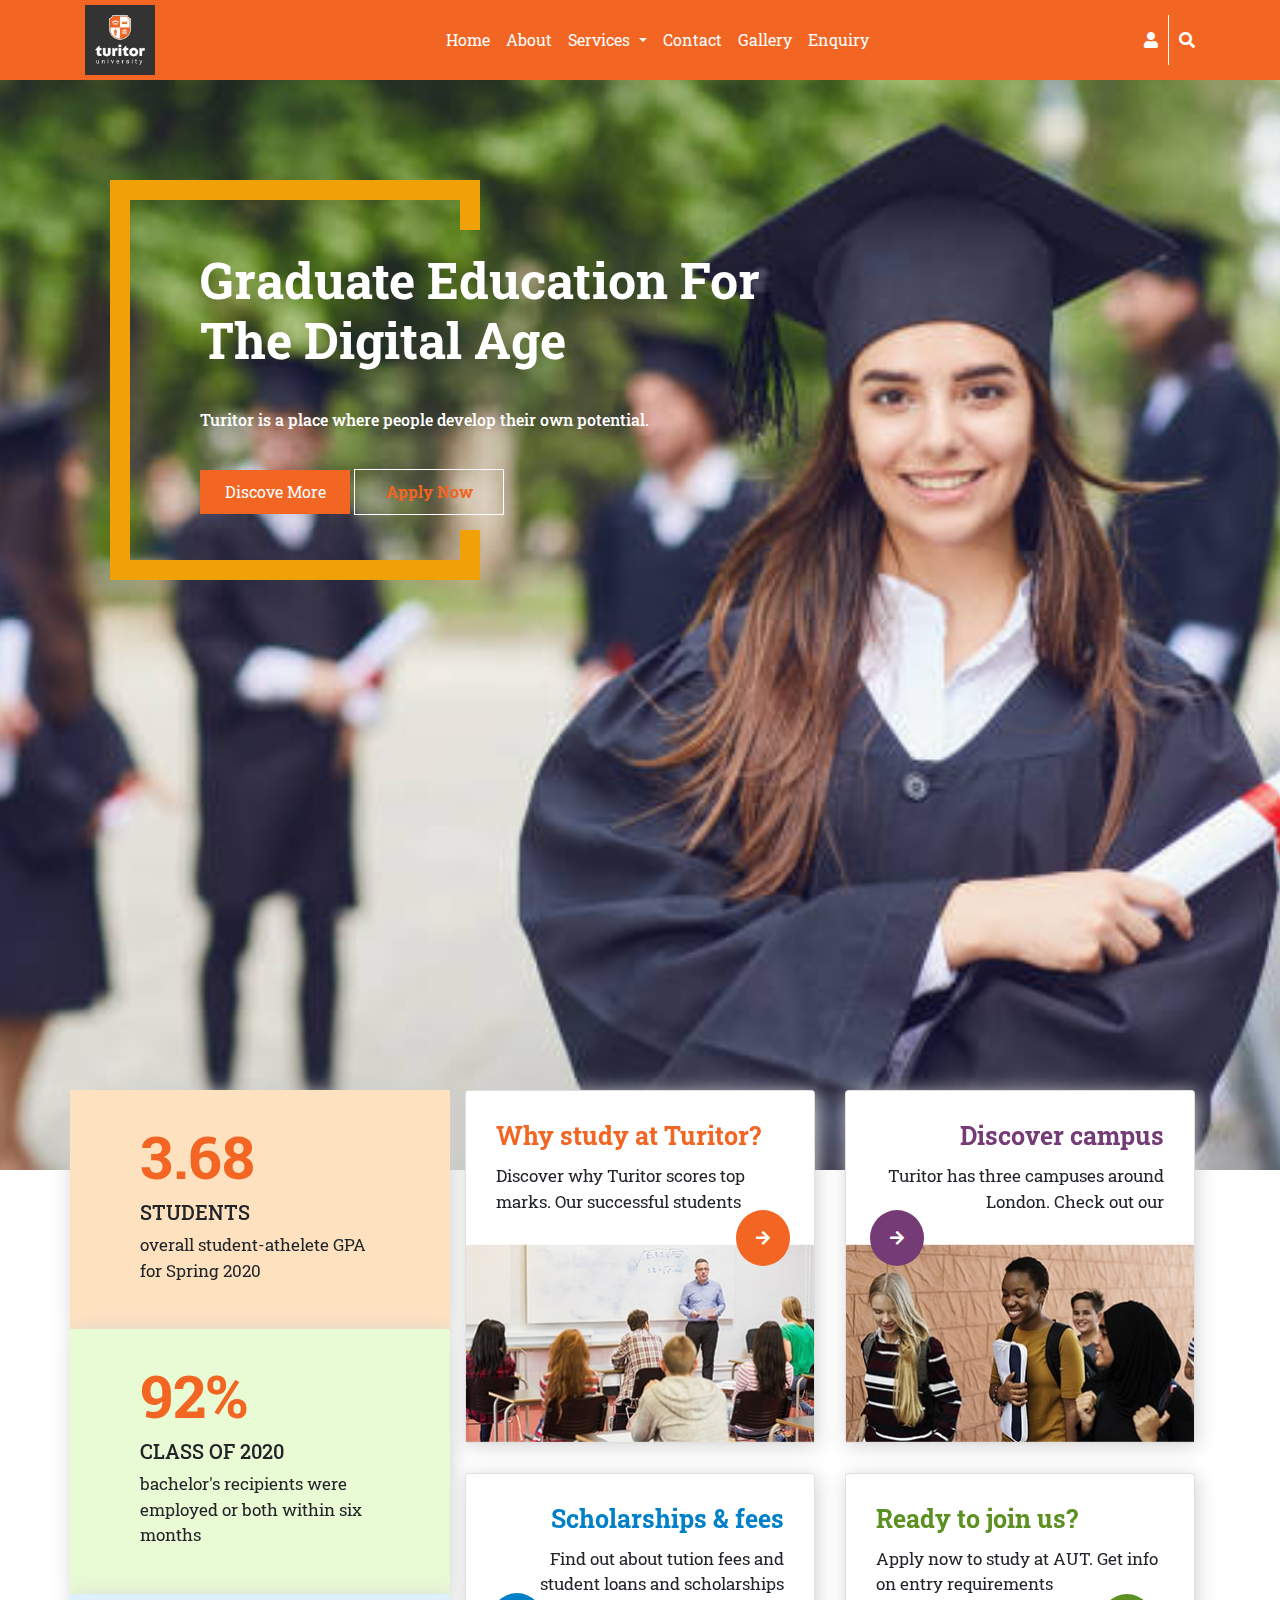
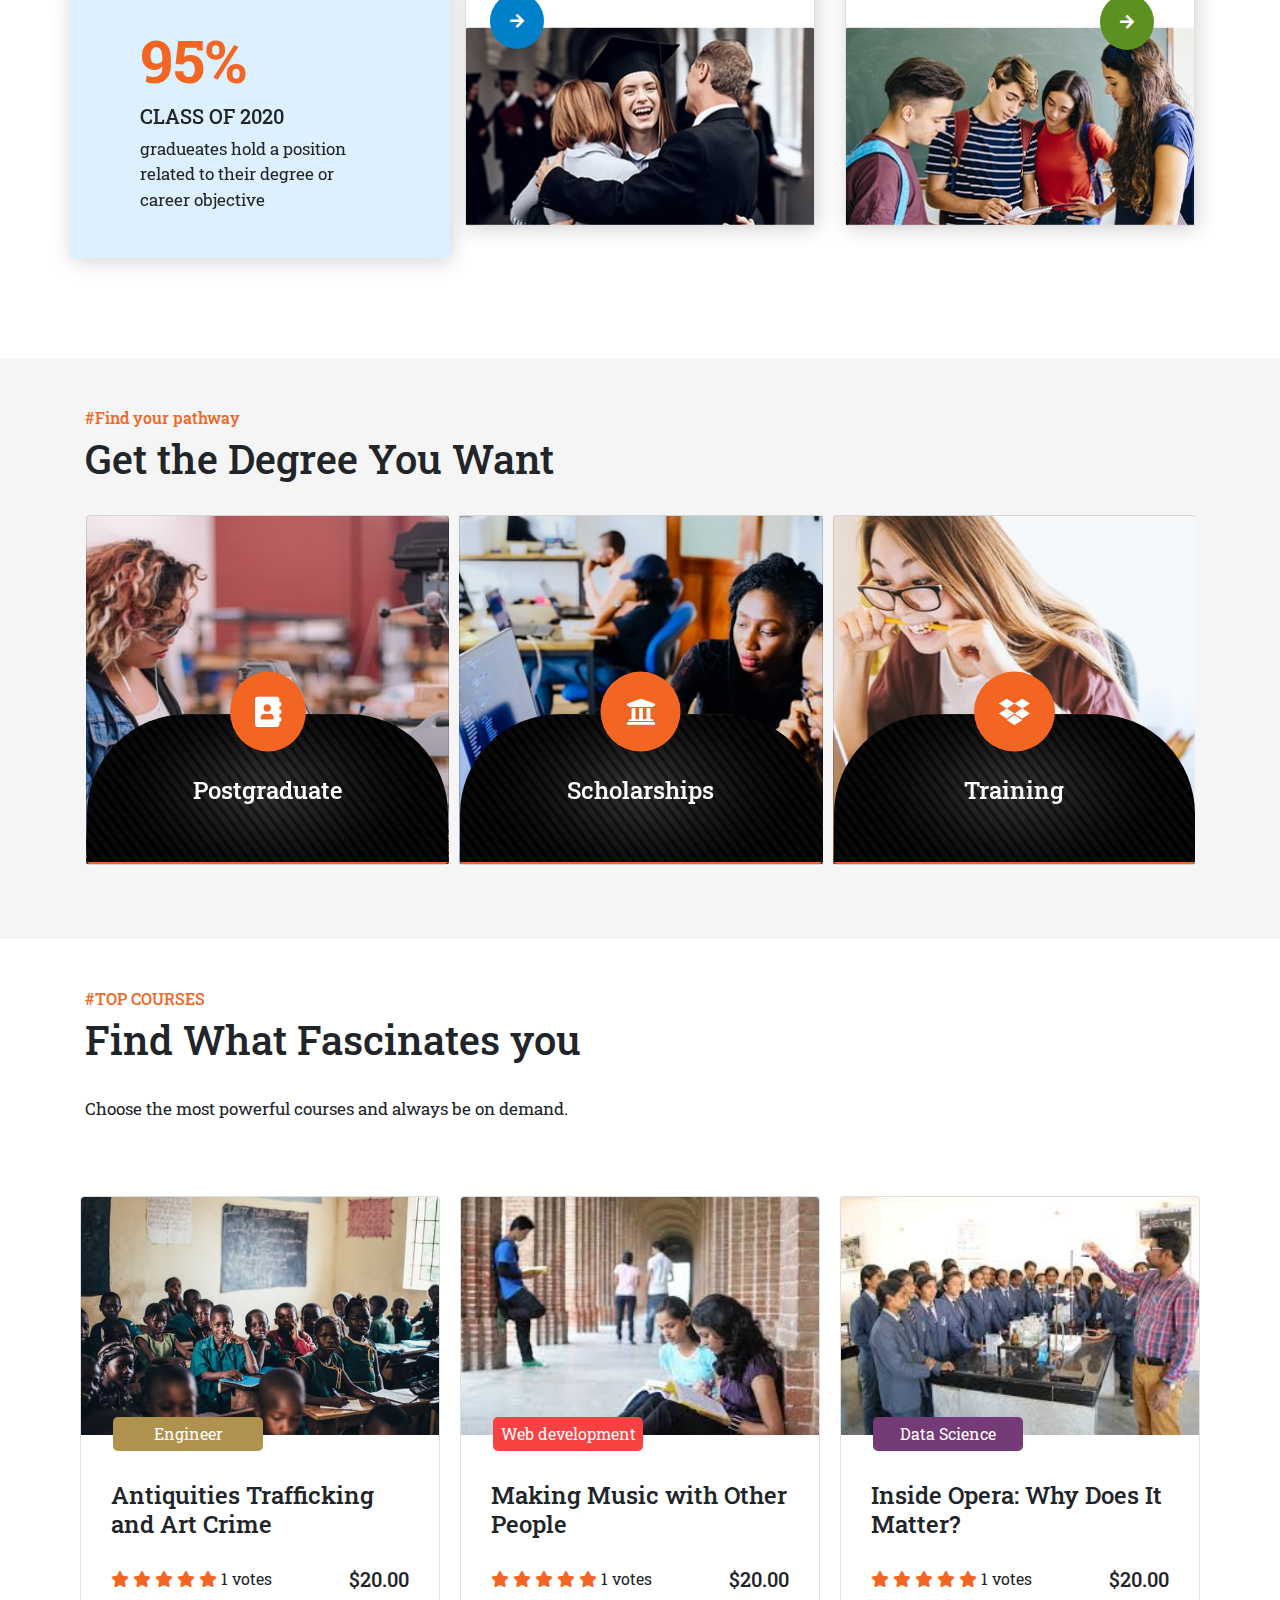
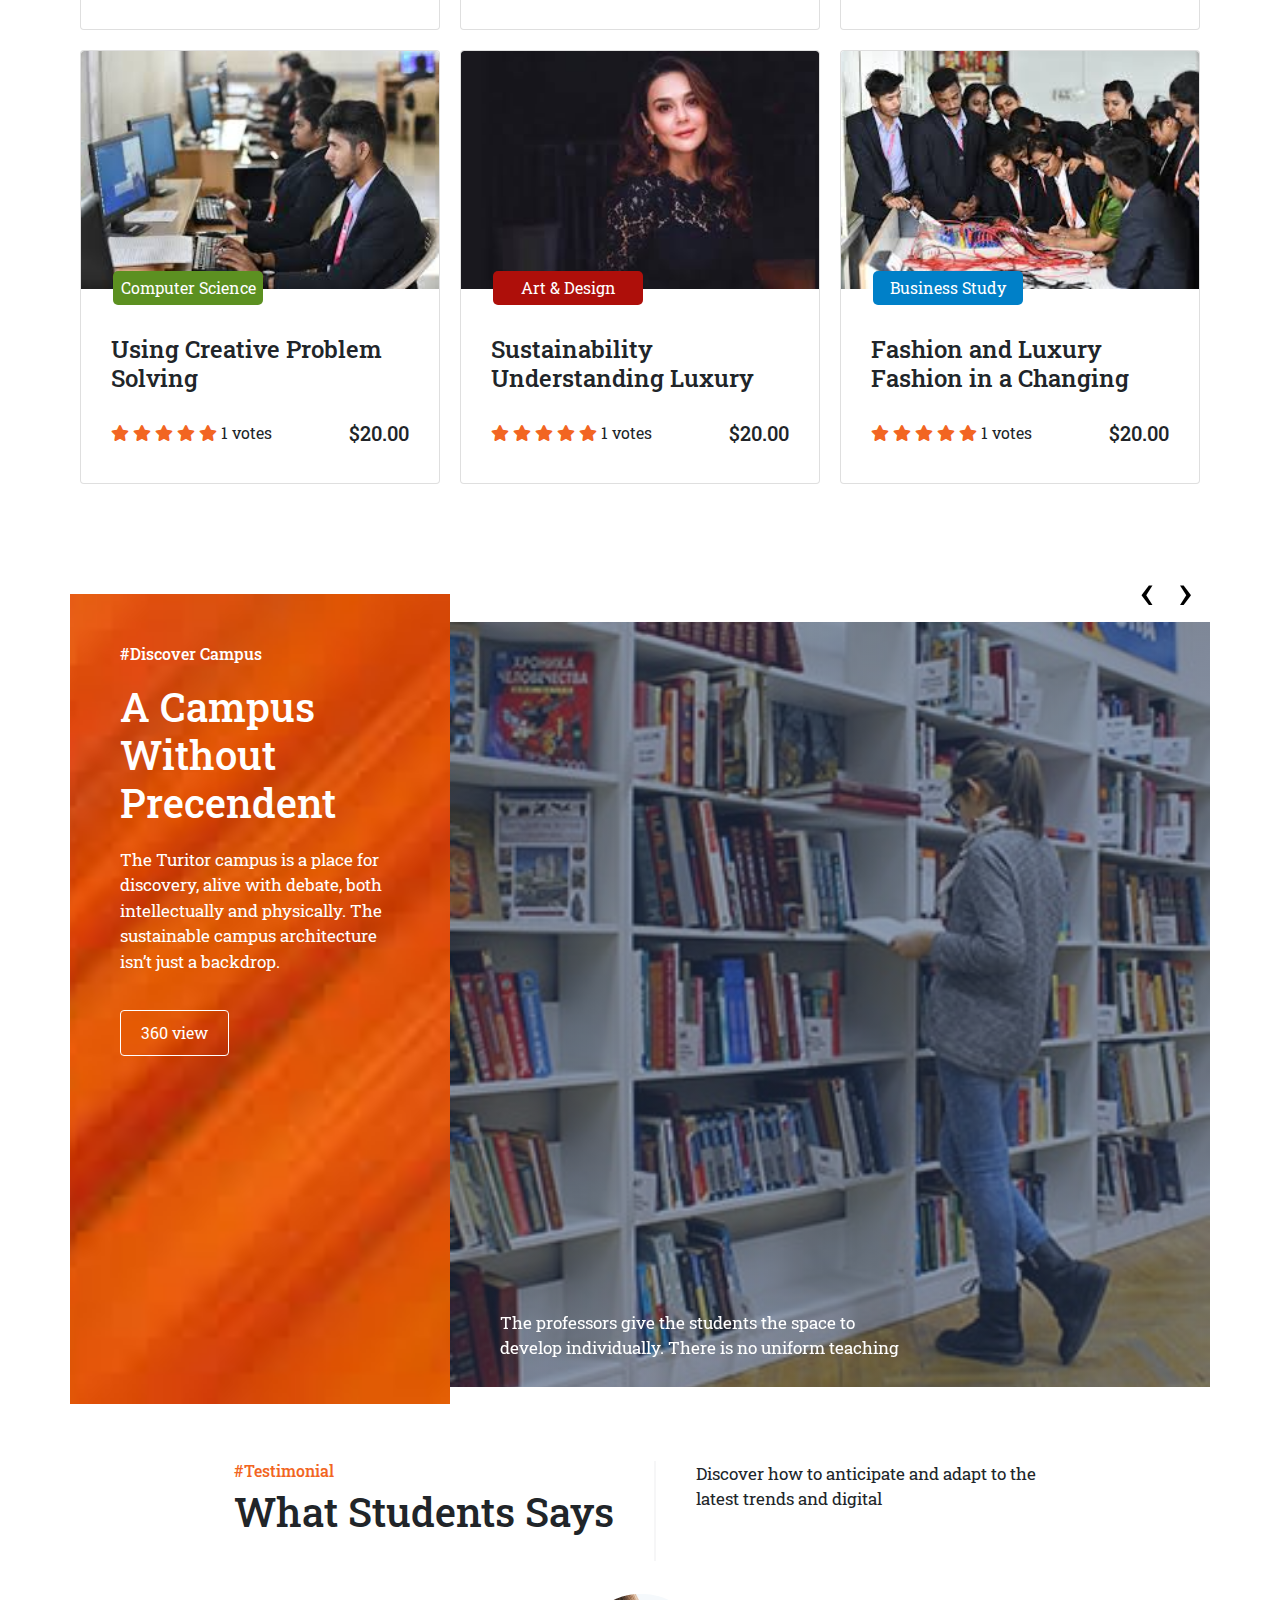
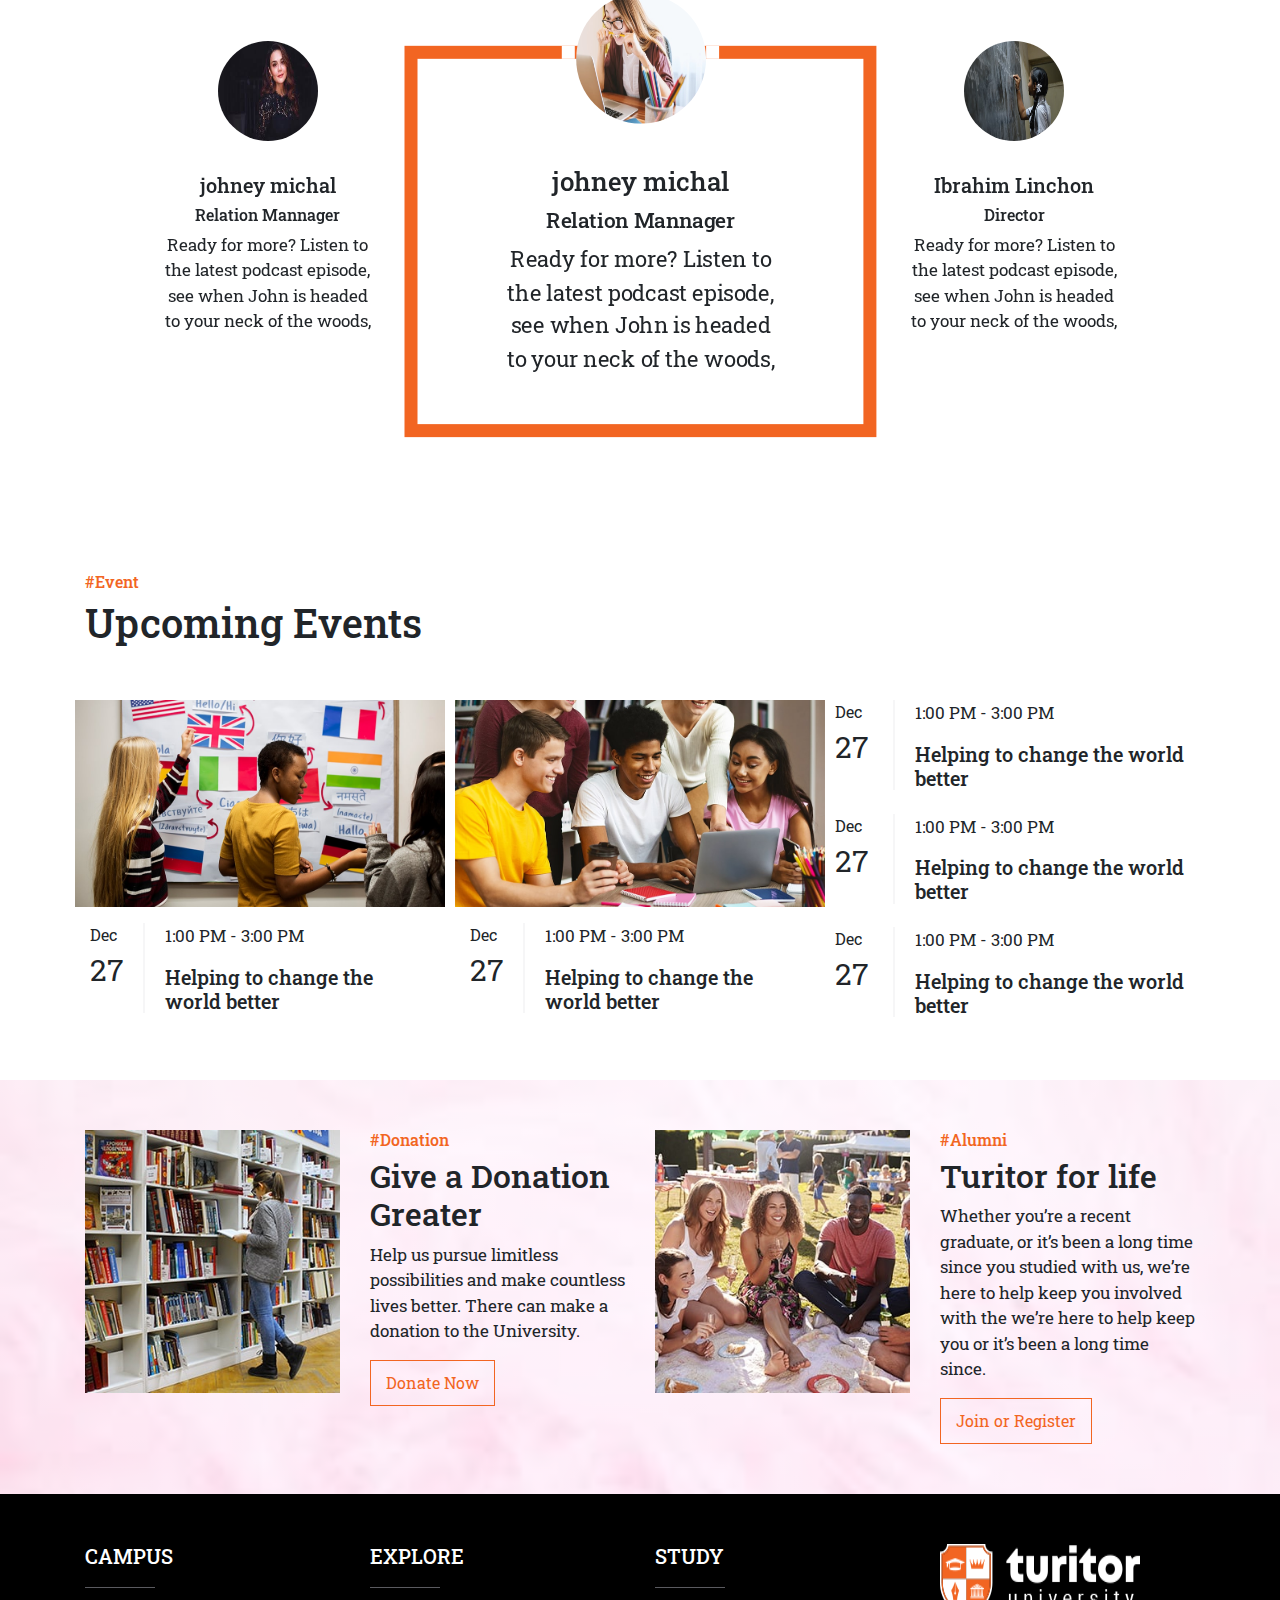
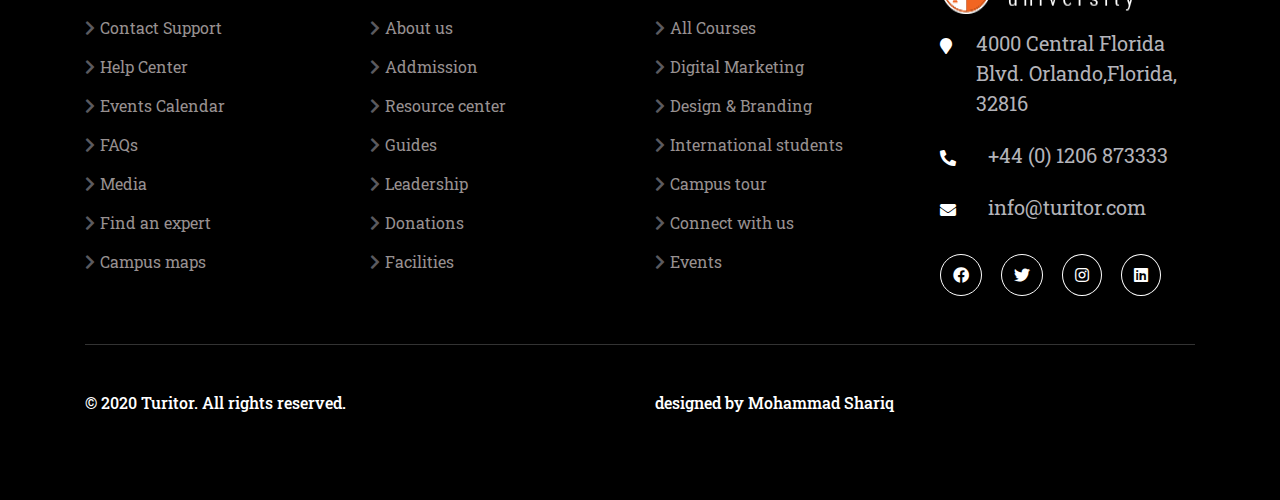
==== commit 95c96552: "Add files via upload" ====
--- a/index.html
+++ b/index.html
@@ -4,7 +4,8 @@
     <meta charset="UTF-8">
     <meta name="viewport" content="width=device-width, initial-scale=1.0">
     <!-----------google fonts  ---->
-    <link rel="stylesheet" href="css/fonts.css">
+    <link rel="preconnect" href="https://fonts.gstatic.com">
+    <link href="https://fonts.googleapis.com/css2?family=Imbue:wght@600&family=Roboto+Slab:wght@600&display=swap" rel="stylesheet">
     <!--------------owl carousel--------------------->
     <link rel="stylesheet" href="https://cdnjs.cloudflare.com/ajax/libs/OwlCarousel2/2.3.4/assets/owl.carousel.min.css">
     <!-----------fontawesome-------------------->
@@ -66,8 +67,8 @@
           <div class="content">
           <h1>Graduate Education For The Digital Age</h1>
           <h6>Turitor is a place where people develop their own potential.</h6>
-          <button type="button" class="btn-1">Discove More</button>
-          <button type="button" class="btn-2">Apply Now</button>
+          <button type="button" class="btn-1a">Discove More</button>
+          <button type="button" class="btn-2a">Apply Now</button>
         </div>
           <span class="line-1"></span>
           <span class="line-2"></span>
@@ -81,8 +82,8 @@
           <div class="content">
           <h1>Graduate Education For The Digital Age</h1>
           <h6>Turitor is a place where people develop their own potential.</h6>
-          <button type="button" class="btn-1">Discove More</button>
-          <button type="button" class="btn-2">Apply Now</button>
+          <button type="button" class="btn-1a">Discove More</button>
+          <button type="button" class="btn-2a">Apply Now</button>
         </div>
           <span class="line-1"></span>
           <span class="line-2"></span>
@@ -96,8 +97,8 @@
           <div class="content">
           <h1>Graduate Education For The Digital Age</h1>
           <h6>Turitor is a place where people develop their own potential.</h6>
-          <button type="button" class="btn-1">Discove More</button>
-          <button type="button" class="btn-2">Apply Now</button>
+          <button type="button" class="btn-1a">Discove More</button>
+          <button type="button" class="btn-2a">Apply Now</button>
         </div>
           <span class="line-1"></span>
           <span class="line-2"></span>
--- a/css/style.css
+++ b/css/style.css
@@ -1,442 +1,493 @@
-.header {background:url(../assets/main.jpg);
-background-size: cover; width:100%; height:130vh; 
-background-position: center; background-repeat: no-repeat;}
-.navbar .navbar-brand img{width:70px; height: 70px;}
-.navbar{background:#f26522; padding: 0;}
-.content{width:600px;  color:white; position: absolute;
-top:250px; left: 200px;}
-.fa-bars{color:white;}
-.nav-last{display: flex; align-items: center;}
-.nav-line{display:block; width:1px; height: 50px; background:white;margin: 0 10px;}
-.navbar-toggler:focus{border:none; outline: 0;}
-.header h1{font-size: 50px; font-weight: bolder;}
-.header h6{margin:40px 0;}
-.navbar ul li a{color:white!important;}
-.btn-1{background:#f26522; width:150px; color:white;
-padding:10px; border:none;}
-.btn-1:focus{outline: 0; border:none;}
-.btn-2{background:none; border:none; border:1px solid white;
-color:#f26522; width: 150px; padding: 10px; font-weight: bolder;}
-.btn-2:hover{background:white;}
-.btn-2:focus{outline: 0; border:none;}
-.line-1{position: relative; background:#f0a108; width:20px;
-height: 360px; left:110px; top:200px; display: block;}
-.line-2{display: block; position: relative; width:350px;
-height: 20px; background:#f0a108; top:200px; left: 110px;}
-.line-3{display: block; position: relative; width:350px;
-height: 20px; background:#f0a108; bottom:200px; left: 110px;}
-.line-4{position: relative; background:#f0a108; width:20px;
-height: 50px; left:460px; top:130px; display: block;}
-.line-5{position: relative; background:#f0a108; width:20px;
-height: 50px; left:460px; bottom:270px; display: block;}
-.dropdown-menu{margin-top: 20px; background:#f26522;}
-.dropdown-menu .dropdown-item{margin: 5px 0;}
-.dropdown-menu .dropdown-item:hover{ color:black!important;}
-@media(max-width:1350px){
-   
-}
-@media(max-width:992px){
-.header h1{font-size: 30px;}
-.header h6{margin:20px 0;}
-.content{width:400px; top:265px; left: 150px;}
-.line-1{height: 320px; top:200px; }
-.line-3{bottom:150px;}
-.line-5{ bottom:220px; }
-.nav-last{display: none;}
-.menu-bar{display:flex; justify-content: end;}
-}
-@media(max-width:768px){    
-    .line-1{height: 290px; left:50px; top:200px;}
-    .line-2{top:200px; left: 50px;}
-    .line-3{ bottom:130px; left: 50px;}
-    .line-4{left:400px; top:130px;}
-    .line-5{left:400px; bottom:200px;}
-    .content{top:250px; left: 100px;}   
-}
-@media(max-width:576px){
-    .dropdown-menu{margin-top: 0px; border:none;}
-    .dropdown-menu .dropdown-item{padding:0; margin:10px 0;}
-   .line-1{height: 280px; left:10px; top:210px;}
-    .line-2{top:200px; left: 10px; width:300px;}
-    .line-3{ bottom:110px; left: 10px; width:300px;}
-    .line-4{left:290px; top:140px; height: 30px;}
-    .line-5{left:290px; bottom:150px;height: 30px;}
-    .content{top:250px; left: 40px; width: 330px;} 
-    .navbar{padding:0 10px;}
-}
-@media(max-width:400px){
-    .line-1{height: 250px; left:10px; top:110px;width: 8px;}
-     .line-2{top:100px; left: 10px; width:300px; height: 8px;}
-     .line-3{ bottom:150px; left: 10px; width:300px; height: 8px;}
-     .line-4{left:308px; top:70px; width: 8px; height:20px ;}
-     .line-5{left:308px; bottom:178px; height:20px; width: 8px;}
-     .content{top:130px; left: 30px; width:320px;} 
- }
-/*------------------about ---------------*/
-.about{margin-top:-80px; padding-bottom: 100px;}
-.side-1{background:#fee2c0; padding:30px 70px;}
-span h1{font-size: 60px; color:#f26522; font-weight: bold;}
- p{font-size: 17px;}
-.side-2{background:#e9fbd5; padding:30px 70px;}
-.side-3{background:#dcf1fd; padding:30px 70px;}
-.col-lg-6{padding-bottom: 30px;}
-.card-body{padding: 30px ;}
-.card img{position: relative;}
-.right-side{padding:20px; color:white; background:#f26522;
-border-radius: 100%;position: absolute; top: 120px; right:40px}
-.green{background:#5c9021;}
-.left-side{padding:20px; color:white; background:#753b76;
- border-radius: 100%;position: absolute; top: 120px; left:40px}
-.cyan{background:#0080c8;}
-.about .card, .shadow{box-shadow: 2px 3px 20px lightgray;}
-@media(max-width:1200px){
-.right-side{ top: 180px; right:40px}
-.green{ top: 150px;}
-.left-side{ top: 150px; left:40px}
-.cyan{top: 180px;}
-}
-@media(max-width:992px){
-    .right-side{ top: 100px; right:40px}
-    .green{ top: 100px;}
-    .left-side{ top: 100px; left:40px}
-    .cyan{top: 100px;}
-    }
- @media(max-width:530px){
-    .right-side{ top: 125px; right:40px}
-    .green{ top: 125px;}
-    .left-side{ top: 125px; left:40px}
-    .cyan{top: 125px;}
-        }
-/*----------------------degree-----------------------*/
-.degree{padding: 50px 10px; background:#f5f5f5;}
-.card1{background:url(../assets/education-9.jpg); width:100%;height: 350px;
-background-size: cover; background-position: center; 
-background-repeat: no-repeat; position: relative; overflow:hidden;}
-.degree .card img{width:100%; height: 150px; position:absolute; 
-left: 0; bottom:0; border-radius: 100px  100px 0 0;}
-.icon{position: absolute; top:65%; left:50%; transform:translate(-50%, -50%);}
-.icon i{background:#f26522; padding: 25px; border-radius: 100%;
-font-size: 30px;}
-.shuter{background:#f26522; width:100%; height: 350px; text-align: center; 
-color:white; position: absolute;   bottom:-100%;
- transition:all linear 0.3s;}
-.card:hover .shuter{bottom:0;}
-.top-icon{color:#f26522; padding: 25px; border-radius: 100%; background:white;
-font-size: 30px; margin-top: 50px;}
-.shuter a{color:white; text-decoration: none;}
-.shuter hr{width:80px; height: .5px; background:white; margin-top: -3px;}
-.card2{background:url(../assets/education-5.jpg); width:100%;height: 350px;
-    background-size: cover; background-position: center; 
-    background-repeat: no-repeat; position: relative; overflow:hidden;}
-.card3{background:url(../assets/education-7.jpg); width:100%;height: 350px;
-        background-size: cover; background-position: center; 
-        background-repeat: no-repeat; position: relative; overflow:hidden;}
-/*-------------------carousel icon-----------------------*/
-.owl-carousel{position: relative;}
-.owl-carousel .owl-nav button.owl-next { color:black;
-font-size: 50px;padding:50px; border-radius:100%; width:50px;
- border:none;outline:0;position: absolute; top: -5%; right:0%;}
- .owl-carousel .owl-nav button.owl-prev{color:black;
-    font-size: 50px;padding:50px; border-radius:100%; width:50px;
-     border:none;outline:0;position: absolute; top: -5%; right:5%;}
-/*-------------------icon close---------------------- */
-@media(max-width:992px){
-    .owl-carousel{position: relative;}
-    .owl-carousel .owl-nav button.owl-next {position: static;}
-     .owl-carousel .owl-nav button.owl-prev{position: static;margin-left: 43%;}
-}
-
-
-
-@media(max-width:768px){
-    .degree{padding:50px 10px;}
-    .degree .card img{width:100%; height: 120px;}
-    .degree h1{font-size: 35px;}
-    .icon{position: absolute; top:75%; left:50%; transform:translate(-50%, -50%);}  
-}
-@media(max-width:540px){
-    
-    .degree h1{font-size: 30px;}
-}
-@media(max-width:480px){
-  
-    .degree h1{font-size: 20px;}
-}
-/*----------------------section 3----------------------*/
-.find{padding:50px 10px;}
-.find .col-lg-4{padding: 10px;}
-.find .card{position: relative; overflow: hidden;}
-.find .card img{position: relative;}
-.bt-1{background:#ae924d; width:150px!important; padding:5px; border-radius: 5px; 
-color:white; position: absolute; top:55%; left: 30%;
-transform: translate(-50%, -50%); text-align: center;} 
-.fa-star{color:#f26522;}
-.bt-2{background:rgba(255, 255, 255, 0.2); width:150px!important; padding:5px;
-     border-radius: 5px; color:white;}
-.price{display: flex; justify-content: space-between;}
-.shutter{background:#ae924d; color:white;width: 100%; height: 100%;
-padding:50px 40px; position: absolute; top:-100%;
-left: -100%; transition: all linear 0.3s;}
-.find .card:hover .shutter{ top:0%; left: 0%;}
-.shutter img{width:60px; height: 60px; float: left;}
-.shutter h6{float: left; margin-left: 10px; line-height: 60px;}
-.shutter .para{margin-top: 90px;}
-.find .card button{border:none!important; outline: 0;}
-.shutter hr{width:100%; height: 1px; background:rgba(255, 255, 255, 0.2);}
-.shutter1{background:#fa4142;}
-.bt-3{background:#fa4142;}
-.bt-4{background:#f37070; }
-.shutter2{background:#753b76;}
-.bt-5{background:#753b76;}
-.bt-6{background:#8c428d;} 
-.shutter3{background:#5c9021;}
-.bt-7{background:#5c9021;}
-.bt-8{background:#7cdd0d;} 
-.shutter4{background:#ae0f0a;}
-.bt-9{background:#ae0f0a;}
-.bt-0{background:#f17672;} 
-.shutter5{background:#0080c8;}
-.bt-11{background:#0080c8;}
-.bt-12{background:#4ab2ee;} 
-@media(max-width:1200px){
-    .shutter{padding:10px 20px;}
-    .bt-1{top:47%; left: 30%;} 
-    .bt-3{top:50%; left: 30%;}
-    .bt-5{top:50%; left: 30%;}
-    .bt-7{top:50%; left: 30%;}
-}
-@media(max-width:992px){
-    .shutter{padding: 40px;}
-    .bt-1{top:53%; left: 40%;} 
-    .bt-3{top:53%; left: 40%;}
-    .bt-5{top:53%; left: 40%;}
-    .bt-7{top:53%; left: 40%;}
-    .bt-11{top:53%; left: 40%;}
-    .find h4{font-size: 25px;}
-}
-@media(max-width:800px){
-    .shutter{padding: 40px;}
-    .bt-1{top:50%; left: 40%;} 
-    .bt-3{top:50%; left: 40%;}
-    .bt-5{top:50%; left: 40%;}
-    .bt-7{top:52%; left: 40%;}
-    .bt-11{top:52%; left: 40%;}
-}
-
-@media(max-width:768px){
-    .find{padding: 50px 10px;}
-    .shutter{padding:10px;}
-    .shutter p{font-size: 15px;}
-    .shutter h4{font-size: 20px;}
-    .bt-1{top:45%; left: 40%;} 
-    .bt-3{top:45%; left: 40%;}
-    .bt-5{top:45%; left: 40%;}
-    .bt-7{top:45%; left: 40%;}
-    .bt-11{top:45%; left: 40%;}
-    .find h4{font-size: 17px;}
-}
-@media(max-width:600px){
-    .shutter{padding:10px }
-    .bt-1{top:45%; left: 40%;} 
-    .bt-3{top:45%; left: 40%;}
-    .bt-5{top:45%; left: 40%;}
-    .bt-7{top:45%; left: 40%;}
-    .bt-11{top:45%; left: 40%;}
-    .find h4{font-size: 17px;}
-}
-@media(max-width:576px){
-    .shutter{padding:100px; }
-    .bt-1{top:68%; left: 30%;} 
-    .bt-3{top:68%; left: 30%;}
-    .bt-5{top:68%; left: 30%;}
-    .bt-7{top:68%; left: 30%;}
-    .bt-11{top:68%; left: 30%;}
-    .find h1{font-size: 30px;}
-    .find .cont p{font-size: 15px;}
-    .find h4{font-size: 20px;}
-}
-@media(max-width:535px){
-    .shutter{padding:100px 50px; }
-    .bt-1{top:65%; left: 30%;} 
-    .bt-3{top:65%; left: 30%;}
-    .bt-5{top:65%; left: 30%;}
-    .bt-7{top:67%; left: 30%;}
-    .bt-11{top:65%; left: 30%;}
-}
-@media(max-width:500px){ 
-    .find h1{font-size: 30px;}
-    .find .cont p{font-size: 13px;}
-    .find h4{font-size: 15px;}
-}
-
-@media(max-width:470px){
-    .find h1{font-size: 30px;}
-    .find .cont p{font-size: 13px;}
-    .find h4{font-size: 15px;}
-}
-@media(max-width:425px){
-    
-    .bt-1{top:62%; left: 30%;} 
-    .bt-3{top:62%; left: 30%;}
-    .bt-5{top:62%; left: 30%;}
-    .bt-7{top:62%; left: 30%;}
-    .bt-11{top:62%; left: 30%;}
-}
-@media(max-width:476px){
-    .shutter{padding:100px 50px;}   
-}
-@media(max-width:380px){
-    .shutter{padding:10px ;}
-    .bt-1{top:57%; left: 30%;} 
-    .bt-3{top:57%; left: 30%;}
-    .bt-5{top:57%; left: 30%;}
-    .bt-7{top:57%; left: 30%;}
-    .bt-11{top:57%; left: 30%;}
-}
-/*--------------------section side carousel-------------------------------*/
-.side-carousel{padding:50px 10px;}
-.side-carousel .col-lg-8, .col-lg-4{padding:0;}
-.ls{background:url(../assets/owl-side1.jpg); width: 100%; height: 90vh;
-background-size: cover; background-position: center; 
-background-repeat:no-repeat; padding:50px;}
-.ls h1{margin:20px 0;}
-.ls .btn-outline{background:none; border:1px solid white!important; color:white;
-margin-top:20px; padding:10px 20px; text-align: center;}
-.ls .btn-outline:hover{background:#753b76; border:none!important; outline: 0!important;}
-.bg-img{background:linear-gradient(rgba(40, 58, 90, 0.5), 
-    rgba(40, 58, 90, 0.5)), url(../assets/sec-4-1.jpg);width: 100%; height: 85vh;
-    background-size: cover; background-repeat: no-repeat; margin-top: 28px; position: relative;}
-.img1{background:linear-gradient(rgba(40, 58, 90, 0.5), 
-    rgba(40, 58, 90, 0.5)),url(../assets/sec-4-2.jpg); width: 100%; height: 85vh;
-    background-size: cover; background-repeat: no-repeat; margin-top: 28px;}
-.img2{background:linear-gradient(rgba(40, 58, 90, 0.5), 
-    rgba(40, 58, 90, 0.5)),url(../assets/sec-4-3.jpg); width: 100%; height: 85vh;
-    background-size: cover; background-repeat: no-repeat; margin-top: 28px;}
-.bg-img p{color:white; position:absolute; left:50px; bottom:10px;}  
-@media(max-width:768px){
-    .side-carousel{padding:50px 10px;}
-}
-/*----------------------carousel 3 -----------------------*/
-.carousel-3{padding-top: 50px 10px;}
-.text-head{width: 100%; padding:10px 150px;}
-.line-owl{display: block; width:2px; height: 100px; background:rgb(246, 246, 247);
-margin:0 40px;}
-.owl-heading p{width:350px;}
-.owl-heading h6{color:#f26522;}
-.owl-heading{display: flex; justify-content: space-between; 
-    justify-content: center;}
-.testomonial{padding: 50px; background: rgb(246, 246, 247);}
-.box-1{padding:130px 0;}
-.box-2{padding: 12px 0; position: relative;}
-.box-2::before{content: ""; position: absolute; width:10px; height: 10px;
-background:white; top:-10px; left: 111px; border:none!important;}
-.box-2::after{content: ""; position: absolute; width:10px; height: 10px;
-    background:white; top:-10px; right: 111px; border:none!important;}
-    /*
-.cut{position: absolute; width:50px; height: 10px; background:white; 
-    top:-10px; left: 45px;}
-.awesome{position: absolute; color:#f26522; top:-20px; left: 55px;}
-*/
-.box-3{margin-top:60px; text-align: center; padding: 10px 0;}
-.testomonial .box-3 h5{font-weight: bolder;}
-.circle{width:100px; height: 100px; border-radius: 100%; position: absolute;
-left:50%; top:0%; transform: translate(-50%, -50%);}
-.circle img{width:100%; height: 100%; border-radius: 100%;}
-.owl-carousel.owl-drag .owl-item.active.center .box-1 
-.box-2{border:10px solid #f26522; transition:0.5s;transform: scale(1.3);}
-.paragraph{ padding:0 20px; width:250px;}
-@media(max-width: 1190px){
-  .box-1{padding-top:130px 0;} 
-}
-@media(max-width:992){
-    .carousel-3 .owl-heading{padding:0;}
- .carousel-3 .owl-heading .heading-1 h1{font-size: 20px;}
-}
-@media(max-width: 768px){
-    .carousel-3{padding-top: 50px 10px;}
-  .testomonial .box-3 h5{font-size: 20px; font-weight: bolder;}
-  .testomonial .box-3 h6{font-size: 15px;}
-  .testomonial .box-3 p{font-size: 10px;}
-  .testomonial .box-3{margin-top: 20px;}
-  .circle{width: 70px; height: 70px; border-radius: 100%;}
-  .box-1{padding:100px 0;}
-  .testomonial{padding-bottom: 0px;}
-  .line-owl{display:none; }
-    .owl-heading p{width:100%;}
-    .owl-heading{display: flex; flex-direction: column; text-align: center;}
-}
-@media(max-width: 576px){
-.owl-carousel.owl-drag .owl-item.active.center .box-1 
-.box-2{border:10px solid white; transition:0s;transform: scale(1.0);}
-.heading-1 h1{font-size: 25px;}
-}
-/*--------------------- upcoming-event------------------*/
-.upcoming-event{padding:50px 10px;}
-.upcoming-event .col-lg-4{padding:5px;}
-.a2{margin-left: 20px;}
-.upcoming-event h6{color:#f26522;}
-.box-content{display:flex; justify-content: space-between;}
-.hed{font-size: 30px;}
-.line-9{display: block; width: 2px; height: 90px; background:rgb(246, 246, 247);}
-.img-box{overflow: hidden;}
-.img-box img{transition: all linear 2s;}
-.a-1:hover .img-box img{transform: scale(1.3);}
-@media(max-width:768px){
-    .upcoming-event{padding:10px}
-}
-/*-------------------second-last----------------------*/
-.second-last{padding: 50px 10px;}
-/*  .second-last{background-image: linear-gradient(to right top, 
-    #f4c5e0, #f5d0e7, #f5daee, #f7e5f3, #f9eff8, #faeff9, #fbeefb, #fceefc, 
-    #fbe4fb, #fbd9fb, #facffa, #f9c4f9);}  */
-.second-last{background:linear-gradient(rgba(255, 255, 255, 0.8),rgba(255, 255, 255, 0.7)), url(../assets/texture.jpg); background-size: cover;
-background-repeat: no-repeat; width: 100%; height: 100%;}
-.last-btn{background:none; border:1px solid #f26522; color:#f26522;padding: 10px 15px;}
-.last-btn:hover{color:white; background:#f26522;}
-.second-last h6{color:#f26522;}
-@media(max-width:992px){
-    .second-last .col-lg-3{padding: 5px;}  
-    .second-last .pad{padding:0 20px;}
-    .second-last .pad p{margin:30px 0;}
-}
-@media(max-width:768px){
-   .second-last .image {text-align: center; margin-bottom: 20px;}
-   .second-last{padding: 50px 10px;}
-   .second-last .lbtn{margin-bottom: 30px;}
-}
-@media(max-width:568px){
-    .second-last h6{margin-top: 20px;}
-}
-@media(max-width:410px){
-    .second-last h2{font-size:25px;}
-}
-/*---------------footer----------------------------*/
-.footer{background:black; padding:50px 25px; color:white;}
-.footer ul{list-style: none; padding:0;}
-.footer ul li{margin-bottom:15px; color:#333333;}
-.footer ul li:hover{ color:white;}
-.footer ul li::before {
-    font-family: "Font Awesome 5 Free"; font-weight: 600; content: "\f054";
-    padding-right: 5px; color:rgb(90, 90, 95);}
-.footer .footer-logo img{width: 200px; height: 70px;}
-.footer  p{padding: 0; font-size: 20px; margin-top: -10px; color:rgb(179, 179, 185);}
-.footer .footer-icons i{margin-right: 15px; padding:12px;border-radius: 100%;
-border:1px solid white;}
-.footer .footer-icons i:hover:nth-child(odd){background:#007fc8;}
-.footer .footer-icons i:hover:nth-child(even){background:#fd8d24;}
-.footer h5{position: relative;}
-.footer h5::before{content:""; width:70px; height: 1px; background:rgb(90, 90, 95);
- position: absolute; bottom: -20px; left: 0;}
- .footer .last-line{display: block; width:100%; height: 1px; background:#333333;}
-@media(max-width:1200px){
-    .footer  p{font-size: 15px;}
-    .footer .footer-icons i{margin-right: 5px;}
-}
-@media(max-width:992px){ 
-    .footer  p{font-size: 20px;}
-    .footer .footer-icons i{margin-right: 15px;}
-}
-@media(max-width:768px){
-    .footer{ padding:50px 10px;}
-    .footer h6{text-align: center;}
+body{font-family: 'Roboto Slab', serif;}
+.bg-1 {background:url(../assets/main.jpg);
+background-size: cover; width:100vw; height:130vh; 
+background-position: center; background-repeat: no-repeat;}
+.bg-2 {background:url(../assets/card-img-6.jpg);
+background-size: cover; width:100%; height:130vh; 
+background-position: center; background-repeat: no-repeat;}
+.bg-3 {background:url(../assets/education-4.jpg);
+background-size: cover; width:100%; height:130vh; 
+background-position: center; background-repeat: no-repeat;}
+.navbar .navbar-brand img{width:70px; height: 70px;}
+.navbar{background:#f26522; padding: 0;}
+.content{width:600px;  color:white; position: absolute;
+top:250px; left: 200px;}
+.fa-bars{color:white;}
+.nav-last{display: flex; align-items: center;}
+.nav-line{display:block; width:1px; height: 50px; background:white;margin: 0 10px;}
+.navbar-toggler:focus{border:none; outline: 0;}
+.header h1{font-size: 50px; font-weight: bolder;}
+.header h6{margin:40px 0;}
+.navbar ul li a{color:white!important;}
+.btn-1a{background:#f26522; width:150px; color:white;
+padding:10px; border:none;}
+.btn-1a:focus{outline: 0; border:none;}
+.btn-2a{background:none; border:none; border:1px solid white;
+color:#f26522; width: 150px; padding: 10px; font-weight: bolder;}
+.btn-2a:hover{background:white;}
+.btn-2a:focus{outline: 0; border:none;}
+.line-1{position: relative; background:#f0a108; width:20px;
+height: 360px; left:110px; top:200px; display: block;}
+.line-2{display: block; position: relative; width:350px;
+height: 20px; background:#f0a108; top:200px; left: 110px;}
+.line-3{display: block; position: relative; width:350px;
+height: 20px; background:#f0a108; bottom:200px; left: 110px;}
+.line-4{position: relative; background:#f0a108; width:20px;
+height: 50px; left:460px; top:130px; display: block;}
+.line-5{position: relative; background:#f0a108; width:20px;
+height: 50px; left:460px; bottom:270px; display: block;}
+.dropdown-menu{margin-top: 20px; background:#f26522;}
+.dropdown-menu .dropdown-item{margin: 5px 0;}
+.dropdown-menu .dropdown-item:hover{ color:black!important;}
+@media(max-width:1350px){
+   
+}
+@media(max-width:992px){
+.header h1{font-size: 30px;}
+.header h6{margin:20px 0;}
+.content{width:400px; top:265px; left: 150px;}
+.line-1{height: 320px; top:200px; }
+.line-3{bottom:150px;}
+.line-5{ bottom:220px; }
+.nav-last{display: none;}
+.menu-bar{display:flex; justify-content: end;}
+}
+@media(max-width:768px){    
+    .line-1{height: 290px; left:50px; top:200px;}
+    .line-2{top:200px; left: 50px;}
+    .line-3{ bottom:130px; left: 50px;}
+    .line-4{left:400px; top:130px;}
+    .line-5{left:400px; bottom:200px;}
+    .content{top:250px; left: 100px; width: 550px;}  
+    /* .line-1{height: 380px; left:80px; top:250px;width: 20px;}
+    .line-2{top:230px; left: 100px; width:480px; height: 20px;}
+    .line-3{ bottom:150px; left: 100px; width:480px; height: 20px;}
+    .line-4{left:560px; top:150px; width: 20px; height:40px ;}
+    .line-5{left:560px; bottom:190px; height:40px; width: 20px;}
+    .content{top:330px; left: 160px; width:550px;} 
+    .content h1{font-size:45px;}
+    .content h6{font-size:25px;}
+    .bg-1, .bg-2, .bg-3{height: 85vh;}  */
+}
+
+@media(max-width:576px){
+    .dropdown-menu{margin-top: 0px; border:none;}
+    .dropdown-menu .dropdown-item{padding:0; margin:10px 0;}
+   .line-1{height: 280px; left:10px; top:210px;}
+    .line-2{top:200px; left: 10px; width:300px;}
+    .line-3{ bottom:110px; left: 10px; width:300px;}
+    .line-4{left:290px; top:140px; height: 30px;}
+    .line-5{left:290px; bottom:150px;height: 30px;}
+    .content{top:250px; left: 40px; width: 330px;} 
+    .navbar{padding:0 10px;}
+}
+@media(max-width:411px){
+    .line-1{height: 270px; left:30px; top:210px;width: 20px;}
+     .line-2{top:200px; left: 30px; width:280px; height: 20px;}
+     .line-3{ bottom:90px; left: 30px; width:280px; height: 20px;}
+     .line-4{left:310px; top:140px; width: 20px; height:40px ;}
+     .line-5{left:310px; bottom:150px; height:40px; width: 20px;}
+     .content{top:260px; left: 60px; width:300px;} 
+     .content h1{font-size:25px;}
+     .content h6{font-size:15px;}
+     .content .btn-1a, .btn-2a{width:100px; font-size: 10px;}
+     .bg-1, .bg-2, .bg-3{height: 100vh;}
+}
+@media(max-width:414px){
+    .bg-1, .bg-2, .bg-3{height: 100vh;}
+}
+@media(max-width:375px){
+    .bg-1, .bg-2, .bg-3{height: 100vh;}
+}
+ @media(max-width:360px){
+    .line-1{height: 250px; left:10px; top:210px;width: 8px;}
+     .line-2{top:200px; left: 10px; width:250px; height: 8px;}
+     .line-3{ bottom:50px; left: 10px; width:250px; height: 8px;}
+     .line-4{left:258px; top:170px; width: 8px; height:20px ;}
+     .line-5{left:258px; bottom:78px; height:20px; width: 8px;}
+     .content{top:250px; left: 30px; width:300px;} 
+     .content{padding-right:20px;}
+     .content h1{font-size:25px;}
+     .content h6{font-size:15px;}
+     .content .btn-1a, .btn-2a{width:100px; font-size: 10px;}
+     .bg-1, .bg-2, .bg-3{height: 100vh;}
+ }
+ @media(max-width:320px){
+    .bg-1, .bg-2, .bg-3{height: 110vh;}
+}
+/*------------------about ---------------*/
+.about{margin-top:-80px; padding-bottom: 100px;}
+.side-1{background:#fee2c0; padding:30px 70px;}
+span h1{font-size: 60px; color:#f26522; font-weight: bold;}
+ p{font-size: 17px;}
+.side-2{background:#e9fbd5; padding:30px 70px;}
+.side-3{background:#dcf1fd; padding:30px 70px;}
+.col-lg-6{padding-bottom: 30px;}
+.card-body{padding: 30px ;}
+.card img{position: relative;}
+.right-side{padding:20px; color:white; background:#f26522;
+border-radius: 100%;position: absolute; top: 120px; right:40px}
+.green{background:#5c9021;}
+.left-side{padding:20px; color:white; background:#753b76;
+ border-radius: 100%;position: absolute; top: 120px; left:40px}
+.cyan{background:#0080c8;}
+.about .card, .shadow{box-shadow: 2px 3px 20px lightgray;}
+@media(max-width:1200px){
+.right-side{ top: 180px; right:40px}
+.green{ top: 150px;}
+.left-side{ top: 150px; left:40px}
+.cyan{top: 180px;}
+}
+@media(max-width:992px){
+    .right-side{ top: 100px; right:40px}
+    .green{ top: 100px;}
+    .left-side{ top: 100px; left:40px}
+    .cyan{top: 100px;}
+    }
+ @media(max-width:530px){
+    .right-side{ top: 125px; right:40px}
+    .green{ top: 125px;}
+    .left-side{ top: 125px; left:40px}
+    .cyan{top: 125px;}
+        }
+/*----------------------degree-----------------------*/
+.degree{padding: 50px 10px; background:#f5f5f5;}
+.card1{background:url(../assets/education-9.jpg); width:100%;height: 350px;
+background-size: cover; background-position: center; 
+background-repeat: no-repeat; position: relative; overflow:hidden;}
+.degree .card img{width:100%; height: 150px; position:absolute; 
+left: 0; bottom:0; border-radius: 100px  100px 0 0;}
+.icon{position: absolute; top:65%; left:50%; transform:translate(-50%, -50%);}
+.icon i{background:#f26522; padding: 25px; border-radius: 100%;
+font-size: 30px;}
+.shuter{background:#f26522; width:100%; height: 350px; text-align: center; 
+color:white; position: absolute;   bottom:-100%;
+ transition:all linear 0.3s;}
+.card:hover .shuter{bottom:0;}
+.top-icon{color:#f26522; padding: 25px; border-radius: 100%; background:white;
+font-size: 30px; margin-top: 50px;}
+.shuter a{color:white; text-decoration: none;}
+.shuter hr{width:80px; height: .5px; background:white; margin-top: -3px;}
+.card2{background:url(../assets/education-5.jpg); width:100%;height: 350px;
+    background-size: cover; background-position: center; 
+    background-repeat: no-repeat; position: relative; overflow:hidden;}
+.card3{background:url(../assets/education-7.jpg); width:100%;height: 350px;
+        background-size: cover; background-position: center; 
+        background-repeat: no-repeat; position: relative; overflow:hidden;}
+/*-------------------carousel icon-----------------------*/
+.owl-carousel{position: relative;}
+.owl-carousel .owl-nav button.owl-next { color:black;
+font-size: 50px;padding:50px; border-radius:100%; width:50px;
+ border:none;outline:0;position: absolute; top: -5%; right:0%;}
+ .owl-carousel .owl-nav button.owl-prev{color:black;
+    font-size: 50px;padding:50px; border-radius:100%; width:50px;
+     border:none;outline:0;position: absolute; top: -5%; right:5%;}
+/*-------------------icon close---------------------- */
+@media(max-width:992px){
+    .owl-carousel{position: relative;}
+    .owl-carousel .owl-nav button.owl-next {position: static;}
+     .owl-carousel .owl-nav button.owl-prev{position: static;margin-left: 43%;}
+}
+
+
+
+@media(max-width:768px){
+    .degree{padding:50px 10px;}
+    .degree .card img{width:100%; height: 120px;}
+    .degree h1{font-size: 35px;}
+    .icon{position: absolute; top:75%; left:50%; transform:translate(-50%, -50%);}  
+}
+@media(max-width:540px){
+    
+    .degree h1{font-size: 30px;}
+}
+@media(max-width:480px){
+  
+    .degree h1{font-size: 20px;}
+}
+/*----------------------section 3----------------------*/
+.find{padding:50px 10px;}
+.find .col-lg-4{padding: 10px;}
+.find .card{position: relative; overflow: hidden;}
+.find .card img{position: relative;}
+.bt-1{background:#ae924d; width:150px!important; padding:5px; border-radius: 5px; 
+color:white; position: absolute; top:55%; left: 30%;
+transform: translate(-50%, -50%); text-align: center;} 
+.fa-star{color:#f26522;}
+.bt-2{background:rgba(255, 255, 255, 0.2); width:150px!important; padding:5px;
+     border-radius: 5px; color:white;}
+.price{display: flex; justify-content: space-between;}
+.shutter{background:#ae924d; color:white;width: 100%; height: 100%;
+padding:50px 40px; position: absolute; top:-100%;
+left: -100%; transition: all linear 0.3s;}
+.find .card:hover .shutter{ top:0%; left: 0%;}
+.shutter img{width:60px; height: 60px; float: left;}
+.shutter h6{float: left; margin-left: 10px; line-height: 60px;}
+.shutter .para{margin-top: 90px;}
+.find .card button{border:none!important; outline: 0;}
+.shutter hr{width:100%; height: 1px; background:rgba(255, 255, 255, 0.2);}
+.shutter1{background:#fa4142;}
+.bt-3{background:#fa4142;}
+.bt-4{background:#f37070; }
+.shutter2{background:#753b76;}
+.bt-5{background:#753b76;}
+.bt-6{background:#8c428d;} 
+.shutter3{background:#5c9021;}
+.bt-7{background:#5c9021;}
+.bt-8{background:#7cdd0d;} 
+.shutter4{background:#ae0f0a;}
+.bt-9{background:#ae0f0a;}
+.bt-0{background:#f17672;} 
+.shutter5{background:#0080c8;}
+.bt-11{background:#0080c8;}
+.bt-12{background:#4ab2ee;} 
+@media(max-width:1200px){
+    .shutter{padding:10px 20px;}
+    .bt-1{top:47%; left: 30%;} 
+    .bt-3{top:50%; left: 30%;}
+    .bt-5{top:50%; left: 30%;}
+    .bt-7{top:50%; left: 30%;}
+}
+@media(max-width:992px){
+    .shutter{padding: 40px;}
+    .bt-1{top:53%; left: 40%;} 
+    .bt-3{top:53%; left: 40%;}
+    .bt-5{top:53%; left: 40%;}
+    .bt-7{top:53%; left: 40%;}
+    .bt-11{top:53%; left: 40%;}
+    .find h4{font-size: 25px;}
+}
+@media(max-width:800px){
+    .shutter{padding: 40px;}
+    .bt-1{top:50%; left: 40%;} 
+    .bt-3{top:50%; left: 40%;}
+    .bt-5{top:50%; left: 40%;}
+    .bt-7{top:52%; left: 40%;}
+    .bt-11{top:52%; left: 40%;}
+}
+
+@media(max-width:768px){
+    .find{padding: 50px 10px;}
+    .shutter{padding:10px;}
+    .shutter p{font-size: 15px;}
+    .shutter h4{font-size: 20px;}
+    .bt-1{top:45%; left: 40%;} 
+    .bt-3{top:45%; left: 40%;}
+    .bt-5{top:45%; left: 40%;}
+    .bt-7{top:45%; left: 40%;}
+    .bt-11{top:45%; left: 40%;}
+    .find h4{font-size: 17px;}
+}
+@media(max-width:600px){
+    .shutter{padding:10px }
+    .bt-1{top:45%; left: 40%;} 
+    .bt-3{top:45%; left: 40%;}
+    .bt-5{top:45%; left: 40%;}
+    .bt-7{top:45%; left: 40%;}
+    .bt-11{top:45%; left: 40%;}
+    .find h4{font-size: 17px;}
+}
+@media(max-width:576px){
+    .shutter{padding:100px; }
+    .bt-1{top:68%; left: 30%;} 
+    .bt-3{top:68%; left: 30%;}
+    .bt-5{top:68%; left: 30%;}
+    .bt-7{top:68%; left: 30%;}
+    .bt-11{top:68%; left: 30%;}
+    .find h1{font-size: 30px;}
+    .find .cont p{font-size: 15px;}
+    .find h4{font-size: 20px;}
+}
+@media(max-width:535px){
+    .shutter{padding:100px 50px; }
+    .bt-1{top:65%; left: 30%;} 
+    .bt-3{top:65%; left: 30%;}
+    .bt-5{top:65%; left: 30%;}
+    .bt-7{top:67%; left: 30%;}
+    .bt-11{top:65%; left: 30%;}
+}
+@media(max-width:500px){ 
+    .find h1{font-size: 30px;}
+    .find .cont p{font-size: 13px;}
+    .find h4{font-size: 15px;}
+}
+
+@media(max-width:470px){
+    .find h1{font-size: 30px;}
+    .find .cont p{font-size: 13px;}
+    .find h4{font-size: 15px;}
+}
+@media(max-width:425px){
+    
+    .bt-1{top:62%; left: 30%;} 
+    .bt-3{top:62%; left: 30%;}
+    .bt-5{top:62%; left: 30%;}
+    .bt-7{top:62%; left: 30%;}
+    .bt-11{top:62%; left: 30%;}
+}
+@media(max-width:476px){
+    .shutter{padding:100px 50px;}   
+}
+@media(max-width:380px){
+    .shutter{padding:10px ;}
+    .bt-1{top:57%; left: 30%;} 
+    .bt-3{top:57%; left: 30%;}
+    .bt-5{top:57%; left: 30%;}
+    .bt-7{top:57%; left: 30%;}
+    .bt-11{top:57%; left: 30%;}
+}
+@media(max-width:360px){
+    .shutter{padding:10px ;}
+    .bt-1{top:53%; left: 30%;} 
+    .bt-3{top:53%; left: 30%;}
+    .bt-5{top:53%; left: 30%;}
+    .bt-7{top:53%; left: 30%;}
+    .bt-11{top:53%; left: 30%;}
+}
+/*--------------------section side carousel-------------------------------*/
+.side-carousel{padding:50px 10px;}
+.side-carousel .col-lg-8, .col-lg-4{padding:0;}
+.ls{background:url(../assets/owl-side1.jpg); width: 100%; height: 90vh;
+background-size: cover; background-position: center; 
+background-repeat:no-repeat; padding:50px;}
+.ls h1{margin:20px 0;}
+.ls .btn-outline{background:none; border:1px solid white!important; color:white;
+margin-top:20px; padding:10px 20px; text-align: center;}
+.ls .btn-outline:hover{background:#753b76; border:none!important; outline: 0!important;}
+.bg-img{background:linear-gradient(rgba(40, 58, 90, 0.5), 
+    rgba(40, 58, 90, 0.5)), url(../assets/sec-4-1.jpg);width: 100%; height: 85vh;
+    background-size: cover; background-repeat: no-repeat; margin-top: 28px; position: relative;}
+.img1{background:linear-gradient(rgba(40, 58, 90, 0.5), 
+    rgba(40, 58, 90, 0.5)),url(../assets/sec-4-2.jpg); width: 100%; height: 85vh;
+    background-size: cover; background-repeat: no-repeat; margin-top: 28px;}
+.img2{background:linear-gradient(rgba(40, 58, 90, 0.5), 
+    rgba(40, 58, 90, 0.5)),url(../assets/sec-4-3.jpg); width: 100%; height: 85vh;
+    background-size: cover; background-repeat: no-repeat; margin-top: 28px;}
+.bg-img p{color:white; position:absolute; left:50px; bottom:10px;}  
+@media(max-width:768px){
+    .side-carousel{padding:50px 10px;}
+}
+/*----------------------carousel 3 -----------------------*/
+.carousel-3{padding-top: 50px 10px;}
+.text-head{width: 100%; padding:10px 150px;}
+.line-owl{display: block; width:2px; height: 100px; background:rgb(246, 246, 247);
+margin:0 40px;}
+.owl-heading p{width:350px;}
+.owl-heading h6{color:#f26522;}
+.owl-heading{display: flex; justify-content: space-between; 
+    justify-content: center;}
+.testomonial{padding: 50px; background: rgb(246, 246, 247);}
+.box-1{padding:130px 0;}
+.box-2{padding: 12px 0; position: relative;}
+.box-2::before{content: ""; position: absolute; width:10px; height: 10px;
+background:white; top:-10px; left: 111px; border:none!important;}
+.box-2::after{content: ""; position: absolute; width:10px; height: 10px;
+    background:white; top:-10px; right: 111px; border:none!important;}
+    /*
+.cut{position: absolute; width:50px; height: 10px; background:white; 
+    top:-10px; left: 45px;}
+.awesome{position: absolute; color:#f26522; top:-20px; left: 55px;}
+*/
+.box-3{margin-top:60px; text-align: center; padding: 10px 0;}
+.testomonial .box-3 h5{font-weight: bolder;}
+.circle{width:100px; height: 100px; border-radius: 100%; position: absolute;
+left:50%; top:0%; transform: translate(-50%, -50%);}
+.circle img{width:100%; height: 100%; border-radius: 100%;}
+.owl-carousel.owl-drag .owl-item.active.center .box-1 
+.box-2{border:10px solid #f26522; transition:0.5s;transform: scale(1.3);}
+.paragraph{ padding:0 20px; width:250px;}
+@media(max-width: 1190px){
+  .box-1{padding-top:130px 0;} 
+}
+@media(max-width:992){
+    .carousel-3 .owl-heading{padding:0;}
+ .carousel-3 .owl-heading .heading-1 h1{font-size: 20px;}
+}
+@media(max-width: 768px){
+    .carousel-3{padding-top: 50px 10px;}
+  .testomonial .box-3 h5{font-size: 20px; font-weight: bolder;}
+  .testomonial .box-3 h6{font-size: 15px;}
+  .testomonial .box-3 p{font-size: 10px;}
+  .testomonial .box-3{margin-top: 20px;}
+  .circle{width: 70px; height: 70px; border-radius: 100%;}
+  .box-1{padding:100px 0;}
+  .testomonial{padding-bottom: 0px;}
+  .line-owl{display:none; }
+    .owl-heading p{width:100%;}
+    .owl-heading{display: flex; flex-direction: column; text-align: center;}
+}
+@media(max-width: 576px){
+.owl-carousel.owl-drag .owl-item.active.center .box-1 
+.box-2{border:10px solid white; transition:0s;transform: scale(1.0);}
+.heading-1 h1{font-size: 25px;}
+}
+/*--------------------- upcoming-event------------------*/
+.upcoming-event{padding:50px 10px;}
+.upcoming-event .col-lg-4{padding:5px;}
+.a2{margin-left: 20px;}
+.upcoming-event h6{color:#f26522;}
+.box-content{display:flex; justify-content: space-between;}
+.hed{font-size: 30px;}
+.line-9{display: block; width: 2px; height: 90px; background:rgb(246, 246, 247);}
+.img-box{overflow: hidden;}
+.img-box img{transition: all linear 2s;}
+.a-1:hover .img-box img{transform: scale(1.3);}
+@media(max-width:768px){
+    .upcoming-event{padding:10px}
+}
+/*-------------------second-last----------------------*/
+.second-last{padding: 50px 10px;}
+/*  .second-last{background-image: linear-gradient(to right top, 
+    #f4c5e0, #f5d0e7, #f5daee, #f7e5f3, #f9eff8, #faeff9, #fbeefb, #fceefc, 
+    #fbe4fb, #fbd9fb, #facffa, #f9c4f9);}  */
+.second-last{background:linear-gradient(rgba(255, 255, 255, 0.8),rgba(255, 255, 255, 0.7)), url(../assets/texture.jpg); background-size: cover;
+background-repeat: no-repeat; width: 100%; height: 100%;}
+.last-btn{background:none; border:1px solid #f26522; color:#f26522;padding: 10px 15px;}
+.last-btn:hover{color:white; background:#f26522;}
+.second-last h6{color:#f26522;}
+@media(max-width:992px){
+    .second-last .col-lg-3{padding: 5px;}  
+    .second-last .pad{padding:0 20px;}
+    .second-last .pad p{margin:30px 0;}
+}
+@media(max-width:768px){
+   .second-last .image {text-align: center; margin-bottom: 20px;}
+   .second-last{padding: 50px 10px;}
+   .second-last .lbtn{margin-bottom: 30px;}
+}
+@media(max-width:568px){
+    .second-last h6{margin-top: 20px;}
+}
+@media(max-width:410px){
+    .second-last h2{font-size:25px;}
+}
+/*---------------footer----------------------------*/
+.footer{background:black; padding:50px 25px; color:white;}
+.footer ul{list-style: none; padding:0;}
+.footer ul li{margin-bottom:15px; color:#979090;}
+.footer ul li:hover{ color:white;}
+.footer ul li::before {
+    font-family: "Font Awesome 5 Free"; font-weight: 600; content: "\f054";
+    padding-right: 5px; color:rgb(90, 90, 95);}
+.footer .footer-logo img{width: 200px; height: 70px;}
+.footer  p{padding: 0; font-size: 20px; margin-top: -10px; color:rgb(179, 179, 185);}
+.footer .footer-icons i{margin-right: 15px; padding:12px;border-radius: 100%;
+border:1px solid white;}
+.footer .footer-icons i:hover:nth-child(odd){background:#007fc8;}
+.footer .footer-icons i:hover:nth-child(even){background:#fd8d24;}
+.footer h5{position: relative;}
+.footer h5::before{content:""; width:70px; height: 1px; background:rgb(90, 90, 95);
+ position: absolute; bottom: -20px; left: 0;}
+ .footer .last-line{display: block; width:100%; height: 1px; background:#333333;}
+@media(max-width:1200px){
+    .footer  p{font-size: 15px;}
+    .footer .footer-icons i{margin-right: 5px;}
+}
+@media(max-width:992px){ 
+    .footer  p{font-size: 20px;}
+    .footer .footer-icons i{margin-right: 15px;}
+}
+@media(max-width:768px){
+    .footer{ padding:50px 10px;}
+    .footer h6{text-align: center;}
 }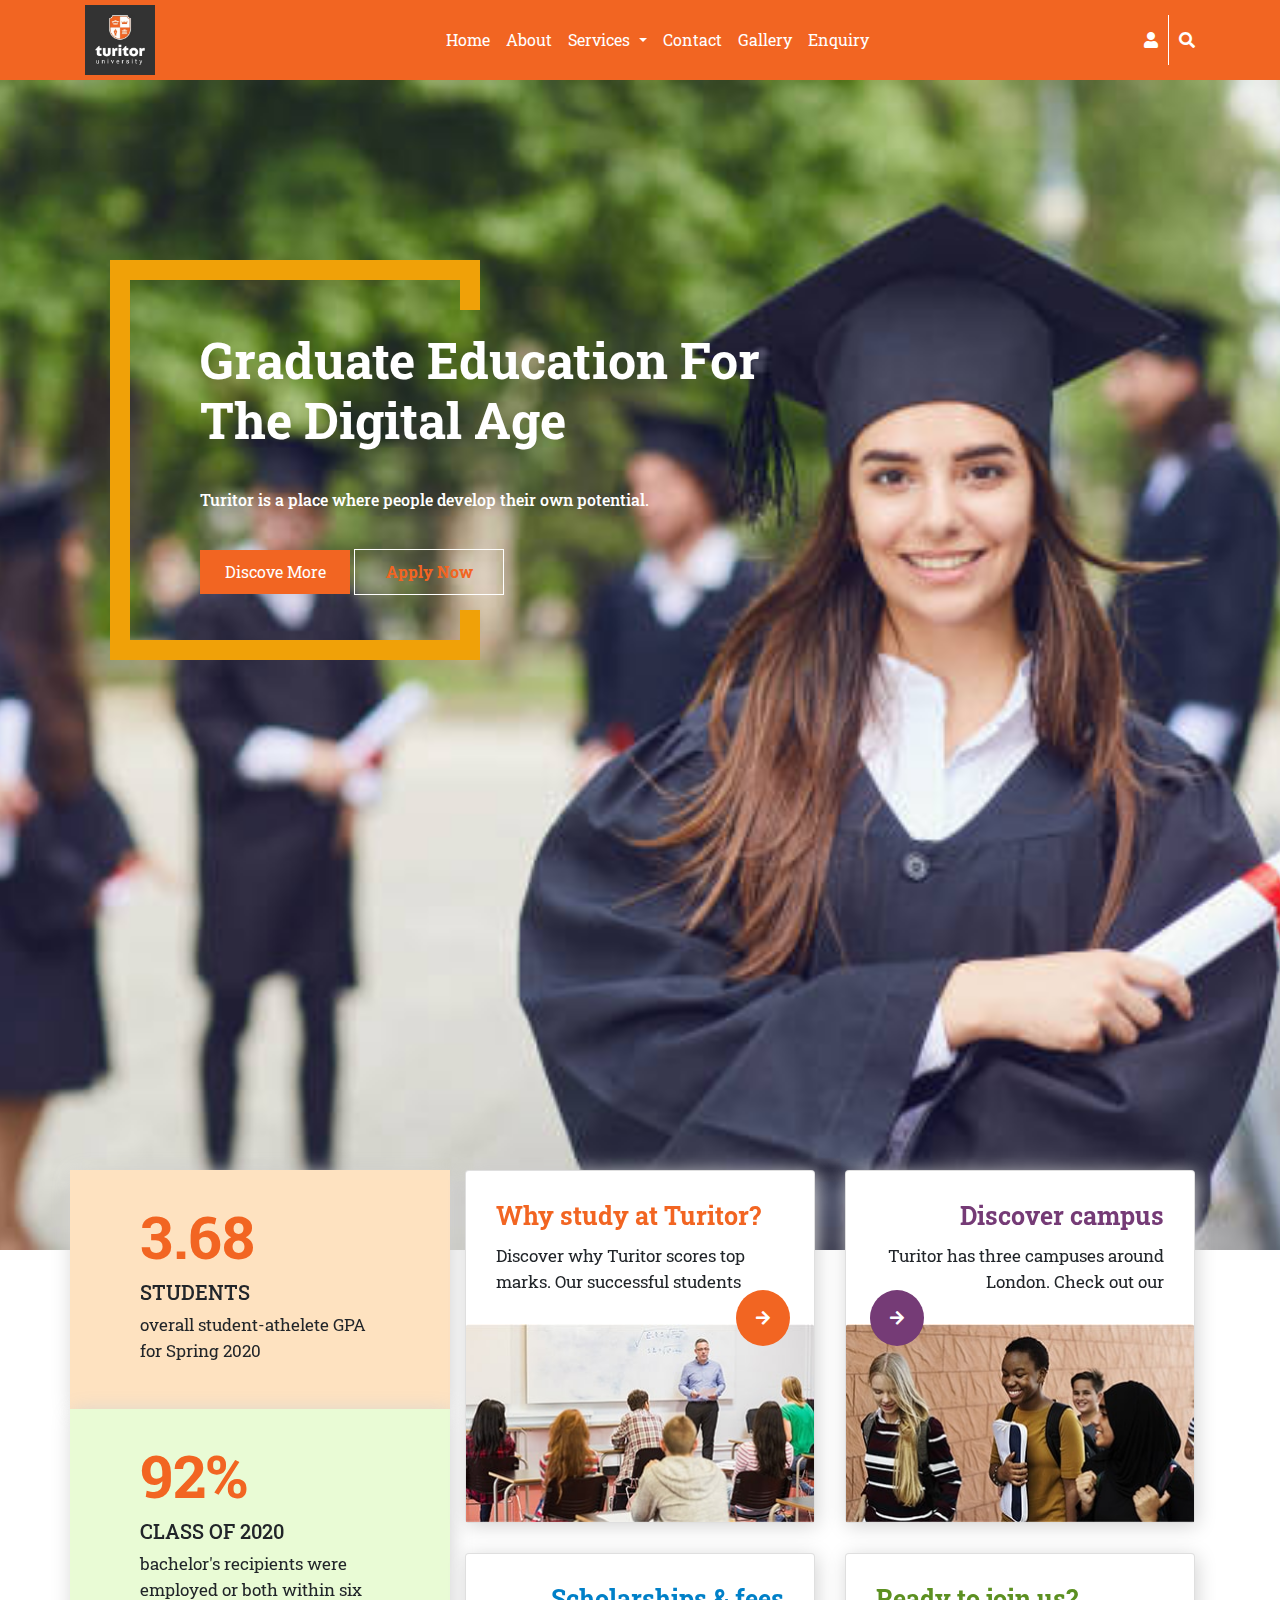
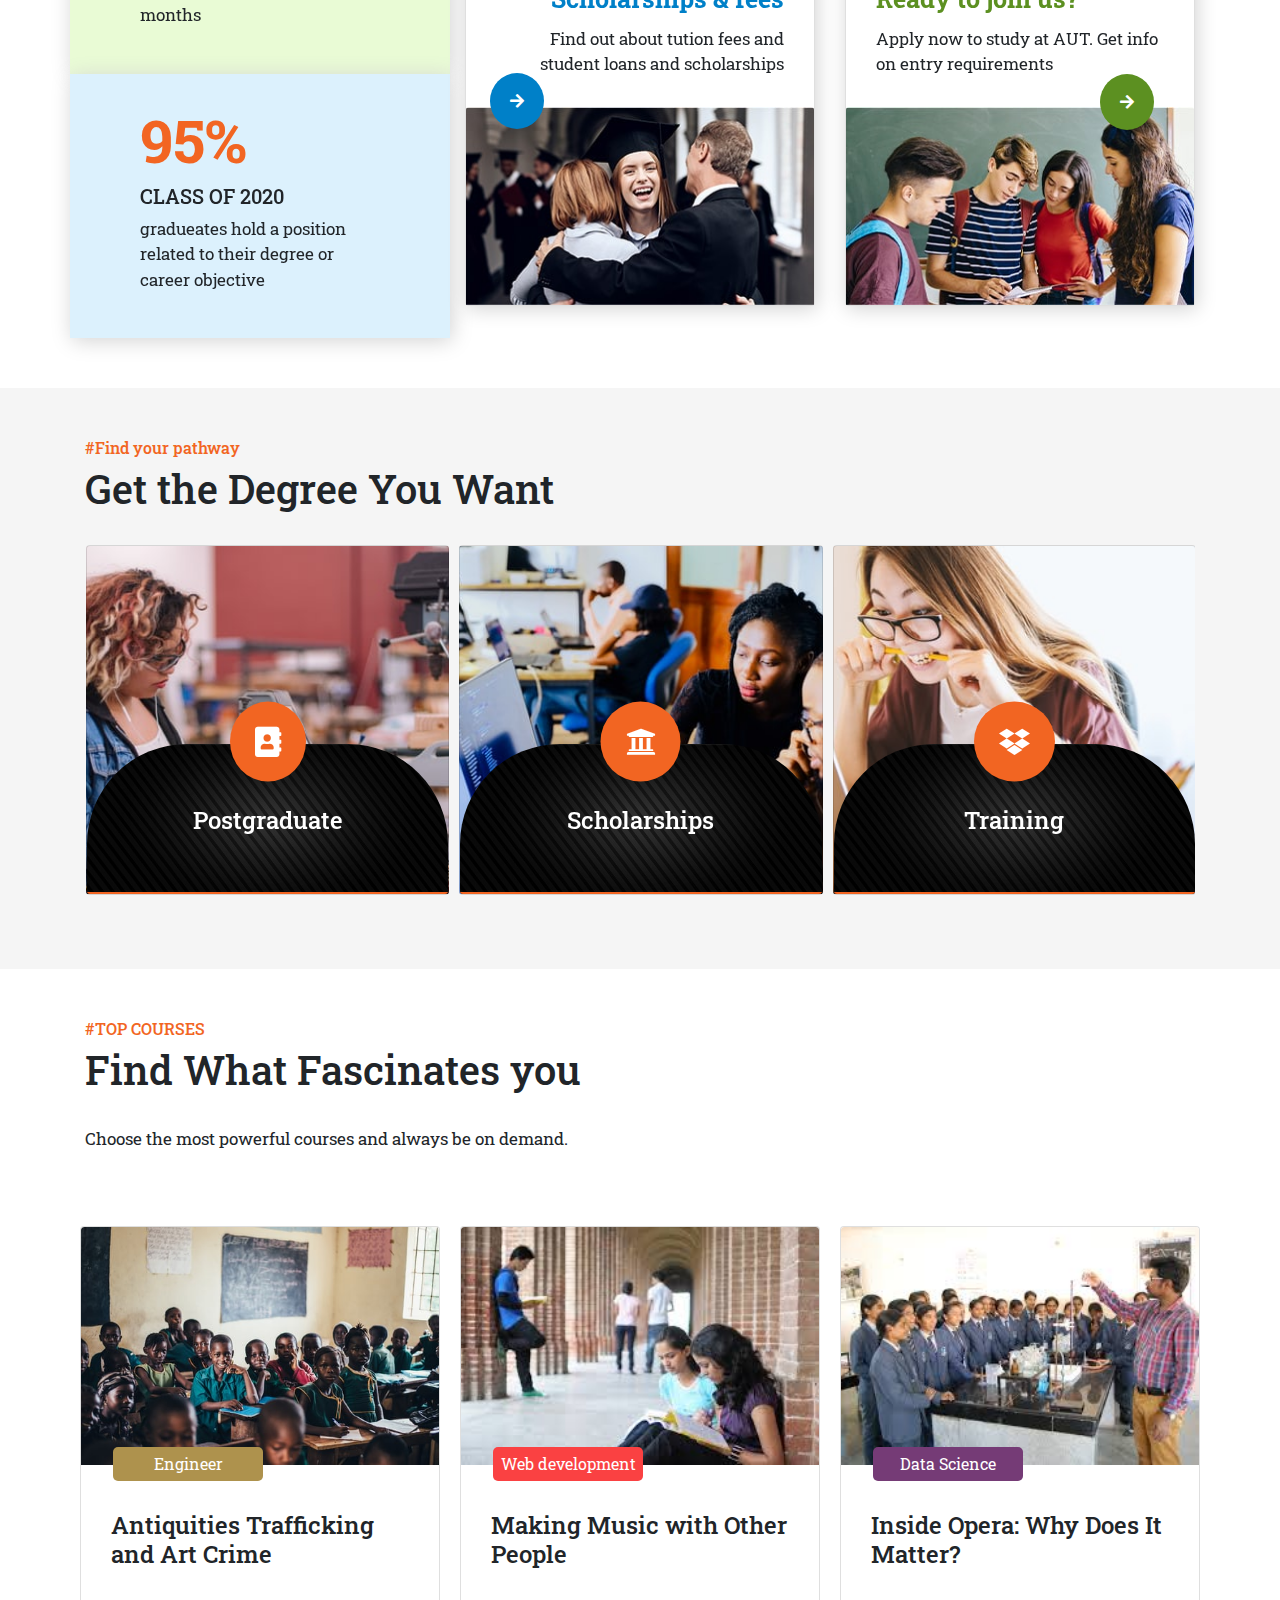
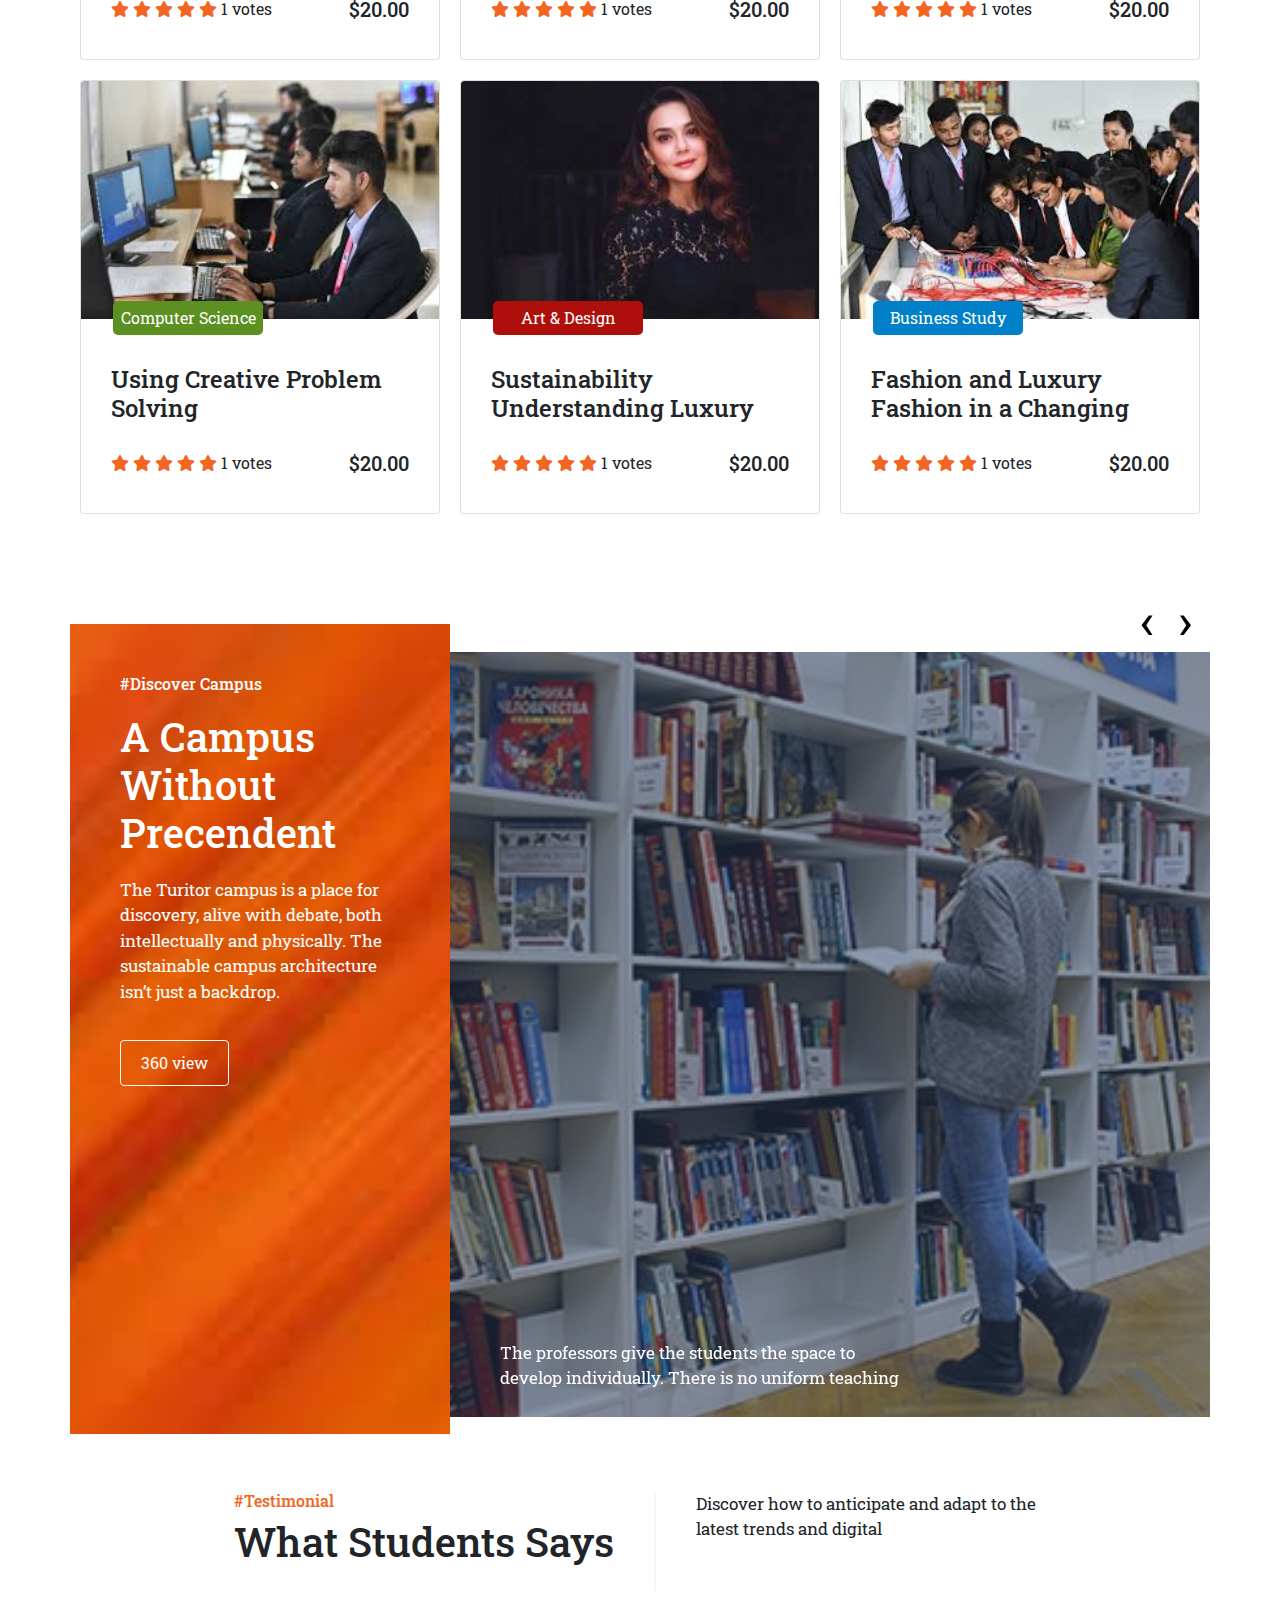
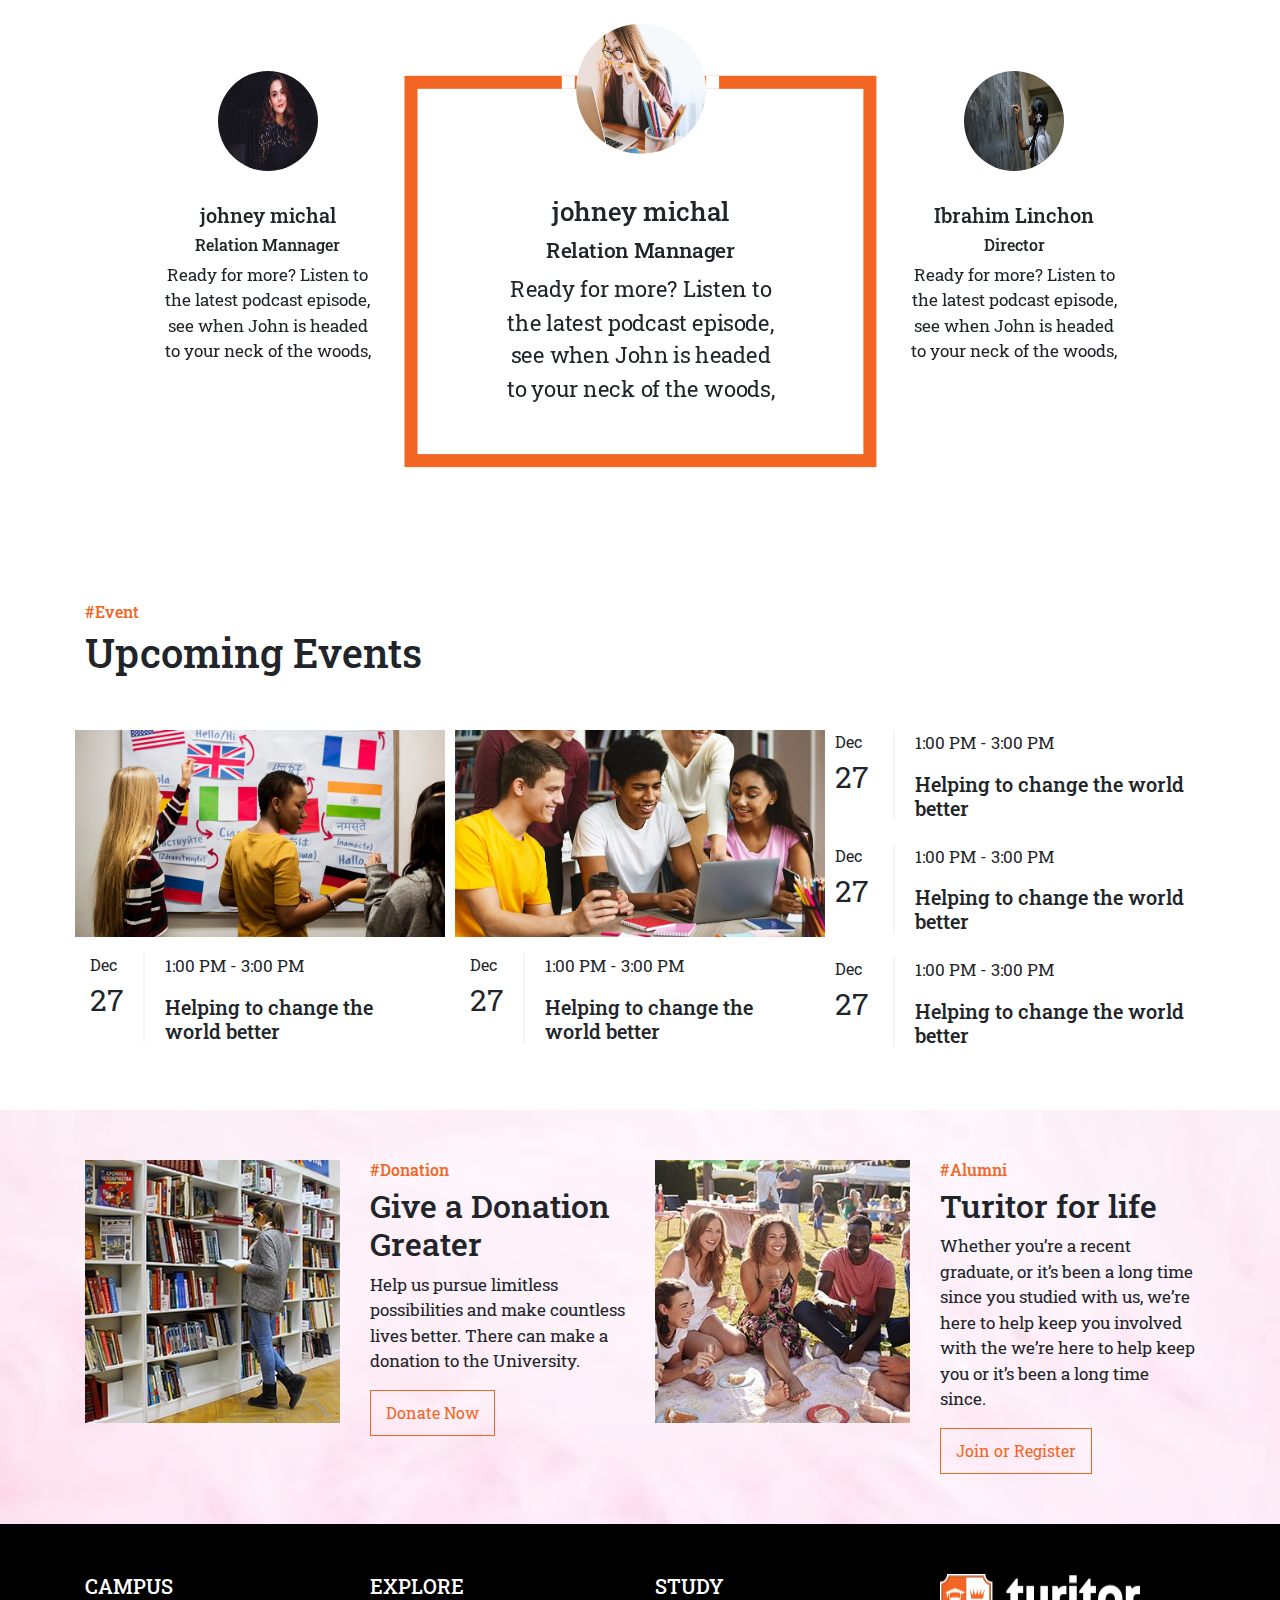
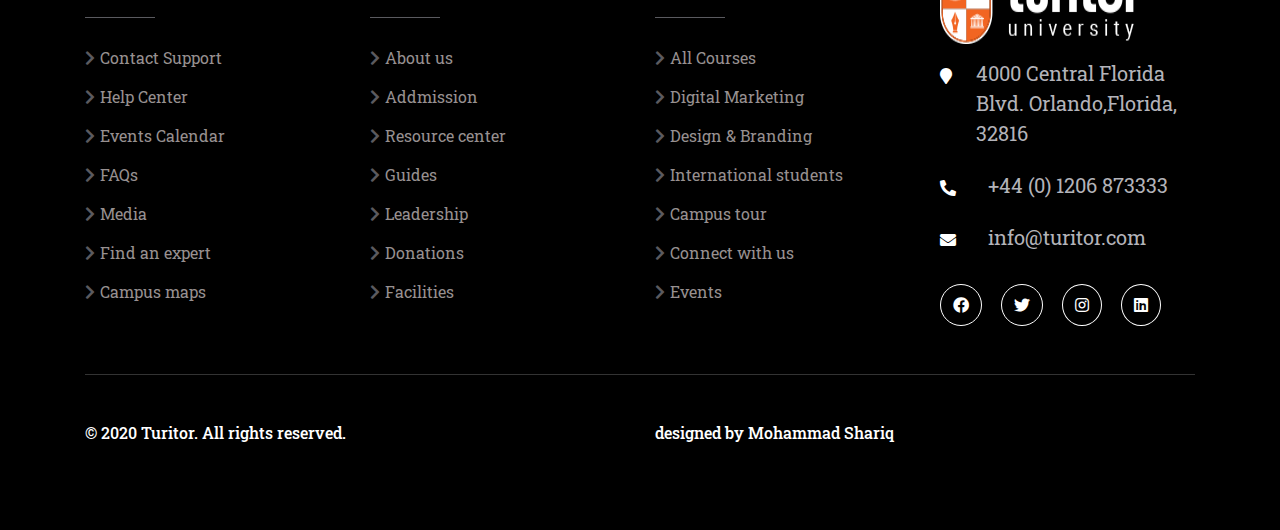
==== commit 9cb75b2b: "Add files via upload" ====
--- a/index.html
+++ b/index.html
@@ -16,9 +16,12 @@
    <link rel="stylesheet" href="css/style.css">
     <title>Turitor</title>
 </head>
-<body>
+<body onload="myFunction()">
+  <div id="loading">
+
+  </div>
 <div class="header">
-<nav class="navbar navbar-expand-sm fixed-top">
+<nav class="navbar navbar-expand-sm">
  <div class="container">
     <a class="navbar-brand" href="#"><img src="assets/logo.jpg"></a>
     <button class="navbar-toggler" type="button" data-toggle="collapse" data-target="#navbarSupportedContent" aria-controls="navbarSupportedContent" aria-expanded="false" aria-label="Toggle navigation">
@@ -756,7 +759,7 @@
           </div>
       </div>
       <div class="col-lg-4 col-md-6 col-sm-12 col-12">
-        <div class="box-content mb-3">
+        <div class="box-content xyz mb-3">
           <div class="a1">
              Dec
             <span class="hed">27</span>
@@ -771,7 +774,7 @@
             <h5>Helping to change the world better</h5>
           </div>
         </div>
-        <div class="box-content mb-3">
+        <div class="box-content xyz mb-3">
           <div class="a1">
              Dec
             <span class="hed">27</span>
@@ -786,7 +789,7 @@
             <h5>Helping to change the world better</h5>
           </div>
         </div>
-        <div class="box-content">
+        <div class="box-content xyz">
           <div class="a1">
              Dec
             <span class="hed">27</span>
@@ -910,6 +913,13 @@
     </div>
   </div>
 </section>
+<script>
+  var preloader = document.getElementById('loading');
+  function myFunction(){
+    preloader.style.display='none';                                  
+  }
+</script>
+
 <!------------jquery link-->
 <script src="js/jquery.js"></script>
 <!----------bootstrap js-->
--- a/css/style.css
+++ b/css/style.css
@@ -110,13 +110,13 @@
      .content h1{font-size:25px;}
      .content h6{font-size:15px;}
      .content .btn-1a, .btn-2a{width:100px; font-size: 10px;}
-     .bg-1, .bg-2, .bg-3{height: 100vh;}
+     .bg-1, .bg-2, .bg-3{height: 110vh;}
  }
  @media(max-width:320px){
     .bg-1, .bg-2, .bg-3{height: 110vh;}
 }
 /*------------------about ---------------*/
-.about{margin-top:-80px; padding-bottom: 100px;}
+.about{margin-top:-80px; padding-bottom: 50px;}
 .side-1{background:#fee2c0; padding:30px 70px;}
 span h1{font-size: 60px; color:#f26522; font-weight: bold;}
  p{font-size: 17px;}
@@ -339,10 +339,18 @@
 @media(max-width:360px){
     .shutter{padding:10px ;}
     .bt-1{top:53%; left: 30%;} 
-    .bt-3{top:53%; left: 30%;}
-    .bt-5{top:53%; left: 30%;}
-    .bt-7{top:53%; left: 30%;}
+    .bt-3{top:55%; left: 30%;}
+    .bt-5{top:54%; left: 30%;}
+    .bt-7{top:55%; left: 30%;}
     .bt-11{top:53%; left: 30%;}
+}
+@media(max-width:325px){
+    .shutter{padding:10px ;}
+    .bt-1{top:50%; left: 30%;} 
+    .bt-3{top:50%; left: 30%;}
+    .bt-5{top:50%; left: 30%;}
+    .bt-7{top:50%; left: 30%;}
+    .bt-11{top:50%; left: 30%;}
 }
 /*--------------------section side carousel-------------------------------*/
 .side-carousel{padding:50px 10px;}
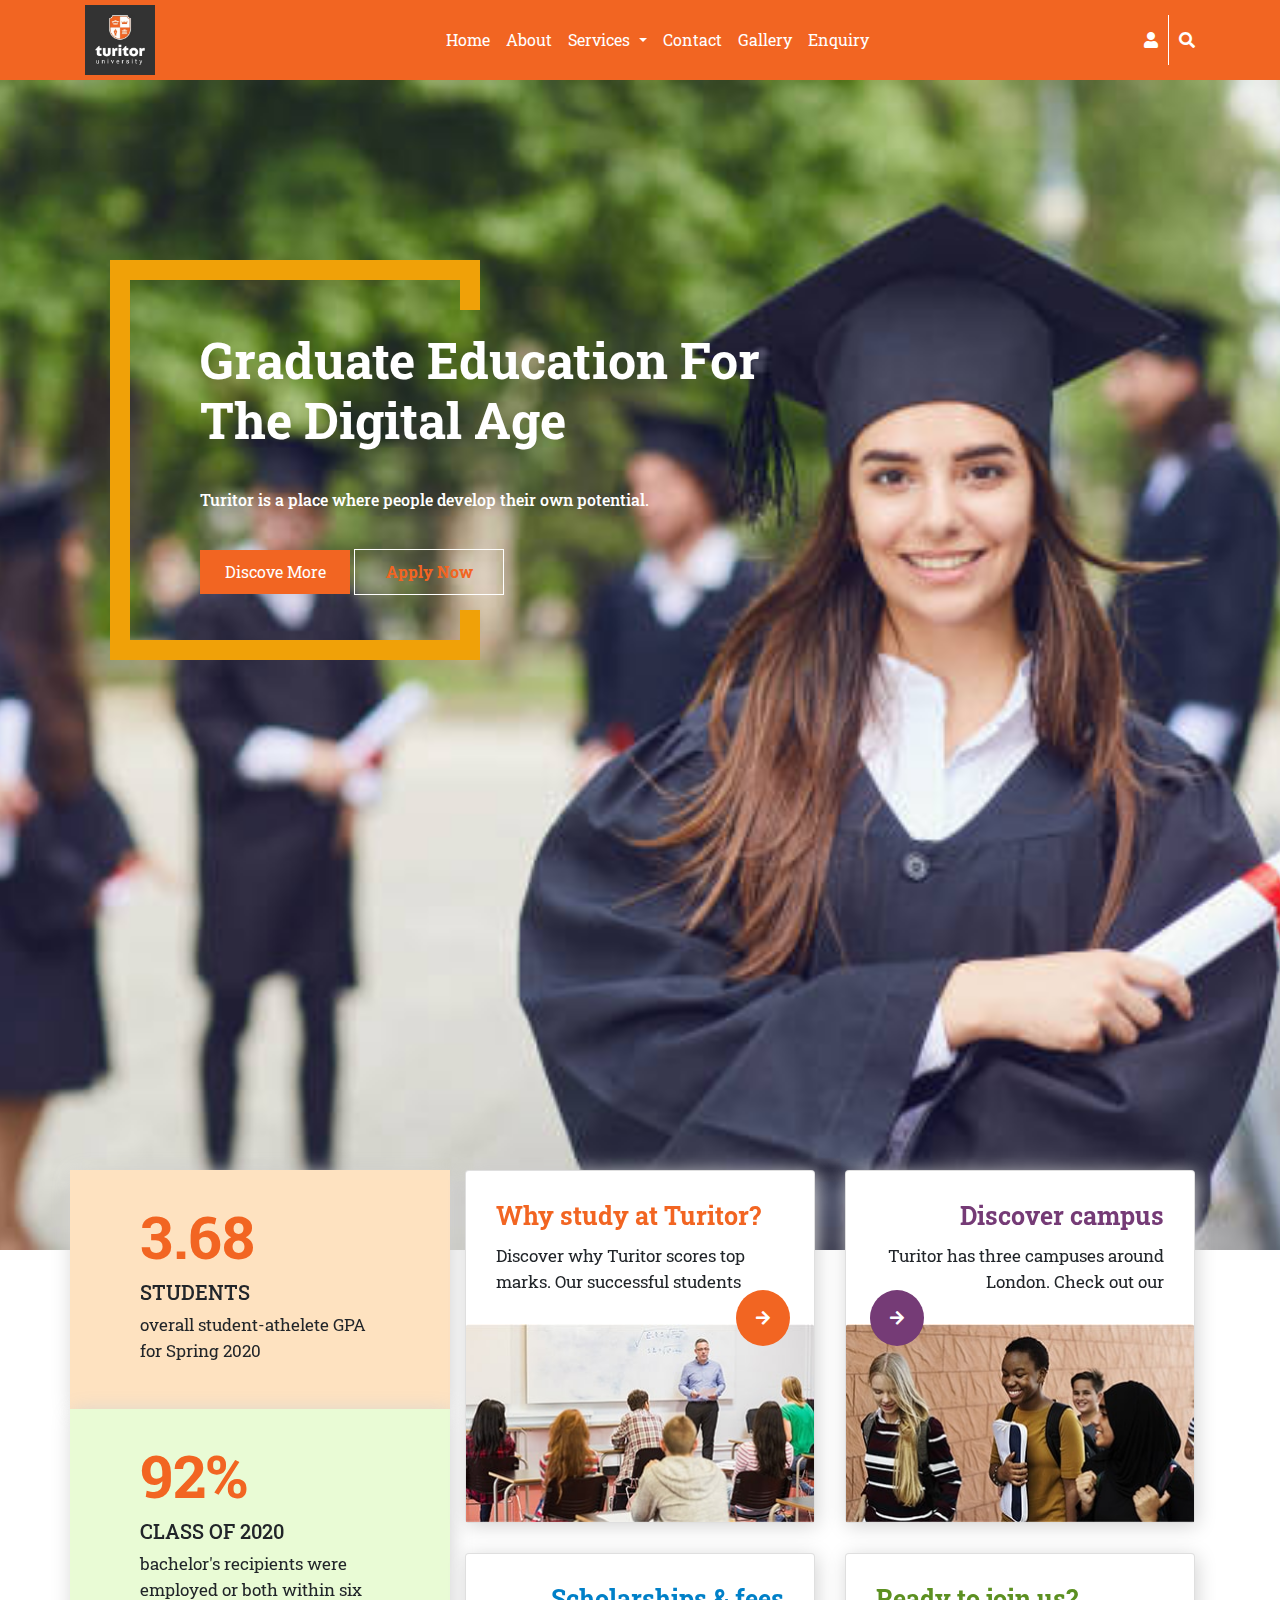
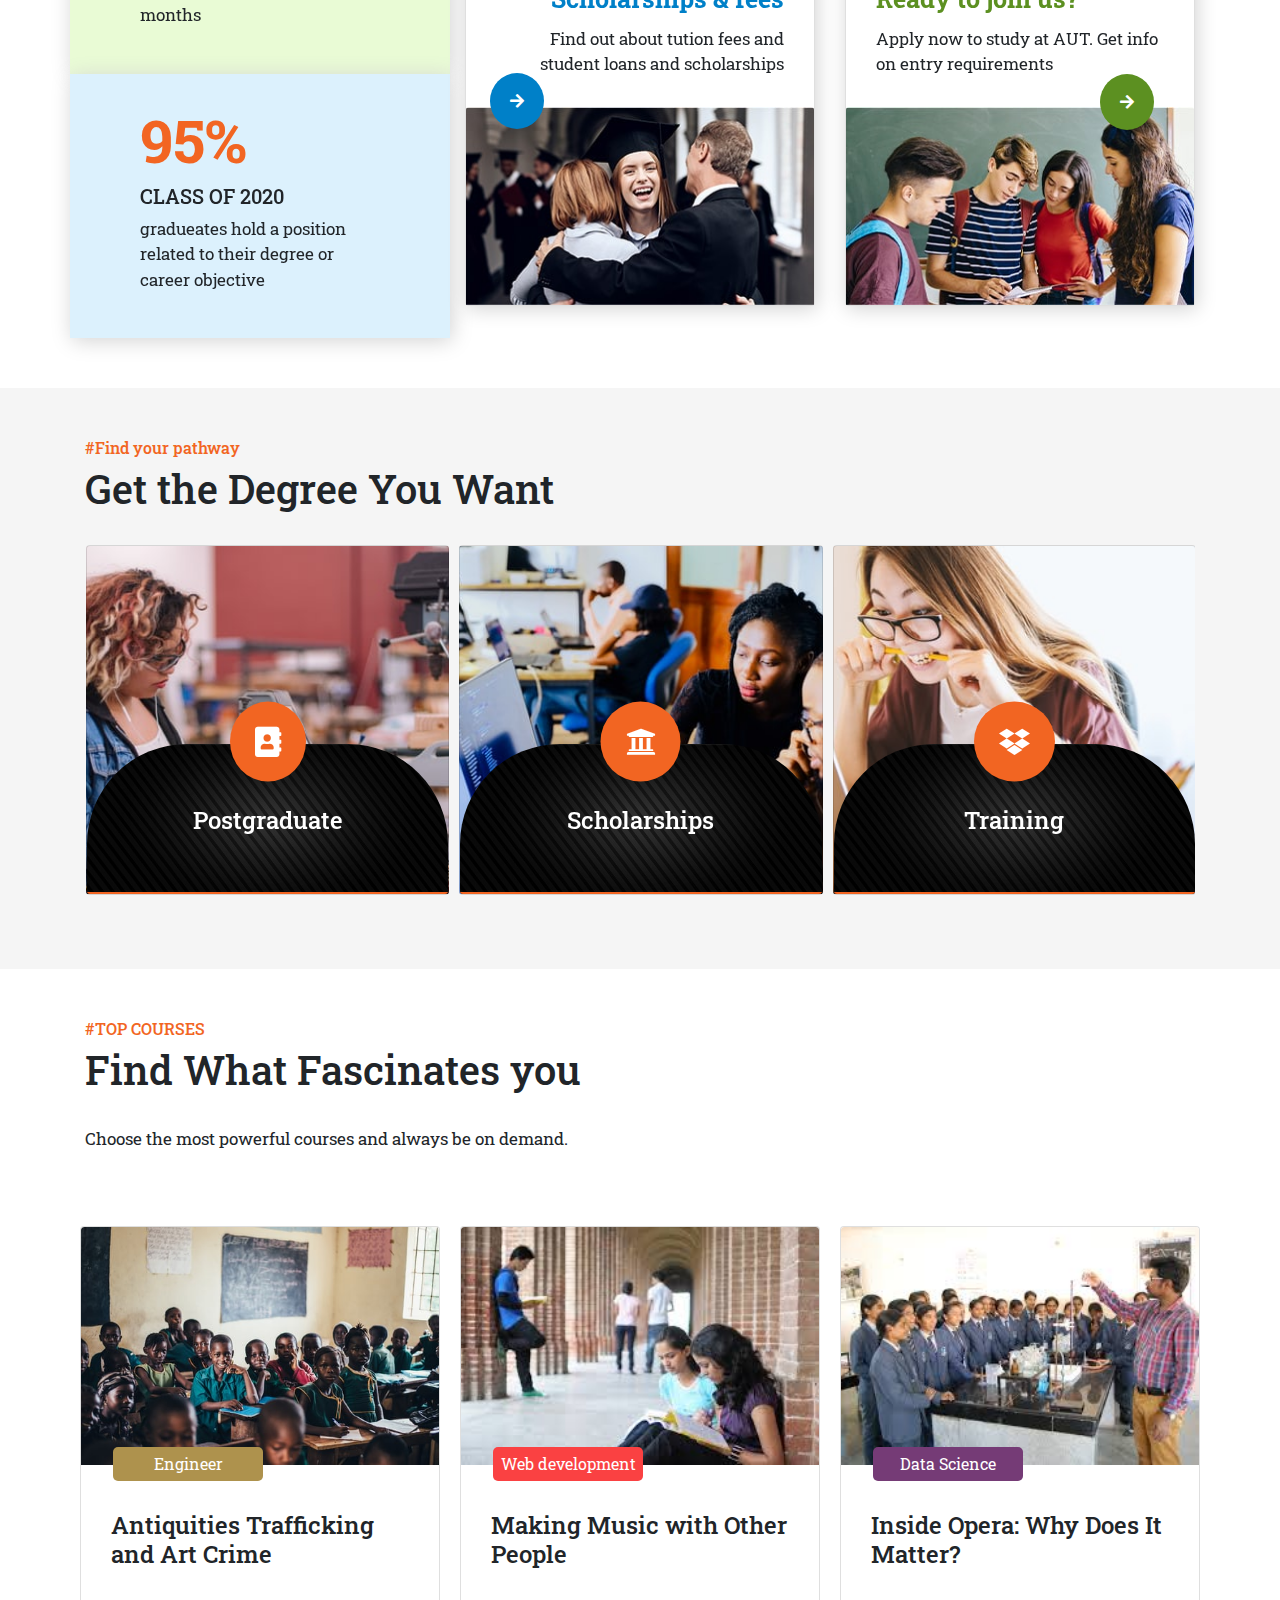
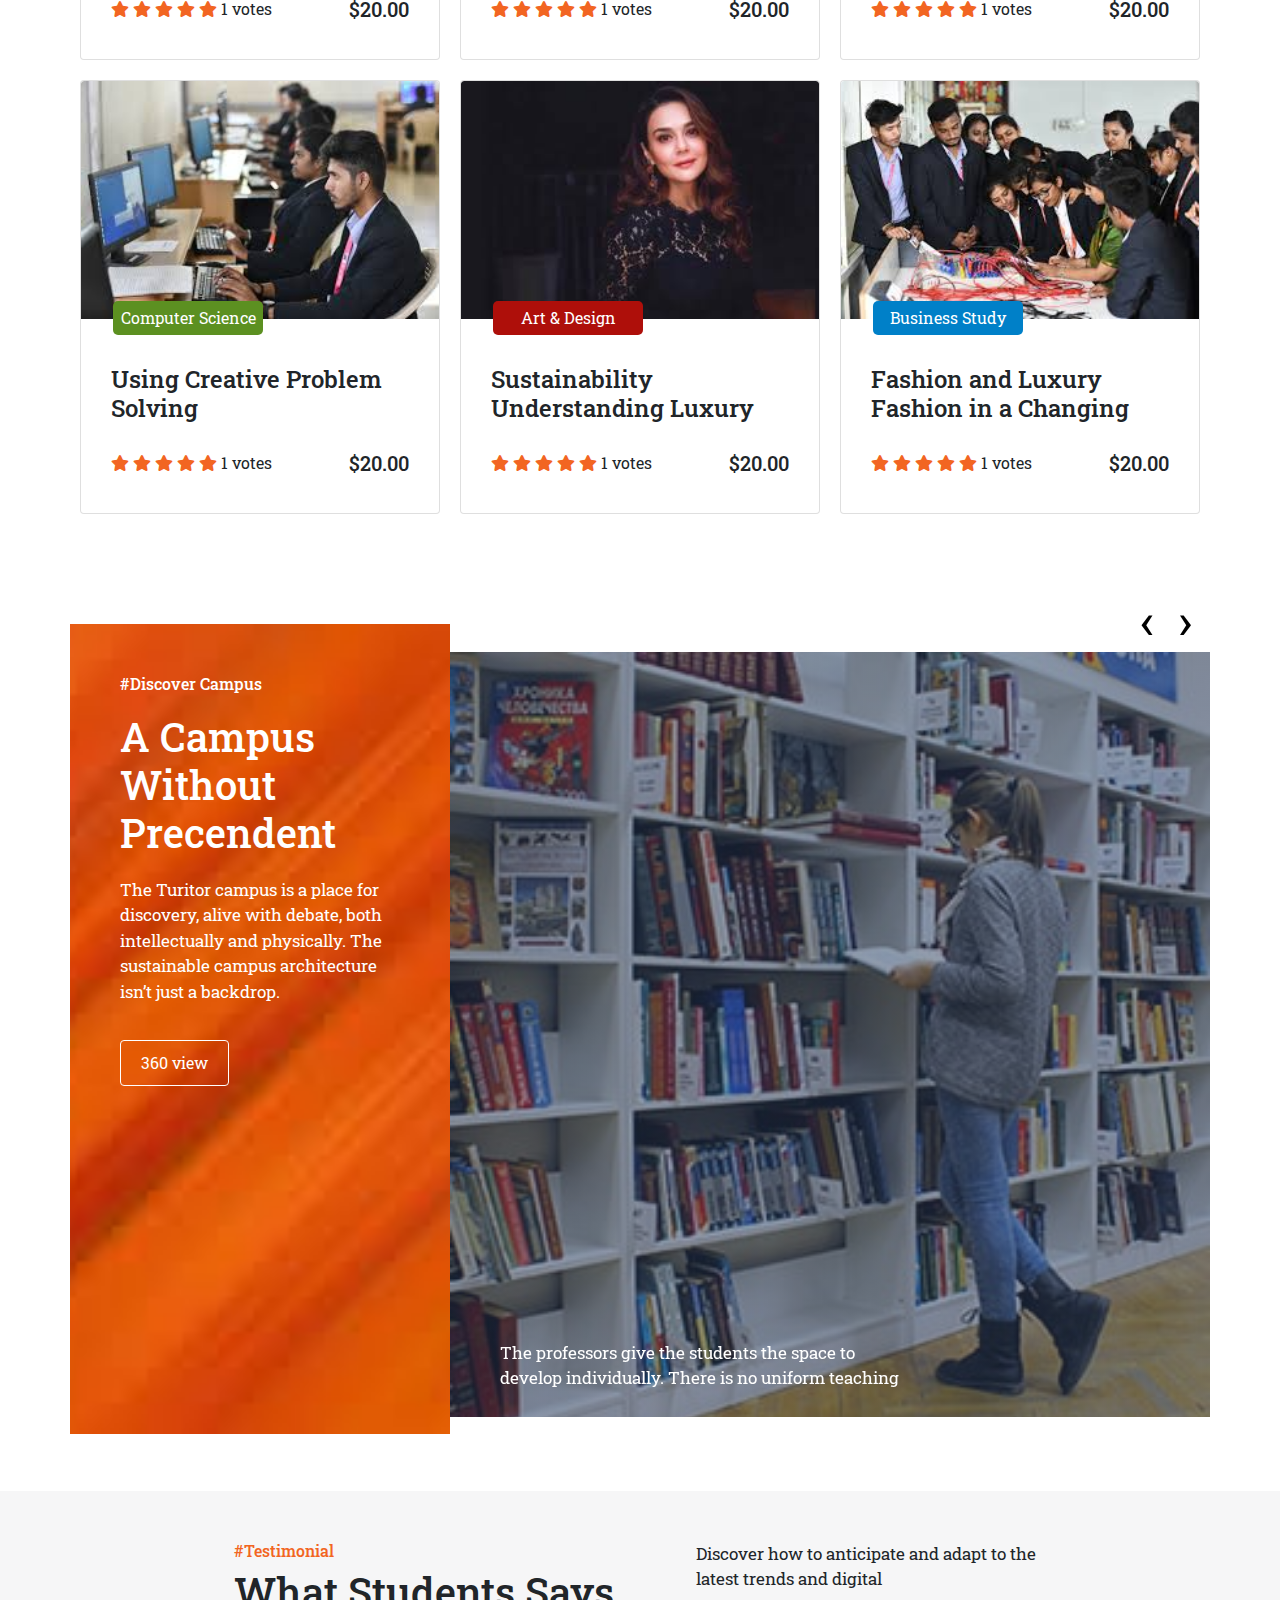
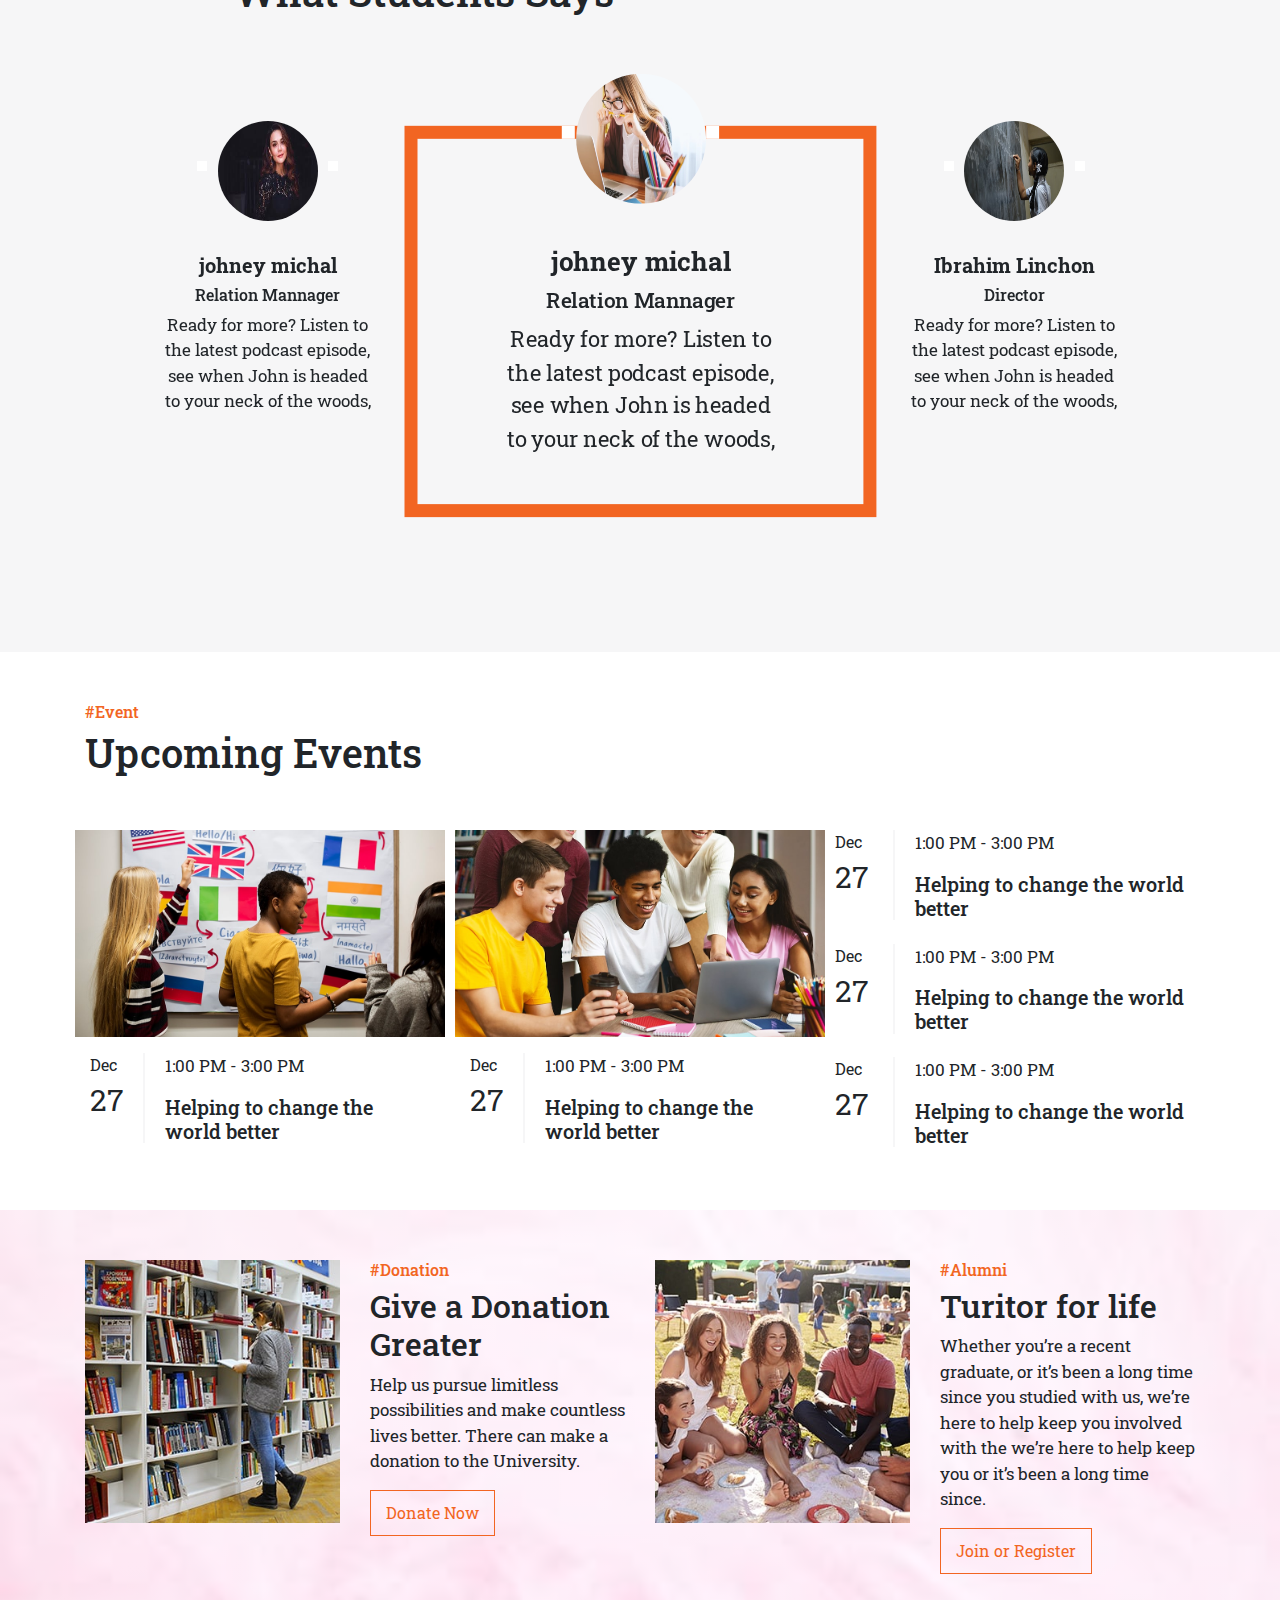
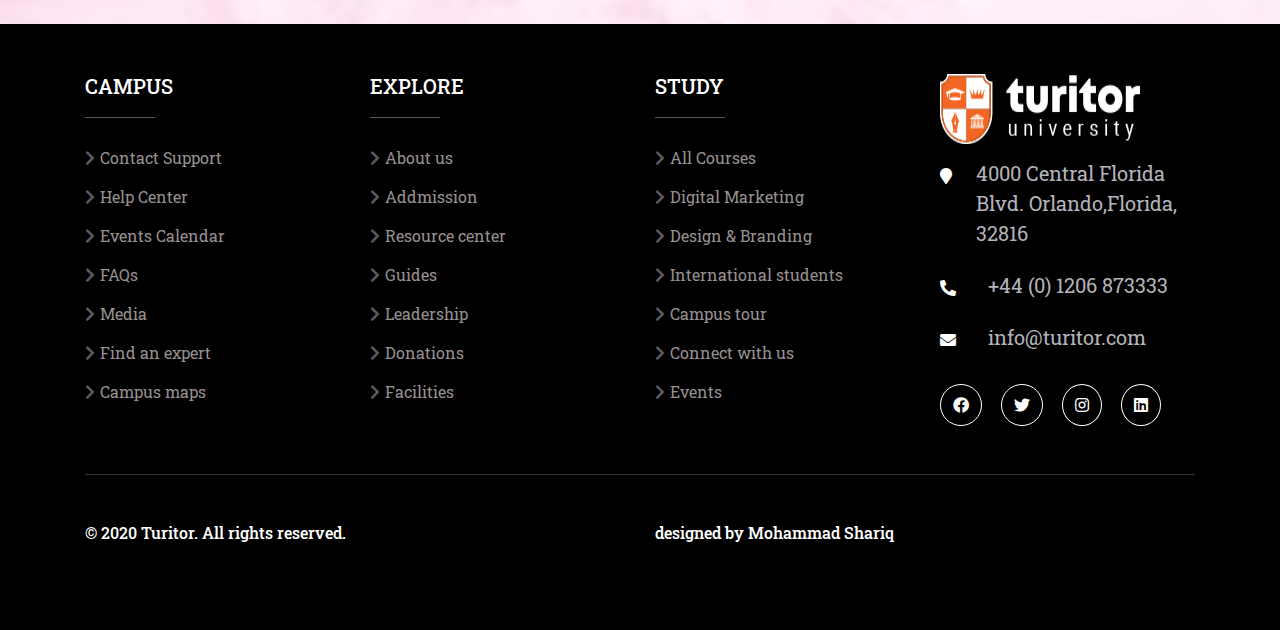
==== commit 957debf6: "Add files via upload" ====
--- a/index.html
+++ b/index.html
@@ -15,11 +15,19 @@
     <!-----------link css-------------------->
    <link rel="stylesheet" href="css/style.css">
     <title>Turitor</title>
+    <script>
+      window.onload=function(){
+        document.getElementById('loader').style.display="none";
+        document.getElementById('web-content').style.display="block";
+      }
+    </script>
 </head>
-<body onload="myFunction()">
-  <div id="loading">
-
+<body>
+  
+  <div id="loader">
+    <img src="assets/loader.gif" class="img-fluid">
   </div>
+  <div id="web-content">
 <div class="header">
 <nav class="navbar navbar-expand-sm">
  <div class="container">
@@ -587,7 +595,7 @@
   </div>
 </section>
 <!==================== section carousel 3 ==================>
-<section class="carousel-3 #Testomonial">
+<section class="carousel-3 testomonial">
   <div class="container">
     <div class="owl-heading">
       <div class="heading-1">
@@ -1009,5 +1017,6 @@
     owl.trigger('stop.owl.autoplay')
 })
     </script>
+    </div>
 </body>
 </html>--- a/css/style.css
+++ b/css/style.css
@@ -1,3 +1,6 @@
+#web-content{display: none;}
+#loader{position: absolute; left: 50%; top:50%; transform:translate(-50%, -50%);
+text-align: center;}
 body{font-family: 'Roboto Slab', serif;}
 .bg-1 {background:url(../assets/main.jpg);
 background-size: cover; width:100vw; height:130vh; 
@@ -39,8 +42,8 @@
 .dropdown-menu{margin-top: 20px; background:#f26522;}
 .dropdown-menu .dropdown-item{margin: 5px 0;}
 .dropdown-menu .dropdown-item:hover{ color:black!important;}
-@media(max-width:1350px){
-   
+@media(max-width:350px){
+  .btn-1a, .btn-2a{width:120px; font-size: 15px;} 
 }
 @media(max-width:992px){
 .header h1{font-size: 30px;}
@@ -69,8 +72,11 @@
     .content h6{font-size:25px;}
     .bg-1, .bg-2, .bg-3{height: 85vh;}  */
 }
-
 @media(max-width:576px){
+    .content{top:250px; left: 80px; width: 430px;} 
+}
+
+@media(max-width:485px){
     .dropdown-menu{margin-top: 0px; border:none;}
     .dropdown-menu .dropdown-item{padding:0; margin:10px 0;}
    .line-1{height: 280px; left:10px; top:210px;}
@@ -81,6 +87,14 @@
     .content{top:250px; left: 40px; width: 330px;} 
     .navbar{padding:0 10px;}
 }
+@media(max-width:413px){
+    .bg-1, .bg-2, .bg-3{height: 130vh;}
+    .about{margin-top:-20px;}
+} 
+@media(max-width:350px){
+
+}
+/*
 @media(max-width:411px){
     .line-1{height: 270px; left:30px; top:210px;width: 20px;}
      .line-2{top:200px; left: 30px; width:280px; height: 20px;}
@@ -93,28 +107,30 @@
      .content .btn-1a, .btn-2a{width:100px; font-size: 10px;}
      .bg-1, .bg-2, .bg-3{height: 100vh;}
 }
+
 @media(max-width:414px){
     .bg-1, .bg-2, .bg-3{height: 100vh;}
-}
-@media(max-width:375px){
-    .bg-1, .bg-2, .bg-3{height: 100vh;}
-}
+} 
+@media(max-width:380px){
+    .bg-1, .bg-2, .bg-3{height: 130vh;}
+}  
+
  @media(max-width:360px){
-    .line-1{height: 250px; left:10px; top:210px;width: 8px;}
-     .line-2{top:200px; left: 10px; width:250px; height: 8px;}
-     .line-3{ bottom:50px; left: 10px; width:250px; height: 8px;}
-     .line-4{left:258px; top:170px; width: 8px; height:20px ;}
-     .line-5{left:258px; bottom:78px; height:20px; width: 8px;}
-     .content{top:250px; left: 30px; width:300px;} 
+    .line-1{height: 250px; left:10px; top:150px;width: 8px;}
+     .line-2{top:145px; left: 10px; width:250px; height: 8px;}
+     .line-3{ bottom:110px; left: 10px; width:250px; height: 8px;}
+     .line-4{left:258px; top:117px; width: 8px; height:20px ;}
+     .line-5{left:258px; bottom:138px; height:20px; width: 8px;}
+     .content{top:190px; left: 30px; width:300px;} 
      .content{padding-right:20px;}
      .content h1{font-size:25px;}
      .content h6{font-size:15px;}
-     .content .btn-1a, .btn-2a{width:100px; font-size: 10px;}
-     .bg-1, .bg-2, .bg-3{height: 110vh;}
- }
+     .content .btn-1a, .btn-2a{width:100px; font-size: 10px;} 
+     .bg-1, .bg-2, .bg-3{height: 100vh;}
+ }  
  @media(max-width:320px){
-    .bg-1, .bg-2, .bg-3{height: 110vh;}
-}
+    .bg-1, .bg-2, .bg-3{height: 130vh;}
+} 
 /*------------------about ---------------*/
 .about{margin-top:-80px; padding-bottom: 50px;}
 .side-1{background:#fee2c0; padding:30px 70px;}
@@ -150,6 +166,10 @@
     .left-side{ top: 125px; left:40px}
     .cyan{top: 125px;}
         }
+/*
+@media(max-width:360px){
+    .about{margin-top:-80px;}
+}
 /*----------------------degree-----------------------*/
 .degree{padding: 50px 10px; background:#f5f5f5;}
 .card1{background:url(../assets/education-9.jpg); width:100%;height: 350px;
@@ -186,9 +206,15 @@
 @media(max-width:992px){
     .owl-carousel{position: relative;}
     .owl-carousel .owl-nav button.owl-next {position: static;}
-     .owl-carousel .owl-nav button.owl-prev{position: static;margin-left: 43%;}
-}
-
+     .owl-carousel .owl-nav button.owl-prev{position: static;margin-left: 35%;}
+}
+@media(max-width:568px){
+
+.owl-carousel .owl-nav button.owl-next {
+font-size: 20px;padding:20px; width:20px;}
+ .owl-carousel .owl-nav button.owl-prev{margin-left: 40%;
+    font-size: 20px;padding:20px; width:20px;}
+}
 
 
 @media(max-width:768px){
@@ -337,10 +363,10 @@
     .bt-11{top:57%; left: 30%;}
 }
 @media(max-width:360px){
-    .shutter{padding:10px ;}
+    .shutter{padding:40px 20px ;}
     .bt-1{top:53%; left: 30%;} 
     .bt-3{top:55%; left: 30%;}
-    .bt-5{top:54%; left: 30%;}
+    .bt-5{top:56%; left: 30%;}
     .bt-7{top:55%; left: 30%;}
     .bt-11{top:53%; left: 30%;}
 }
@@ -351,6 +377,14 @@
     .bt-5{top:50%; left: 30%;}
     .bt-7{top:50%; left: 30%;}
     .bt-11{top:50%; left: 30%;}
+}
+@media(max-width:300px){
+    .shutter{padding:10px ;}
+    .bt-1{top:45%; left: 40%;} 
+    .bt-3{top:45%; left: 40%;}
+    .bt-5{top:45%; left: 40%;}
+    .bt-7{top:45%; left: 40%;}
+    .bt-11{top:45%; left: 40%;}
 }
 /*--------------------section side carousel-------------------------------*/
 .side-carousel{padding:50px 10px;}
@@ -374,6 +408,25 @@
 .bg-img p{color:white; position:absolute; left:50px; bottom:10px;}  
 @media(max-width:768px){
     .side-carousel{padding:50px 10px;}
+}
+@media(max-width:568px){
+    .ls h1{font-style: 30px;}
+    .ls p{font-size: 20px;}
+    .bg-img{text-align: center;}
+    .bg-img p{left:0px; font-size: 150x;}
+}
+@media(max-width:411px){
+    .ls{padding:50px 20px;}
+    .ls h1{font-size: 30px;}
+    .ls p{font-size: 15px;}
+    .bg-img{text-align: center;}
+    .bg-img p{ font-size: 15px; left:30px;} 
+}
+@media(max-width:360px){
+    .ls{padding:80px 40px;}
+    .ls h1{font-size: 30px; margin:30px 0px;}
+    .ls p{font-size: 15px; margin-bottom:30px;}
+    
 }
 /*----------------------carousel 3 -----------------------*/
 .carousel-3{padding-top: 50px 10px;}
@@ -426,7 +479,7 @@
 }
 @media(max-width: 576px){
 .owl-carousel.owl-drag .owl-item.active.center .box-1 
-.box-2{border:10px solid white; transition:0s;transform: scale(1.0);}
+.box-2{border:none; transition:0s;transform: scale(1.0);}
 .heading-1 h1{font-size: 25px;}
 }
 /*--------------------- upcoming-event------------------*/
@@ -442,6 +495,9 @@
 .a-1:hover .img-box img{transform: scale(1.3);}
 @media(max-width:768px){
     .upcoming-event{padding:10px}
+}
+@media(max-width:476px){
+    .xyz{padding-left: 10px;}
 }
 /*-------------------second-last----------------------*/
 .second-last{padding: 50px 10px;}
